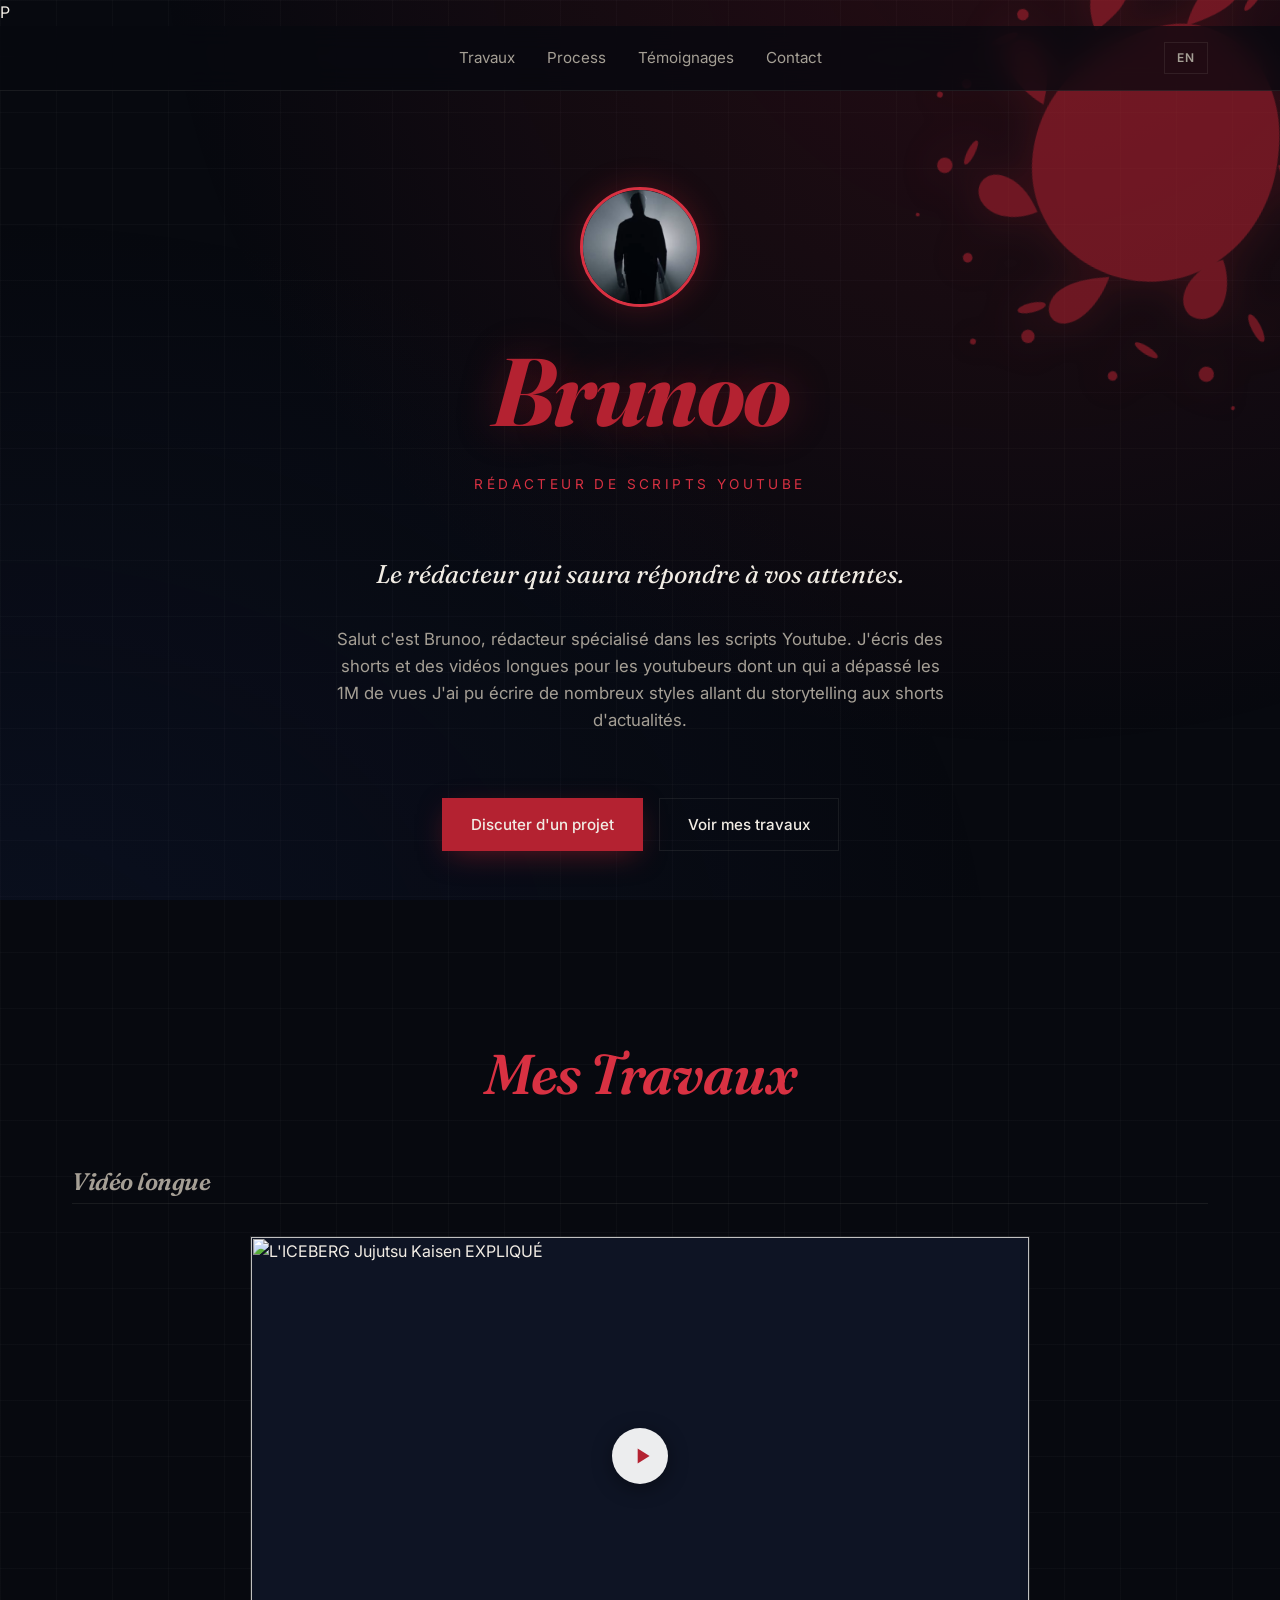
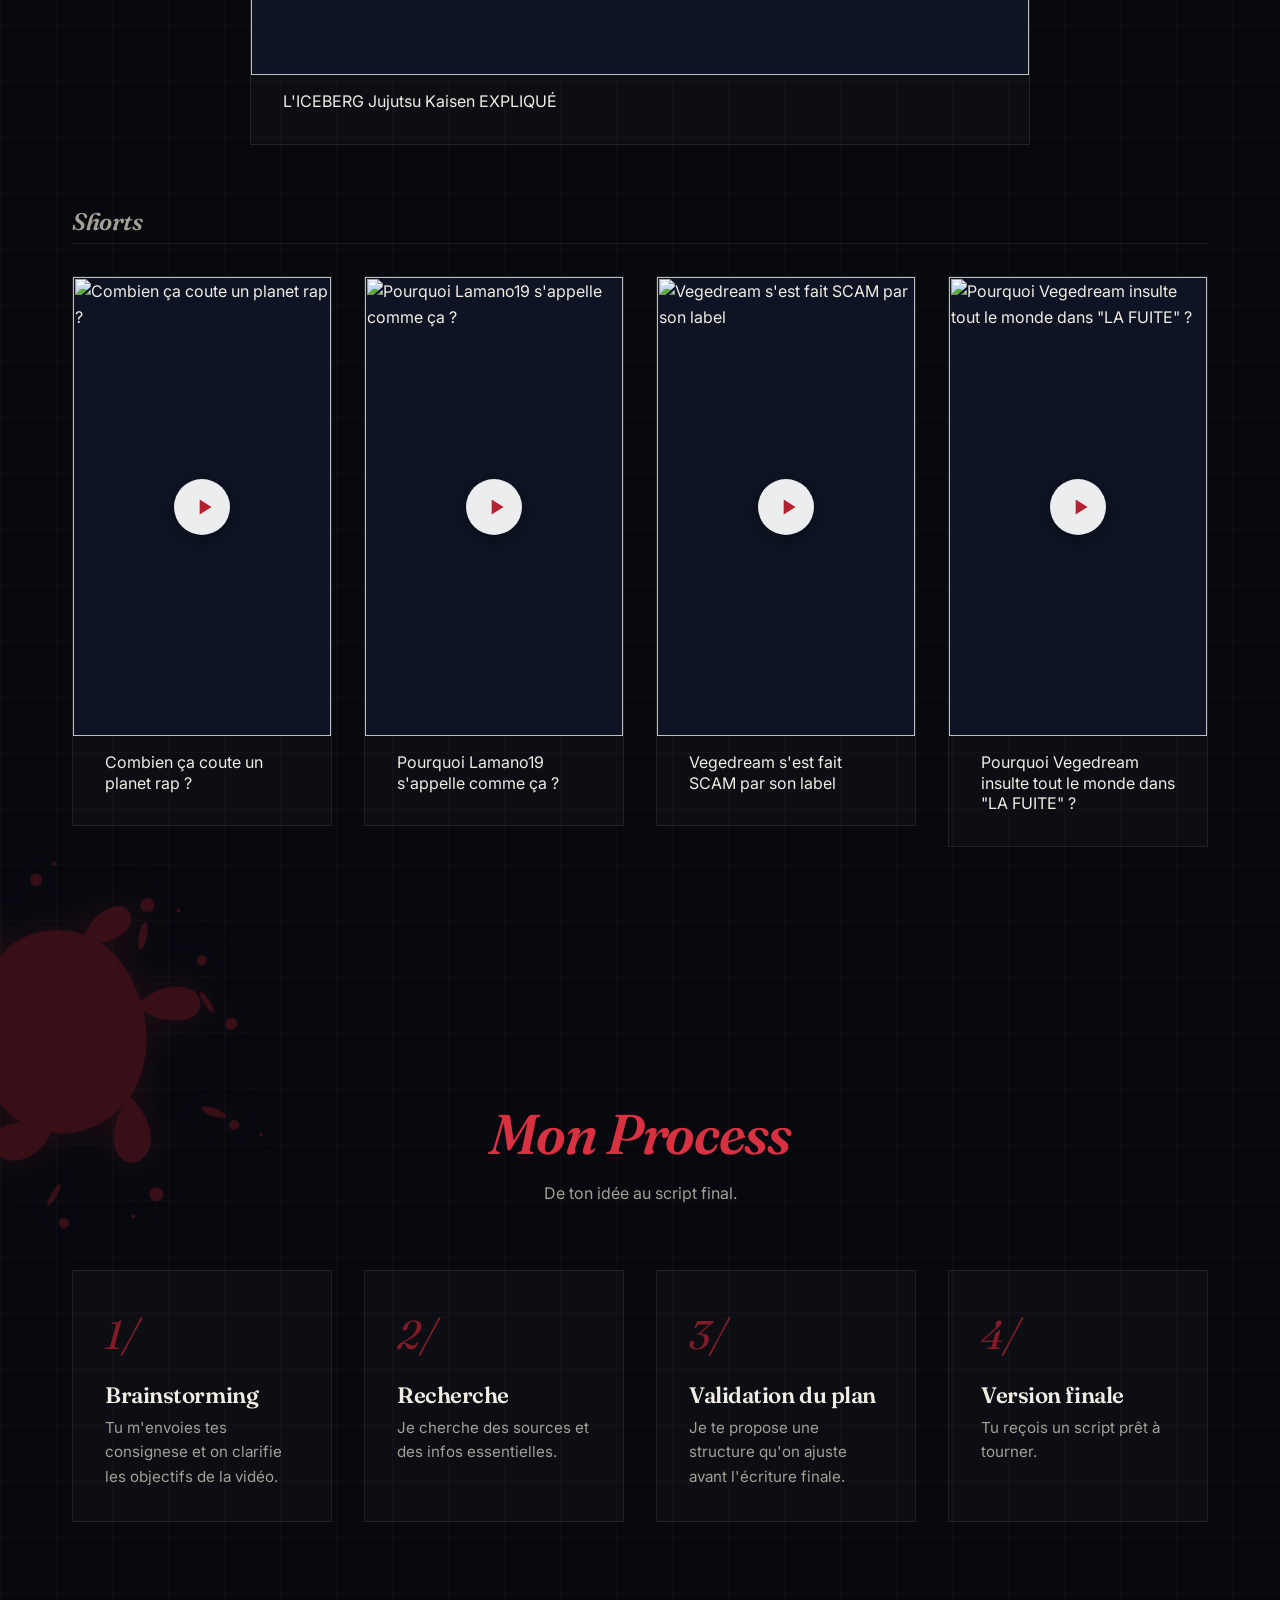
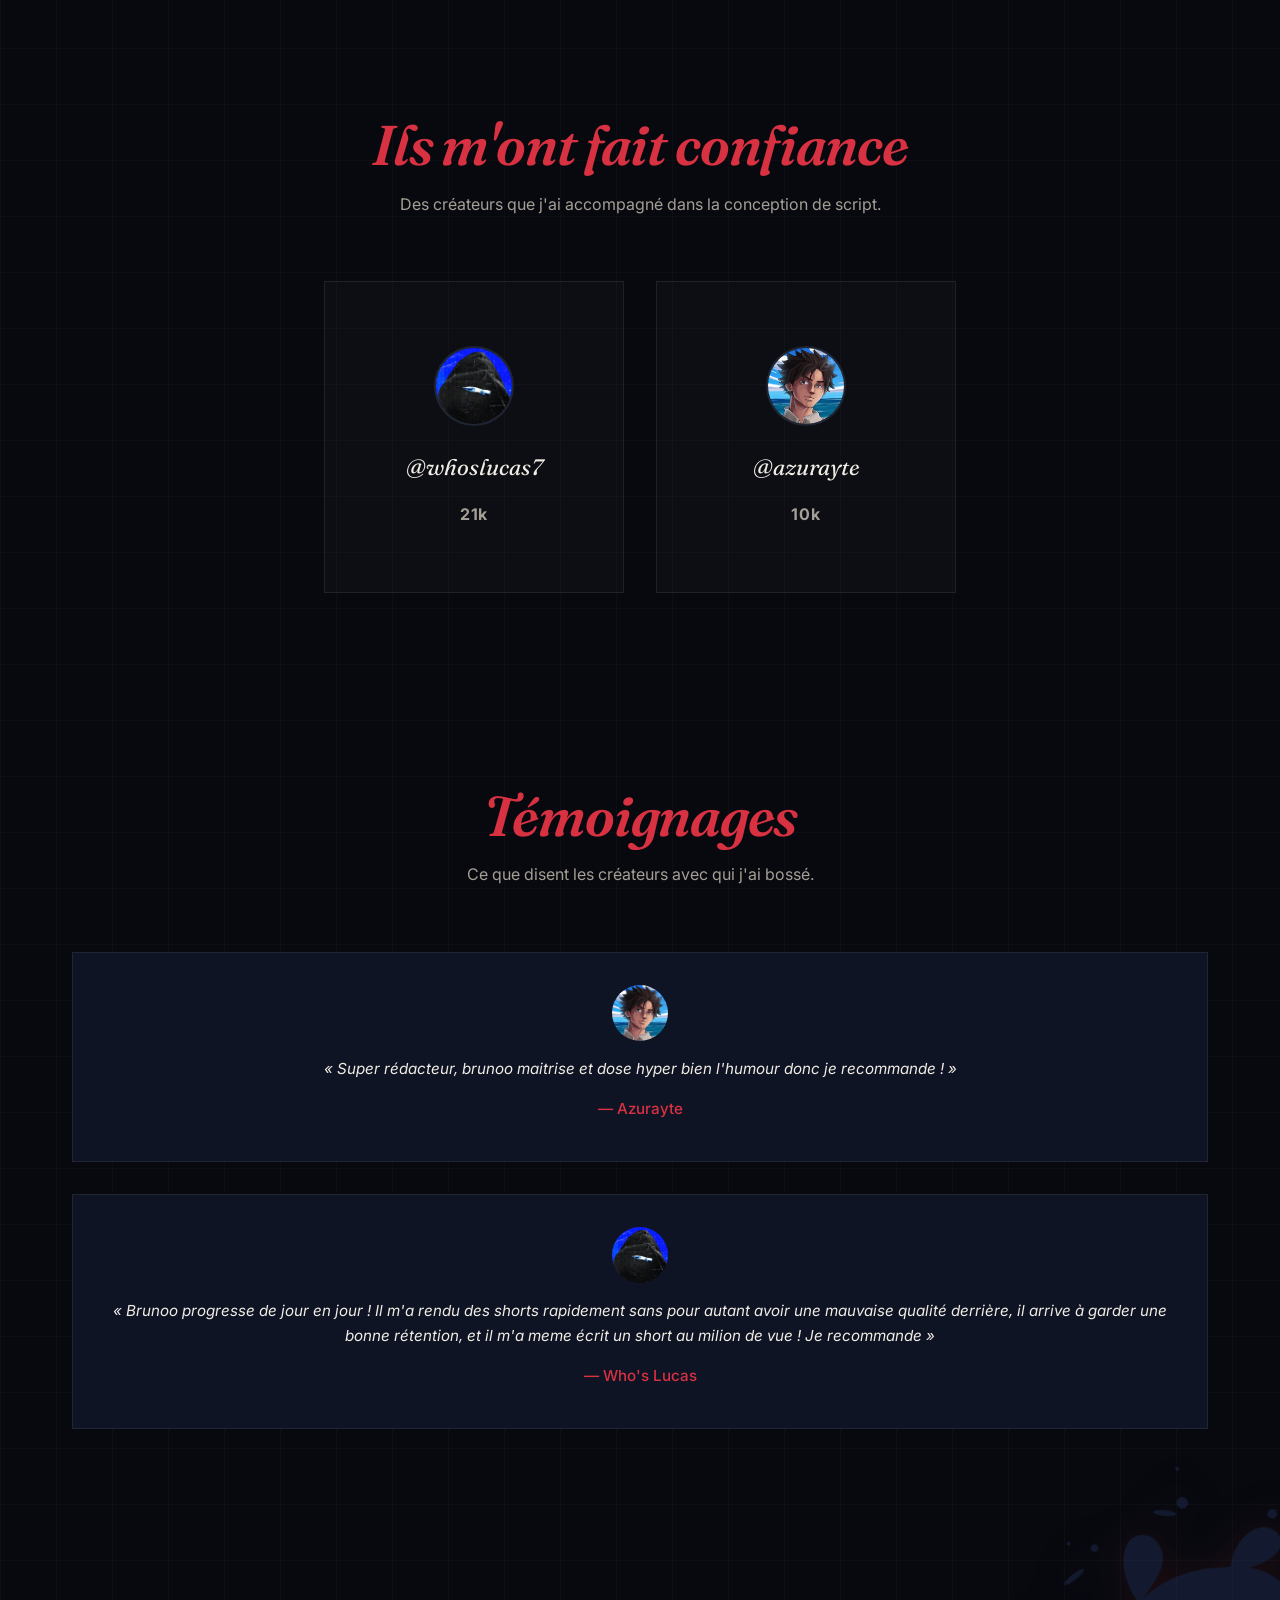
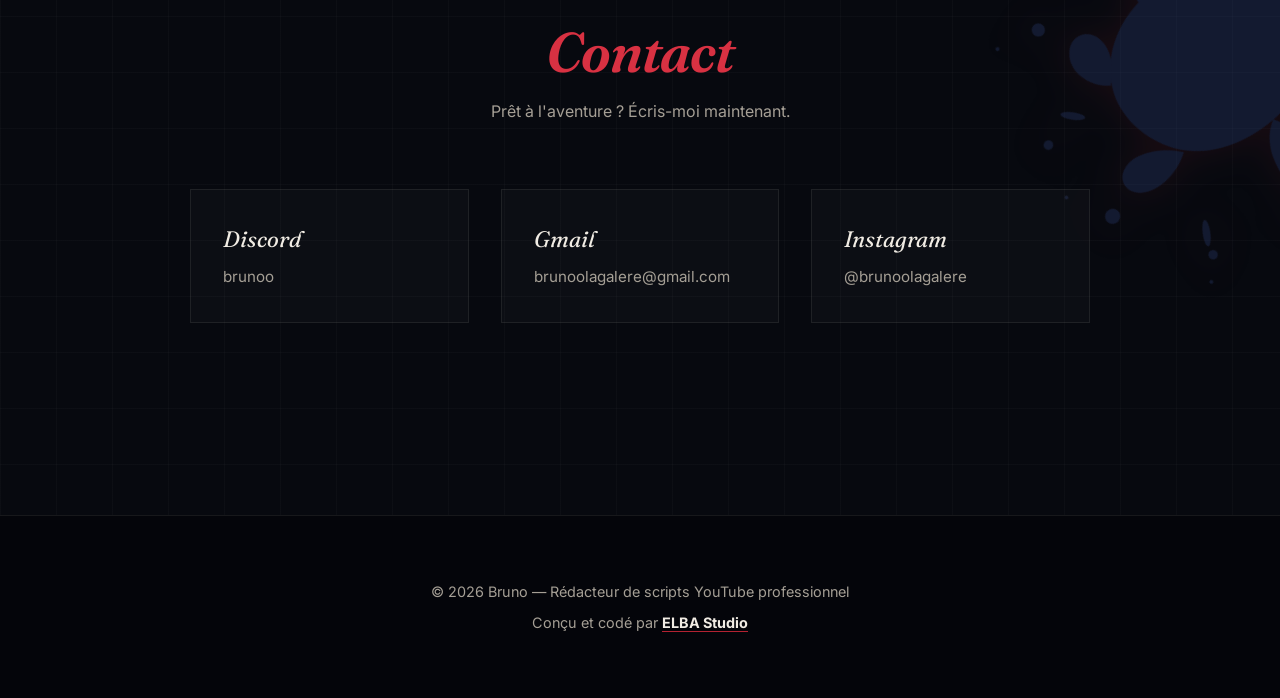
==== index.html @ e2142d3c "Add translation support for second testimonial" ====
P<!DOCTYPE html>
<html lang="fr">
<head>
    <meta charset="UTF-8">
    <meta name="viewport" content="width=device-width, initial-scale=1.0">
    <meta name="description" content="Bruno – Rédacteur de scripts YouTube professionnel. Des scripts qui captivent, des audiences qui restent.">
    <title>Brunoo — Rédacteur de scripts YouTube</title>
    <link rel="icon" href="PP_brunoo.webp">

    <!-- ====== POLICES (Google Fonts) ====== -->
    <link rel="preconnect" href="https://fonts.googleapis.com">
    <link rel="preconnect" href="https://fonts.gstatic.com" crossorigin>
    <link href="https://fonts.googleapis.com/css2?family=Fraunces:ital,wght@0,300..900;1,300..900&family=Inter:wght@300..700&display=swap" rel="stylesheet">

    <!-- ====== STYLES ====== -->
    <link rel="stylesheet" href="styles.css">
</head>
<body>

    <!-- ============================================================
         TACHES D'ENCRE DÉCORATIVES (SVG en arrière-plan)
         ============================================================ -->
    <div class="ink-decorations" aria-hidden="true">

        <!-- Tache 1 — haut droite, grande éclaboussure -->
        <svg class="ink-blot ink-blot--top-right" viewBox="0 0 480 480" xmlns="http://www.w3.org/2000/svg">
            <path d="M240,82 C265,74 298,78 326,98 C355,120 372,155 376,192 C382,232 372,275 348,305 C324,336 288,353 252,354 C215,355 178,340 155,313 C130,285 122,246 128,210 C135,172 156,138 186,115 C208,96 222,88 240,82 Z"/>
            <path d="M362,132 C375,112 398,100 418,108 C428,118 422,135 406,138 C388,141 368,138 362,132 Z"/>
            <path d="M378,198 C400,188 432,192 446,210 C453,222 443,238 426,234 C407,229 388,216 378,198 Z"/>
            <path d="M348,308 C362,328 366,358 350,370 C336,380 320,372 318,356 C316,338 330,318 348,308 Z"/>
            <path d="M238,356 C236,382 224,408 206,415 C192,420 182,408 186,394 C190,378 210,365 238,356 Z"/>
            <path d="M148,310 C128,326 102,328 88,314 C77,302 83,285 99,283 C116,281 134,292 148,310 Z"/>
            <path d="M125,200 C104,194 80,180 76,162 C72,147 85,135 100,142 C116,149 124,168 125,200 Z"/>
            <path d="M158,112 C142,92 138,64 152,52 C164,42 180,50 180,66 C180,82 168,98 158,112 Z"/>
            <path d="M248,82 C248,58 256,32 272,24 C285,17 296,28 290,42 C284,56 266,70 248,82 Z"/>
            <ellipse cx="428" cy="145" rx="5" ry="18" transform="rotate(40 428 145)"/>
            <ellipse cx="460" cy="242" rx="4" ry="15" transform="rotate(-5 460 242)"/>
            <ellipse cx="400" cy="368" rx="5" ry="16" transform="rotate(-42 400 368)"/>
            <ellipse cx="295" cy="420" rx="4" ry="14" transform="rotate(-72 295 420)"/>
            <ellipse cx="168" cy="408" rx="5" ry="15" transform="rotate(62 168 408)"/>
            <ellipse cx="65" cy="268" rx="4" ry="14" transform="rotate(12 65 268)"/>
            <ellipse cx="68" cy="145" rx="4" ry="15" transform="rotate(52 68 145)"/>
            <ellipse cx="165" cy="48" rx="4" ry="16" transform="rotate(-18 165 48)"/>
            <ellipse cx="308" cy="38" rx="4" ry="14" transform="rotate(22 308 38)"/>
            <circle cx="448" cy="118" r="9"/>
            <circle cx="472" cy="188" r="6"/>
            <circle cx="472" cy="262" r="8"/>
            <circle cx="435" cy="348" r="6"/>
            <circle cx="362" cy="428" r="8"/>
            <circle cx="268" cy="455" r="5"/>
            <circle cx="172" cy="438" r="7"/>
            <circle cx="90" cy="375" r="5"/>
            <circle cx="42" cy="288" r="8"/>
            <circle cx="42" cy="200" r="5"/>
            <circle cx="80" cy="115" r="6"/>
            <circle cx="148" cy="42" r="5"/>
            <circle cx="248" cy="18" r="8"/>
            <circle cx="352" cy="32" r="5"/>
            <circle cx="468" cy="145" r="3"/>
            <circle cx="485" cy="225" r="2"/>
            <circle cx="452" cy="325" r="3"/>
            <circle cx="398" cy="455" r="2"/>
            <circle cx="118" cy="458" r="3"/>
            <circle cx="28" cy="345" r="2"/>
            <circle cx="18" cy="218" r="3"/>
            <circle cx="55" cy="88" r="2"/>
            <circle cx="182" cy="15" r="2"/>
            <circle cx="368" cy="8" r="3"/>
        </svg>

        <!-- Tache 2 — milieu gauche, moyenne -->
        <svg class="ink-blot ink-blot--mid-left" viewBox="0 0 360 360" xmlns="http://www.w3.org/2000/svg">
            <path d="M178,62 C202,55 232,62 252,82 C274,103 280,136 275,168 C270,202 252,232 226,248 C198,264 164,264 140,248 C114,232 100,202 100,170 C100,138 118,108 142,88 C158,73 165,67 178,62 Z"/>
            <path d="M248,88 C260,72 282,64 298,72 C308,80 302,96 286,98 C272,100 255,95 248,88 Z"/>
            <path d="M272,168 C292,160 318,164 328,180 C334,192 324,205 310,202 C293,198 275,186 272,168 Z"/>
            <path d="M225,248 C234,268 232,295 218,306 C204,316 190,308 190,292 C190,276 205,258 225,248 Z"/>
            <path d="M138,248 C122,262 98,264 86,252 C75,240 82,224 96,222 C112,220 128,232 138,248 Z"/>
            <path d="M100,162 C80,158 58,145 54,128 C50,113 62,102 78,108 C94,114 100,132 100,162 Z"/>
            <path d="M142,84 C130,66 128,40 142,30 C154,20 168,28 166,44 C164,58 152,72 142,84 Z"/>
            <ellipse cx="305" cy="108" rx="4" ry="14" transform="rotate(35 305 108)"/>
            <ellipse cx="335" cy="195" rx="3" ry="12" transform="rotate(-8 335 195)"/>
            <ellipse cx="295" cy="298" rx="4" ry="13" transform="rotate(-45 295 298)"/>
            <ellipse cx="115" cy="305" rx="3" ry="12" transform="rotate(55 115 305)"/>
            <ellipse cx="42" cy="185" rx="3" ry="12" transform="rotate(15 42 185)"/>
            <ellipse cx="65" cy="78" rx="3" ry="11" transform="rotate(55 65 78)"/>
            <ellipse cx="172" cy="25" rx="3" ry="12" transform="rotate(-5 172 25)"/>
            <circle cx="322" cy="82" r="7"/>
            <circle cx="348" cy="155" r="5"/>
            <circle cx="348" cy="225" r="6"/>
            <circle cx="308" cy="318" r="5"/>
            <circle cx="208" cy="348" r="7"/>
            <circle cx="112" cy="335" r="5"/>
            <circle cx="38" cy="252" r="6"/>
            <circle cx="32" cy="158" r="4"/>
            <circle cx="62" cy="72" r="5"/>
            <circle cx="138" cy="20" r="4"/>
            <circle cx="232" cy="12" r="6"/>
            <circle cx="348" cy="100" r="2"/>
            <circle cx="365" cy="175" r="2"/>
            <circle cx="328" cy="338" r="2"/>
            <circle cx="178" cy="358" r="2"/>
            <circle cx="28" cy="295" r="2"/>
            <circle cx="18" cy="155" r="2"/>
            <circle cx="88" cy="35" r="2"/>
            <circle cx="255" cy="5" r="2"/>
        </svg>

        <!-- Tache 3 — bas droite, bleu nuit -->
        <svg class="ink-blot ink-blot--bottom-right" viewBox="0 0 400 400" xmlns="http://www.w3.org/2000/svg">
            <path d="M195,72 C220,65 252,70 275,92 C300,116 308,152 302,186 C296,222 278,255 248,272 C218,288 182,288 156,272 C128,254 114,222 114,190 C114,156 130,122 155,100 C172,83 180,77 195,72 Z"/>
            <path d="M272,95 C285,75 312,65 330,75 C342,85 336,102 318,105 C300,108 280,103 272,95 Z"/>
            <path d="M302,185 C325,175 355,180 368,198 C376,212 365,228 348,224 C328,219 308,206 302,185 Z"/>
            <path d="M252,272 C262,295 258,325 242,336 C228,345 214,336 215,318 C216,302 232,282 252,272 Z"/>
            <path d="M148,268 C132,284 105,285 93,270 C82,258 88,240 105,238 C122,236 138,250 148,268 Z"/>
            <path d="M115,182 C94,178 70,162 66,144 C62,128 76,116 93,122 C110,128 114,148 115,182 Z"/>
            <path d="M168,96 C152,76 150,48 165,36 C178,26 194,35 192,51 C190,67 178,82 168,96 Z"/>
            <ellipse cx="335" cy="115" rx="4" ry="15" transform="rotate(38 335 115)"/>
            <ellipse cx="372" cy="212" rx="4" ry="14" transform="rotate(-6 372 212)"/>
            <ellipse cx="325" cy="322" rx="4" ry="14" transform="rotate(-48 325 322)"/>
            <ellipse cx="138" cy="318" rx="4" ry="13" transform="rotate(58 138 318)"/>
            <ellipse cx="45" cy="205" rx="3" ry="13" transform="rotate(12 45 205)"/>
            <ellipse cx="75" cy="92" rx="3" ry="12" transform="rotate(55 75 92)"/>
            <ellipse cx="195" cy="28" rx="4" ry="14" transform="rotate(-12 195 28)"/>
            <circle cx="355" cy="88" r="8"/>
            <circle cx="382" cy="165" r="5"/>
            <circle cx="385" cy="245" r="7"/>
            <circle cx="345" cy="335" r="5"/>
            <circle cx="238" cy="372" r="8"/>
            <circle cx="138" cy="358" r="5"/>
            <circle cx="52" cy="272" r="7"/>
            <circle cx="42" cy="168" r="4"/>
            <circle cx="82" cy="72" r="6"/>
            <circle cx="162" cy="20" r="5"/>
            <circle cx="268" cy="10" r="7"/>
            <circle cx="378" cy="110" r="2"/>
            <circle cx="398" cy="195" r="2"/>
            <circle cx="362" cy="358" r="2"/>
            <circle cx="188" cy="388" r="2"/>
            <circle cx="32" cy="315" r="2"/>
            <circle cx="18" cy="182" r="2"/>
            <circle cx="55" cy="48" r="2"/>
            <circle cx="278" cy="5" r="2"/>
        </svg>

    </div>

    <!-- ============================================================
         HEADER / NAVIGATION
         ============================================================ -->
    <header class="site-header" data-section="header">
        <div class="header-inner">
            <div></div>
            <nav class="main-nav" aria-label="Navigation principale">
                <a href="#works" data-i18n="nav.works">Travaux</a>
                <a href="#process" data-i18n="nav.process">Process</a>
                <a href="#testimonials" data-i18n="nav.testimonials">Témoignages</a>
                <a href="#contact" data-i18n="nav.contact">Contact</a>
            </nav>
            <button class="lang-toggle" id="lang-toggle" aria-label="Switch language">EN</button>
        </div>
    </header>

    <!-- ============================================================
         SECTION 1 — HERO / INTRODUCTION
         ============================================================ -->
    <section id="hero" class="hero" data-section="hero">
        <div class="container hero-inner">
            <img src="PP_brunoo.webp" alt="Brunoo" class="hero-avatar">
            <h1 class="hero-title">Brunoo</h1>
            <p class="eyebrow" data-i18n="hero.eyebrow">Rédacteur de scripts YouTube</p>
            <p class="hero-tagline" data-i18n="hero.tagline">
                Le rédacteur qui saura répondre à vos attentes.
            </p>
            <p class="hero-description" data-i18n="hero.desc">
                Salut c'est Brunoo, rédacteur spécialisé dans les scripts Youtube.
                J'écris des shorts et des vidéos longues pour les youtubeurs dont un qui a dépassé les 1M de vues
                J'ai pu écrire de nombreux styles allant du storytelling aux shorts d'actualités.
            </p>
            <div class="hero-actions">
                <a href="#contact" class="btn btn--primary" data-i18n="hero.cta.primary">Discuter d'un projet</a>
                <a href="#works" class="btn btn--ghost" data-i18n="hero.cta.secondary">Voir mes travaux</a>
            </div>
        </div>
    </section>

    <!-- ============================================================
         SECTION 4 — TRAVAUX / RÉALISATIONS
         ============================================================ -->
    <section id="works" class="works" data-section="works">
        <div class="container">
            <header class="section-header">
                <h2 class="section-title" data-i18n="works.title">Mes Travaux</h2>
            </header>
            <!-- ——— Vidéo longue ——— -->
            <div class="works-section">
                <h3 class="works-subtitle" data-i18n="works.long">Vidéo longue</h3>
                <div class="works-single">
                    <article class="work-card">
                        <div class="work-thumb-yt" data-youtube-id="ZB6Sg9wH-cs">
                            <img src="https://img.youtube.com/vi/ZB6Sg9wH-cs/maxresdefault.jpg"
                                 alt="L'ICEBERG Jujutsu Kaisen EXPLIQUÉ"
                                 loading="lazy">
                            <button class="play-btn" aria-label="Lancer la vidéo">
                                <svg viewBox="0 0 24 24" fill="currentColor" aria-hidden="true"><path d="M8 5v14l11-7z"/></svg>
                            </button>
                        </div>
                        <div class="work-meta">
                            <a class="work-title-link" href="https://youtu.be/ZB6Sg9wH-cs" target="_blank" rel="noopener">
                                L'ICEBERG Jujutsu Kaisen EXPLIQUÉ
                            </a>
                        </div>
                    </article>
                </div>
            </div>

            <!-- ——— Shorts ——— -->
            <div class="works-section">
                <h3 class="works-subtitle" data-i18n="works.shorts">Shorts</h3>
                <div class="works-grid">

                    <a class="work-card" href="https://www.youtube.com/shorts/NvmJsJlWDwc" target="_blank" rel="noopener">
                        <div class="work-thumb-yt">
                            <img src="https://img.youtube.com/vi/NvmJsJlWDwc/maxresdefault.jpg"
                                 alt="Combien ça coute un planet rap ?"
                                 loading="lazy">
                            <div class="play-btn" aria-hidden="true">
                                <svg viewBox="0 0 24 24" fill="currentColor" aria-hidden="true"><path d="M8 5v14l11-7z"/></svg>
                            </div>
                        </div>
                        <div class="work-meta">
                            <span class="work-title-link">Combien ça coute un planet rap ?</span>
                        </div>
                    </a>

                    <a class="work-card" href="https://www.youtube.com/shorts/IIvNH6ShW2w" target="_blank" rel="noopener">
                        <div class="work-thumb-yt">
                            <img src="https://img.youtube.com/vi/IIvNH6ShW2w/maxresdefault.jpg"
                                 alt="Pourquoi Lamano19 s'appelle comme ça ?"
                                 loading="lazy">
                            <div class="play-btn" aria-hidden="true">
                                <svg viewBox="0 0 24 24" fill="currentColor" aria-hidden="true"><path d="M8 5v14l11-7z"/></svg>
                            </div>
                        </div>
                        <div class="work-meta">
                            <span class="work-title-link">Pourquoi Lamano19 s'appelle comme ça ?</span>
                        </div>
                    </a>

                    <a class="work-card" href="https://www.youtube.com/shorts/osy-9O9NejA" target="_blank" rel="noopener">
                        <div class="work-thumb-yt">
                            <img src="https://img.youtube.com/vi/osy-9O9NejA/maxresdefault.jpg"
                                 alt="Vegedream s'est fait SCAM par son label"
                                 loading="lazy">
                            <div class="play-btn" aria-hidden="true">
                                <svg viewBox="0 0 24 24" fill="currentColor" aria-hidden="true"><path d="M8 5v14l11-7z"/></svg>
                            </div>
                        </div>
                        <div class="work-meta">
                            <span class="work-title-link">Vegedream s'est fait SCAM par son label</span>
                        </div>
                    </a>

                    <a class="work-card" href="https://www.youtube.com/shorts/1hJWLbbUdv0" target="_blank" rel="noopener">
                        <div class="work-thumb-yt">
                            <img src="https://img.youtube.com/vi/1hJWLbbUdv0/maxresdefault.jpg"
                                 alt='Pourquoi Vegedream insulte tout le monde dans "LA FUITE" ?'
                                 loading="lazy">
                            <div class="play-btn" aria-hidden="true">
                                <svg viewBox="0 0 24 24" fill="currentColor" aria-hidden="true"><path d="M8 5v14l11-7z"/></svg>
                            </div>
                        </div>
                        <div class="work-meta">
                            <span class="work-title-link">Pourquoi Vegedream insulte tout le monde dans "LA FUITE" ?</span>
                        </div>
                    </a>

                </div>
            </div>
        </div>
    </section>

    <!-- ============================================================
         SECTION 3 — PROCESS
         ============================================================ -->
    <section id="process" class="process" data-section="process">
        <div class="container">
            <header class="section-header">
                <h2 class="section-title" data-i18n="process.title">Mon Process</h2>
                <p class="section-subtitle" data-i18n="process.subtitle">De ton idée au script final.</p>
            </header>

            <ol class="process-grid">
                <li class="process-step" data-step="1">
                    <span class="step-number">1/</span>
                    <h3 class="step-title" data-i18n="process.s1.title">Brainstorming</h3>
                    <p class="step-text" data-i18n="process.s1.text">
                        Tu m'envoies tes consignese et on clarifie les objectifs de la vidéo.
                        
                    </p>
                </li>
                <li class="process-step" data-step="2">
                    <span class="step-number">2/</span>
                    <h3 class="step-title" data-i18n="process.s2.title">Recherche</h3>
                    <p class="step-text" data-i18n="process.s2.text">
                        Je cherche des sources et des infos essentielles.
                    </p>
                </li>
                <li class="process-step" data-step="3">
                    <span class="step-number">3/</span>
                    <h3 class="step-title" data-i18n="process.s3.title">Validation du plan</h3>
                    <p class="step-text" data-i18n="process.s3.text">
                        Je te propose une structure qu'on ajuste avant l'écriture finale.
                    </p>
                </li>
                <li class="process-step" data-step="4">
                    <span class="step-number">4/</span>
                    <h3 class="step-title" data-i18n="process.s4.title">Version finale</h3>
                    <p class="step-text" data-i18n="process.s4.text">
                        Tu reçois un script prêt à tourner.
                    </p>
                </li>
            </ol>
        </div>
    </section>



    <!-- ============================================================
         SECTION 5 — CLIENTS / SOUTIENS
         ============================================================ -->
    <section id="clients" class="clients" data-section="clients">
        <div class="container">
            <header class="section-header">
                <h2 class="section-title" data-i18n="clients.title">Ils m'ont fait confiance</h2>
                <p class="section-subtitle" data-i18n="clients.subtitle">Des créateurs que j'ai accompagné dans la conception de script.</p>
            </header>

            <div class="clients-grid">
                <a class="client-card" href="https://www.youtube.com/@whoslucas7" target="_blank" rel="noopener">
                    <div class="client-avatar"><img src="PP_whoslucas.webp" alt="lucas"></div>
                    <span class="client-name">@whoslucas7</span>
                    <span class="client-sub">21k</span>
                </a>
                <a class="client-card" href="https://www.youtube.com/@azurayte" target="_blank" rel="noopener">
                    <div class="client-avatar"><img src="PP_azurayte.webp" alt="azurayte"></div>
                    <span class="client-name">@azurayte</span>
                    <span class="client-sub">10k</span>
                </a>
            </div>
        </div>
    </section>

    <!-- ============================================================
         SECTION 6 — TÉMOIGNAGES
         ============================================================ -->
    <section id="testimonials" class="testimonials" data-section="testimonials">
        <div class="container">
            <header class="section-header">
                <h2 class="section-title" data-i18n="testimonials.title">Témoignages</h2>
                <p class="section-subtitle" data-i18n="testimonials.subtitle">Ce que disent les créateurs avec qui j'ai bossé.</p>
            </header>

            <div class="testimonials-grid">
                <figure class="testimonial-card">
                    <div class="testimonial-avatar" aria-hidden="true"><img src="PP_azurayte.webp" alt="PP_azurayte"></div>
                    <blockquote data-i18n="testimonials.q1">
                        « Super rédacteur, brunoo maitrise et dose hyper bien l'humour donc je recommande ! »
                    </blockquote>
                    <figcaption>— Azurayte</figcaption>
                </figure>

                <figure class="testimonial-card">
                    <div class="testimonial-avatar" aria-hidden="true"><img src="PP_whoslucas.webp" alt="PP_whoslucas"></div>
                    <blockquote data-i18n="testimonials.q2">
                        « Brunoo progresse de jour en jour ! Il m'a rendu des shorts rapidement sans pour autant avoir une mauvaise qualité derrière, il arrive à garder une bonne rétention, et il m'a meme écrit un short au milion de vue ! Je recommande »
                    </blockquote>
                    <figcaption>— Who's Lucas</figcaption>
                </figure>
            </div>
        </div>
    </section>

    <!-- ============================================================
         SECTION 7 — CONTACT
         ============================================================ -->
    <section id="contact" class="contact" data-section="contact">
        <div class="container">
            <header class="section-header">
                <h2 class="section-title">Contact</h2>
                <p class="section-subtitle" data-i18n="contact.subtitle">
                    Prêt à l'aventure ? Écris-moi maintenant.
                </p>
            </header>

            <div class="contact-grid">
                <a class="contact-card" href="https://discord.com/users/1413097095887589480" target="_blank" rel="noopener" data-contact="discord">
                    <span class="contact-label">Discord</span>
                    <span class="contact-value">brunoo</span>
                </a>
                <a class="contact-card" href="mailto:brunoolagalere@gmail.com" data-contact="mail">
                    <span class="contact-label">Gmail</span>
                    <span class="contact-value">brunoolagalere@gmail.com</span>
                </a>
                <a class="contact-card" href="https://www.instagram.com/brunoolagalere" target="_blank" rel="noopener" data-contact="instagram">
                    <span class="contact-label">Instagram</span>
                    <span class="contact-value">@brunoolagalere</span>
                </a>
            </div>
        </div>
    </section>

    <!-- ============================================================
         FOOTER + CRÉDITS ELBA-STUDIO
         ============================================================ -->
    <footer class="site-footer" data-section="footer">
        <div class="container footer-inner">
            <p class="footer-copy" data-i18n="footer.copy">© 2026 Bruno — Rédacteur de scripts YouTube professionnel</p>
            <p class="footer-credit">
                Conçu et codé par
                <a href="https://elba-studio.com/" target="_blank" rel="noopener">
                    <strong>ELBA&nbsp;Studio</strong>
                </a>
            </p>
        </div>
    </footer>

    <!-- ====== BOUTON RETOUR EN HAUT ====== -->
    <a href="#hero" class="back-to-top" aria-label="Retour en haut">↑</a>

    <!-- ====== JAVASCRIPT ====== -->
    <script src="script.js"></script>
</body>
</html>
---- styles.css ----
/* ================================================================
   BRUNO — SITE VITRINE
   Feuille de style unique
   --------------------------------------------------------------
   Sommaire :
     1. VARIABLES (couleurs, typo, espacements)
     2. RESET & BASE
     3. UTILITAIRES (.container, .btn, etc.)
     4. DÉCORATIONS — TACHES D'ENCRE
     5. HEADER / NAVIGATION
     6. SECTION : HERO
     7. SECTION : STATS
     8. SECTION : PROCESS
     9. SECTION : TRAVAUX
    10. SECTION : CLIENTS
    11. SECTION : TÉMOIGNAGES
    12. SECTION : CONTACT
    13. FOOTER
    14. RETOUR EN HAUT
    15. RESPONSIVE (mobile / tablette)
    16. ANIMATIONS
   ================================================================ */


/* ================================================================
   1. VARIABLES
   ----------------------------------------------------------------
   Modifie ici pour changer toute la palette / la typo du site.
   ================================================================ */
:root {
    /* ---- Couleurs : palette encre / nuit / sang ---- */
    --color-bg:           #07090f;   /* fond principal — noir bleuté */
    --color-bg-deep:      #04050a;   /* fond plus sombre (footer)   */
    --color-night:        #0e1424;   /* bleu nuit                    */
    --color-night-soft:   #131a2e;   /* bleu nuit légèrement éclairci */
    --color-accent:       #b3202b;   /* rouge encre — accent principal */
    --color-accent-soft:  #d83a47;   /* rouge plus clair              */
    --color-accent-deep:  #7a1219;   /* rouge sombre                 */
    --color-text:         #f1ece4;   /* blanc papier                 */
    --color-text-muted:   #a59f95;   /* texte secondaire             */
    --color-border:       rgba(241, 236, 228, 0.08);
    --color-card:         rgba(255, 255, 255, 0.025);
    --color-card-hover:   rgba(255, 255, 255, 0.05);

    /* ---- Typographies ---- */
    --font-display: "Fraunces", "Cormorant Garamond", Georgia, serif;
    --font-body:    "Inter", system-ui, -apple-system, sans-serif;

    /* ---- Espacements ---- */
    --space-xs: 0.5rem;
    --space-sm: 1rem;
    --space-md: 2rem;
    --space-lg: 4rem;
    --space-xl: 6rem;

    /* ---- Tailles ---- */
    --container-max: 1200px;
    --radius-sm: 8px;
    --radius-md: 14px;
    --radius-lg: 20px;

    /* ---- Transitions ---- */
    --t-fast: 0.2s ease;
    --t-med:  0.4s cubic-bezier(0.2, 0.8, 0.2, 1);
}


/* ================================================================
   2. RESET & BASE
   ================================================================ */
*, *::before, *::after { box-sizing: border-box; }

html {
    scroll-behavior: smooth;
    -webkit-text-size-adjust: 100%;
}

body {
    margin: 0;
    font-family: var(--font-body);
    font-size: 16px;
    line-height: 1.6;
    color: var(--color-text);
    background-color: var(--color-bg);
    /* Grille subtile en arrière-plan, comme le site Azurayte */
    background-image:
        linear-gradient(rgba(241, 236, 228, 0.025) 1px, transparent 1px),
        linear-gradient(90deg, rgba(241, 236, 228, 0.025) 1px, transparent 1px);
    background-size: 56px 56px;
    overflow-x: hidden;
    position: relative;
}

/* Voile rouge léger en haut de page pour atmosphère encre */
body::before {
    content: "";
    position: fixed;
    inset: 0;
    background: radial-gradient(ellipse at 80% -10%, rgba(179, 32, 43, 0.18), transparent 60%),
                radial-gradient(ellipse at 0% 110%, rgba(20, 35, 80, 0.25), transparent 55%);
    pointer-events: none;
    z-index: 0;
}

img, svg { max-width: 100%; display: block; }

a {
    color: inherit;
    text-decoration: none;
    transition: color var(--t-fast);
}

button { font: inherit; cursor: pointer; }

h1, h2, h3, h4 {
    font-family: var(--font-display);
    font-weight: 600;
    line-height: 1.1;
    letter-spacing: -0.02em;
    margin: 0;
}


/* ================================================================
   3. UTILITAIRES
   ================================================================ */
.container {
    max-width: var(--container-max);
    margin: 0 auto;
    padding: 0 var(--space-md);
    position: relative;
    z-index: 1;
}

/* En-tête de section : titre + sous-titre */
.section-header {
    text-align: center;
    margin-bottom: var(--space-lg);
}

.section-title {
    font-size: clamp(2.2rem, 5vw, 3.5rem);
    color: var(--color-accent-soft);
    font-style: italic;
    margin-bottom: var(--space-sm);
}

.section-subtitle {
    color: var(--color-text-muted);
    font-size: 1rem;
    margin: 0;
}

/* Boutons */
.btn {
    display: inline-flex;
    align-items: center;
    justify-content: center;
    padding: 0.85rem 1.75rem;
    border-radius: 0;
    font-weight: 500;
    font-size: 0.95rem;
    text-decoration: none;
    border: 1px solid transparent;
    transition: transform var(--t-fast), background var(--t-fast), border-color var(--t-fast);
    cursor: pointer;
}
.btn--primary {
    background: var(--color-accent);
    color: var(--color-text);
    box-shadow: 0 8px 30px -8px rgba(179, 32, 43, 0.55);
}
.btn--primary:hover {
    background: var(--color-accent-soft);
    transform: translateY(-2px);
}
.btn--ghost {
    background: transparent;
    color: var(--color-text);
    border-color: var(--color-border);
}
.btn--ghost:hover {
    border-color: var(--color-accent);
    color: var(--color-accent-soft);
}

.lang-toggle {
    background: transparent;
    color: var(--color-text-muted);
    border: 1px solid var(--color-border);
    padding: 0.35rem 0.75rem;
    font-size: 0.75rem;
    font-weight: 600;
    letter-spacing: 0.08em;
    border-radius: 0;
    font-family: var(--font-body);
    transition: border-color var(--t-fast), color var(--t-fast);
    flex-shrink: 0;
}
.lang-toggle:hover {
    border-color: var(--color-accent);
    color: var(--color-accent-soft);
}


/* ================================================================
   4. DÉCORATIONS — TACHES D'ENCRE
   ----------------------------------------------------------------
   Remplacent le cerisier d'inspiration. Positions absolues,
   pointer-events: none — purement décoratif.
   ================================================================ */
.ink-decorations {
    position: absolute;
    inset: 0;
    width: 100%;
    height: 100%;
    pointer-events: none;
    z-index: 0;
    overflow: hidden;
}

.ink-blot {
    position: absolute;
    fill: var(--color-accent);
    opacity: 0.55;
    filter: blur(0.5px) drop-shadow(0 0 18px rgba(179, 32, 43, 0.35));
    mix-blend-mode: screen;
}

.ink-blot--top-right {
    top: -60px;
    right: -90px;
    width: 460px;
    height: 460px;
    transform: rotate(15deg);
}
.ink-blot--mid-left {
    top: 45%;
    left: -120px;
    width: 360px;
    height: 360px;
    fill: var(--color-accent-deep);
    opacity: 0.45;
    transform: rotate(-25deg);
}
.ink-blot--bottom-right {
    bottom: 8%;
    right: -100px;
    width: 380px;
    height: 380px;
    fill: #2a3a6e;       /* tache d'encre bleu nuit */
    opacity: 0.35;
    transform: rotate(40deg);
}


/* ================================================================
   5. HEADER / NAVIGATION
   ================================================================ */
.site-header {
    position: sticky;
    top: 0;
    z-index: 50;
    backdrop-filter: blur(14px);
    background: rgba(7, 9, 15, 0.75);
    border-bottom: 1px solid var(--color-border);
}
.header-inner {
    max-width: var(--container-max);
    margin: 0 auto;
    display: grid;
    grid-template-columns: 1fr auto 1fr;
    align-items: center;
    padding: 1rem var(--space-md);
}
.lang-toggle {
    justify-self: end;
}
.brand {
    display: flex;
    align-items: center;
    gap: 0.5rem;
    font-family: var(--font-display);
    font-style: italic;
    font-size: 1.4rem;
}
.brand-mark {
    width: 36px;
    height: 36px;
    border-radius: 50%;
    object-fit: cover;
    border: 2px solid var(--color-accent-soft);
    flex-shrink: 0;
}
.brand-name {
    color: var(--color-text);
    font-weight: 500;
}
.main-nav {
    display: flex;
    gap: var(--space-md);
}
.main-nav a {
    color: var(--color-text-muted);
    font-size: 0.95rem;
    position: relative;
}
.main-nav a:hover {
    color: var(--color-text);
}
.main-nav a::after {
    content: "";
    position: absolute;
    left: 0; bottom: -6px;
    width: 0; height: 1px;
    background: var(--color-accent-soft);
    transition: width var(--t-med);
}
.main-nav a:hover::after { width: 100%; }


/* ================================================================
   6. SECTION : HERO
   ================================================================ */
.hero {
    position: relative;
    padding: var(--space-xl) 0;
    text-align: center;
    overflow: hidden;
}
.hero-inner {
    max-width: 760px;
    text-align: center;
}
.eyebrow {
    display: inline-block;
    color: var(--color-accent-soft);
    font-size: 0.85rem;
    letter-spacing: 0.25em;
    text-transform: uppercase;
    margin-bottom: var(--space-md);
}
.hero-avatar {
    width: 120px;
    height: 120px;
    border-radius: 50%;
    object-fit: cover;
    border: 3px solid var(--color-accent-soft);
    display: block;
    margin: 0 auto var(--space-md);
    box-shadow: 0 0 30px rgba(179, 32, 43, 0.3);
}
.hero-title {
    font-size: clamp(3rem, 10vw, 6rem);
    color: var(--color-accent);
    font-style: italic;
    font-weight: 700;
    text-shadow: 0 0 40px rgba(179, 32, 43, 0.35);
    margin-bottom: var(--space-sm);
}
.hero-tagline {
    font-family: var(--font-display);
    font-style: italic;
    font-size: clamp(1.2rem, 2.5vw, 1.6rem);
    color: var(--color-text);
    margin-bottom: var(--space-md);
}
.hero-description {
    color: var(--color-text-muted);
    font-size: 1.05rem;
    max-width: 620px;
    margin: 0 auto var(--space-lg);
}
.hero-actions {
    display: flex;
    gap: var(--space-sm);
    justify-content: center;
    flex-wrap: wrap;
}


/* ================================================================
   7. SECTION : STATS
   ================================================================ */
.stats {
    padding: var(--space-lg) 0;
    border-top: 1px solid var(--color-border);
    border-bottom: 1px solid var(--color-border);
}
.stats-grid {
    list-style: none;
    margin: 0; padding: 0;
    display: grid;
    grid-template-columns: repeat(4, 1fr);
    gap: var(--space-md);
    text-align: center;
}
.stat-item {
    display: flex;
    flex-direction: column;
    align-items: center;
    gap: var(--space-xs);
}
.stat-number {
    font-family: var(--font-display);
    font-size: clamp(2.2rem, 4vw, 3rem);
    font-style: italic;
    color: var(--color-accent-soft);
    font-weight: 700;
}
.stat-label {
    font-size: 0.9rem;
    color: var(--color-text-muted);
    text-transform: uppercase;
    letter-spacing: 0.1em;
}


/* ================================================================
   8. SECTION : PROCESS
   ================================================================ */
.process { padding: var(--space-xl) 0; }
.process-grid {
    list-style: none;
    margin: 0; padding: 0;
    display: grid;
    grid-template-columns: repeat(4, 1fr);
    gap: var(--space-md);
    counter-reset: process-counter;
}
.process-step {
    background: var(--color-card);
    border: 1px solid var(--color-border);
    border-radius: 0;
    padding: var(--space-md);
    position: relative;
    transition: border-color var(--t-med), transform var(--t-med), background var(--t-med);
}
.process-step:hover {
    border-color: var(--color-accent);
    background: var(--color-card-hover);
    transform: translateY(-4px);
}
.step-number {
    font-family: var(--font-display);
    font-style: italic;
    font-size: 2.5rem;
    color: var(--color-accent);
    opacity: 0.7;
    display: block;
    margin-bottom: var(--space-sm);
}
.step-title {
    font-size: 1.4rem;
    color: var(--color-text);
    margin-bottom: var(--space-xs);
}
.step-text {
    color: var(--color-text-muted);
    font-size: 0.95rem;
    margin: 0;
}


/* ================================================================
   9. SECTION : TRAVAUX
   ----------------------------------------------------------------
   Grille bento (mosaïque irrégulière) façon Azurayte.
   ================================================================ */
.works { padding: var(--space-xl) 0; }

.filters {
    display: flex;
    justify-content: center;
    flex-wrap: wrap;
    gap: var(--space-sm);
    margin-bottom: var(--space-lg);
}
.filter-btn {
    background: transparent;
    color: var(--color-text-muted);
    border: 1px solid var(--color-border);
    border-radius: 0;
    padding: 0.5rem 1.2rem;
    font-size: 0.9rem;
    transition: all var(--t-fast);
}
.filter-btn:hover { color: var(--color-text); border-color: var(--color-text-muted); }
.filter-btn.is-active {
    background: var(--color-accent);
    color: var(--color-text);
    border-color: var(--color-accent);
}

.works-section {
    margin-bottom: var(--space-lg);
}
.works-subtitle {
    font-family: var(--font-display);
    font-style: italic;
    font-size: 1.5rem;
    color: var(--color-text-muted);
    margin-bottom: var(--space-md);
    padding-bottom: var(--space-xs);
    border-bottom: 1px solid var(--color-border);
}
.works-single {
    max-width: 780px;
    margin: 0 auto;
}
.works-single .work-thumb-yt { aspect-ratio: 16 / 9; }

.works-grid {
    display: grid;
    grid-template-columns: repeat(4, 1fr);
    gap: var(--space-md);
    align-items: start;
}
.works-grid .work-thumb-yt { aspect-ratio: 9 / 16; }
.work-card {
    background: var(--color-card);
    border: 1px solid var(--color-border);
    border-radius: 0;
    overflow: hidden;
    transition: transform var(--t-med), border-color var(--t-med);
}
.work-card:hover {
    transform: translateY(-6px);
    border-color: var(--color-accent);
}
.work-card.is-hidden { display: none; }

/* Conteneur vignette cliquable */
.work-thumb-yt {
    position: relative;
    overflow: hidden;
    cursor: pointer;
    background: var(--color-night);
}

.work-thumb-yt img {
    width: 100%;
    height: 100%;
    object-fit: cover;
    display: block;
    transition: transform var(--t-med);
}
.work-thumb-yt:hover img { transform: scale(1.04); }

.work-thumb-yt iframe {
    position: absolute;
    inset: 0;
    width: 100%;
    height: 100%;
    border: none;
}

/* Bouton play */
.play-btn {
    position: absolute;
    top: 50%;
    left: 50%;
    transform: translate(-50%, -50%);
    width: 56px;
    height: 56px;
    border-radius: 50%;
    background: rgba(255, 255, 255, 0.92);
    border: none;
    display: flex;
    align-items: center;
    justify-content: center;
    color: var(--color-accent);
    cursor: pointer;
    transition: transform var(--t-fast), background var(--t-fast), box-shadow var(--t-fast);
    box-shadow: 0 4px 20px rgba(0,0,0,0.4);
    pointer-events: none;
}
.play-btn svg {
    width: 26px;
    height: 26px;
    margin-left: 3px;
}
.work-thumb-yt:hover .play-btn {
    transform: translate(-50%, -50%) scale(1.12);
    background: #fff;
    box-shadow: 0 6px 28px rgba(0,0,0,0.5);
}

/* Titre cliquable sous la vignette */
.work-meta {
    padding: var(--space-sm) var(--space-md) var(--space-md);
}
.work-title-link {
    display: block;
    font-family: var(--font-body);
    font-size: 1rem;
    color: var(--color-text);
    line-height: 1.3;
    transition: color var(--t-fast);
}
.work-title-link:hover { color: var(--color-accent-soft); }


/* ================================================================
  10. SECTION : CLIENTS
   ================================================================ */
.clients { padding: var(--space-xl) 0; }
.clients-grid {
    display: grid;
    grid-template-columns: repeat(2, minmax(0, 300px));
    gap: var(--space-md);
    justify-content: center;
}
.client-card {
    background: var(--color-card);
    border: 1px solid var(--color-border);
    border-radius: 0;
    padding: var(--space-lg) var(--space-md);
    display: flex;
    flex-direction: column;
    align-items: center;
    gap: var(--space-sm);
    text-decoration: none;
    color: var(--color-text);
    transition: border-color var(--t-med), background var(--t-med), transform var(--t-med);
}
.client-card:hover {
    border-color: var(--color-accent);
    background: var(--color-card-hover);
    transform: translateY(-4px);
}
.client-avatar {
    width: 80px;
    height: 80px;
    border-radius: 50%;
    background: var(--color-night);
    border: 2px solid var(--color-border);
    display: flex;
    align-items: center;
    justify-content: center;
    font-family: var(--font-display);
    font-style: italic;
    font-size: 2rem;
    color: var(--color-accent-soft);
    margin-bottom: var(--space-xs);
}
.client-avatar img {
    width: 100%;
    height: 100%;
    object-fit: cover;
    border-radius: 50%;
}
.client-name {
    display: block;
    font-family: var(--font-display);
    font-style: italic;
    font-size: 1.4rem;
    color: var(--color-text);
}
.client-sub {
    font-weight: bold;
    font-size: 1rem;
    color: var(--color-text-muted);
    letter-spacing: 0.06em;
}


/* ================================================================
  11. SECTION : TÉMOIGNAGES
   ================================================================ */
.testimonials { padding: var(--space-xl) 0; }
.testimonials-grid {
    display: grid;
    grid-template-columns: repeat(auto, 1fr);
    gap: var(--space-md);
}
.testimonial-card {
    background: var(--color-night);
    border: 1px solid var(--color-border);
    padding: var(--space-md) var(--space-md) calc(var(--space-md) + 0.5rem);
    margin: 0;
    text-align: center;
    position: relative;
    transition: border-color var(--t-med);
}
.testimonial-card:hover { border-color: var(--color-accent); }
.testimonial-avatar img {
    width: 56px; height: 56px;
    border-radius: 50%;
    background: linear-gradient(135deg, var(--color-accent) 0%, var(--color-accent-deep) 100%);
    color: var(--color-text);
    display: flex;
    align-items: center;
    justify-content: center;
    font-family: var(--font-display);
    font-style: italic;
    font-weight: 700;
    font-size: 1.4rem;
    margin: 0 auto var(--space-sm);
}
.testimonial-card blockquote {
    font-style: italic;
    color: var(--color-text);
    font-size: 0.95rem;
    margin: 0 0 var(--space-sm);
    line-height: 1.6;
}
.testimonial-card figcaption {
    color: var(--color-accent-soft);
    font-weight: 500;
    font-size: 0.95rem;
}


/* ================================================================
  12. SECTION : CONTACT
   ================================================================ */
.contact { padding: var(--space-xl) 0; }
.contact-grid {
    display: grid;
    grid-template-columns: repeat(3, 1fr);
    gap: var(--space-md);
    max-width: 900px;
    margin: 0 auto;
}
.contact-card {
    background: var(--color-card);
    border: 1px solid var(--color-border);
    padding: var(--space-md);
    display: flex;
    flex-direction: column;
    gap: var(--space-xs);
    transition: all var(--t-med);
}
.contact-card:hover {
    border-color: var(--color-accent);
    background: var(--color-card-hover);
    transform: translateY(-3px);
}
.contact-label {
    font-family: var(--font-display);
    font-style: italic;
    font-size: 1.4rem;
    color: var(--color-text);
}
.contact-value {
    color: var(--color-text-muted);
    font-size: 0.95rem;
    word-break: break-all;
}


/* ================================================================
  13. FOOTER + CRÉDITS ELBA-STUDIO
   ================================================================ */
.site-footer {
    background: var(--color-bg-deep);
    border-top: 1px solid var(--color-border);
    padding: var(--space-lg) 0;
    margin-top: var(--space-xl);
    position: relative;
    z-index: 1;
}
.footer-inner {
    text-align: center;
    display: flex;
    flex-direction: column;
    gap: var(--space-xs);
}
.footer-copy {
    color: var(--color-text-muted);
    font-size: 0.9rem;
    margin: 0;
}
.footer-credit {
    color: var(--color-text-muted);
    font-size: 0.9rem;
    margin: 0;
}
.footer-credit a {
    color: var(--color-text);
    border-bottom: 1px solid var(--color-accent);
    transition: color var(--t-fast);
}
.footer-credit a:hover {
    color: var(--color-accent-soft);
}


/* ================================================================
  14. RETOUR EN HAUT
   ================================================================ */
.back-to-top {
    position: fixed;
    bottom: var(--space-md);
    right: var(--space-md);
    width: 48px; height: 48px;
    border-radius: 50%;
    background: var(--color-accent);
    color: var(--color-text);
    display: flex;
    align-items: center;
    justify-content: center;
    font-size: 1.2rem;
    font-weight: 700;
    box-shadow: 0 8px 30px -10px rgba(179, 32, 43, 0.7);
    z-index: 40;
    transition: transform var(--t-fast), background var(--t-fast);
}
.back-to-top:hover {
    background: var(--color-accent-soft);
    transform: translateY(-3px);
}


/* ================================================================
  15. RESPONSIVE — Mobile / Tablette
   ================================================================ */
@media (max-width: 900px) {
    .stats-grid { grid-template-columns: repeat(2, 1fr); }
    .process-grid { grid-template-columns: repeat(2, 1fr); }
    .works-grid { grid-template-columns: repeat(2, 1fr); }
    .testimonials-grid { grid-template-columns: 1fr; }
    .contact-grid { grid-template-columns: 1fr; }
    .main-nav { display: none; }   /* à remplacer par un menu burger si besoin */
}

@media (max-width: 560px) {
    .stats-grid { grid-template-columns: 1fr 1fr; }
    .process-grid { grid-template-columns: 1fr; }
    .works-grid { grid-template-columns: 1fr; }
    .clients-grid { grid-template-columns: 1fr; }
    .client-card { padding: var(--space-md); }
    .filters { gap: 0.4rem; }
    .filter-btn { padding: 0.4rem 0.9rem; font-size: 0.85rem; }
    .header-inner { padding: 0.85rem var(--space-sm); }
    .container { padding: 0 var(--space-sm); }
}


/* ================================================================
  16. ANIMATIONS — apparition au scroll
   ================================================================ */
.reveal {
    opacity: 0;
    transform: translateY(20px);
    transition: opacity 0.8s ease, transform 0.8s ease;
}
.reveal.is-visible {
    opacity: 1;
    transform: translateY(0);
}
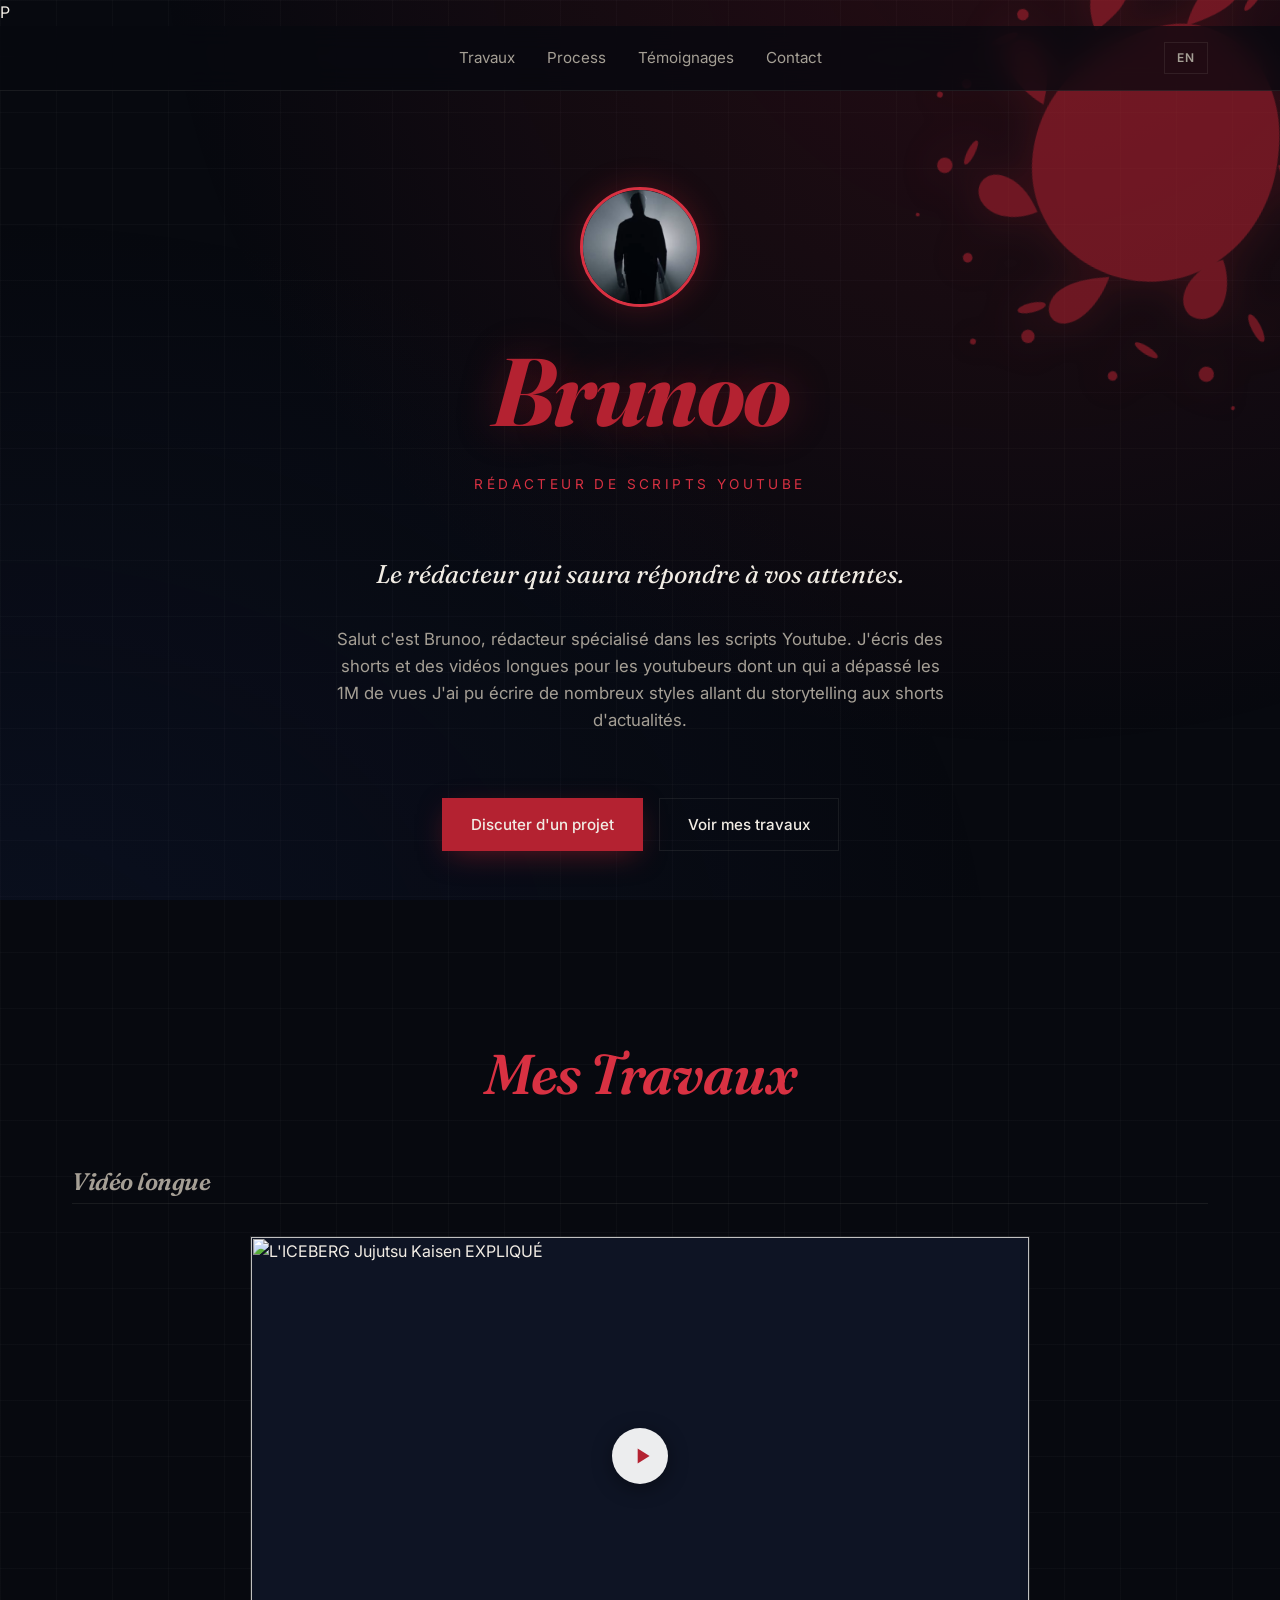
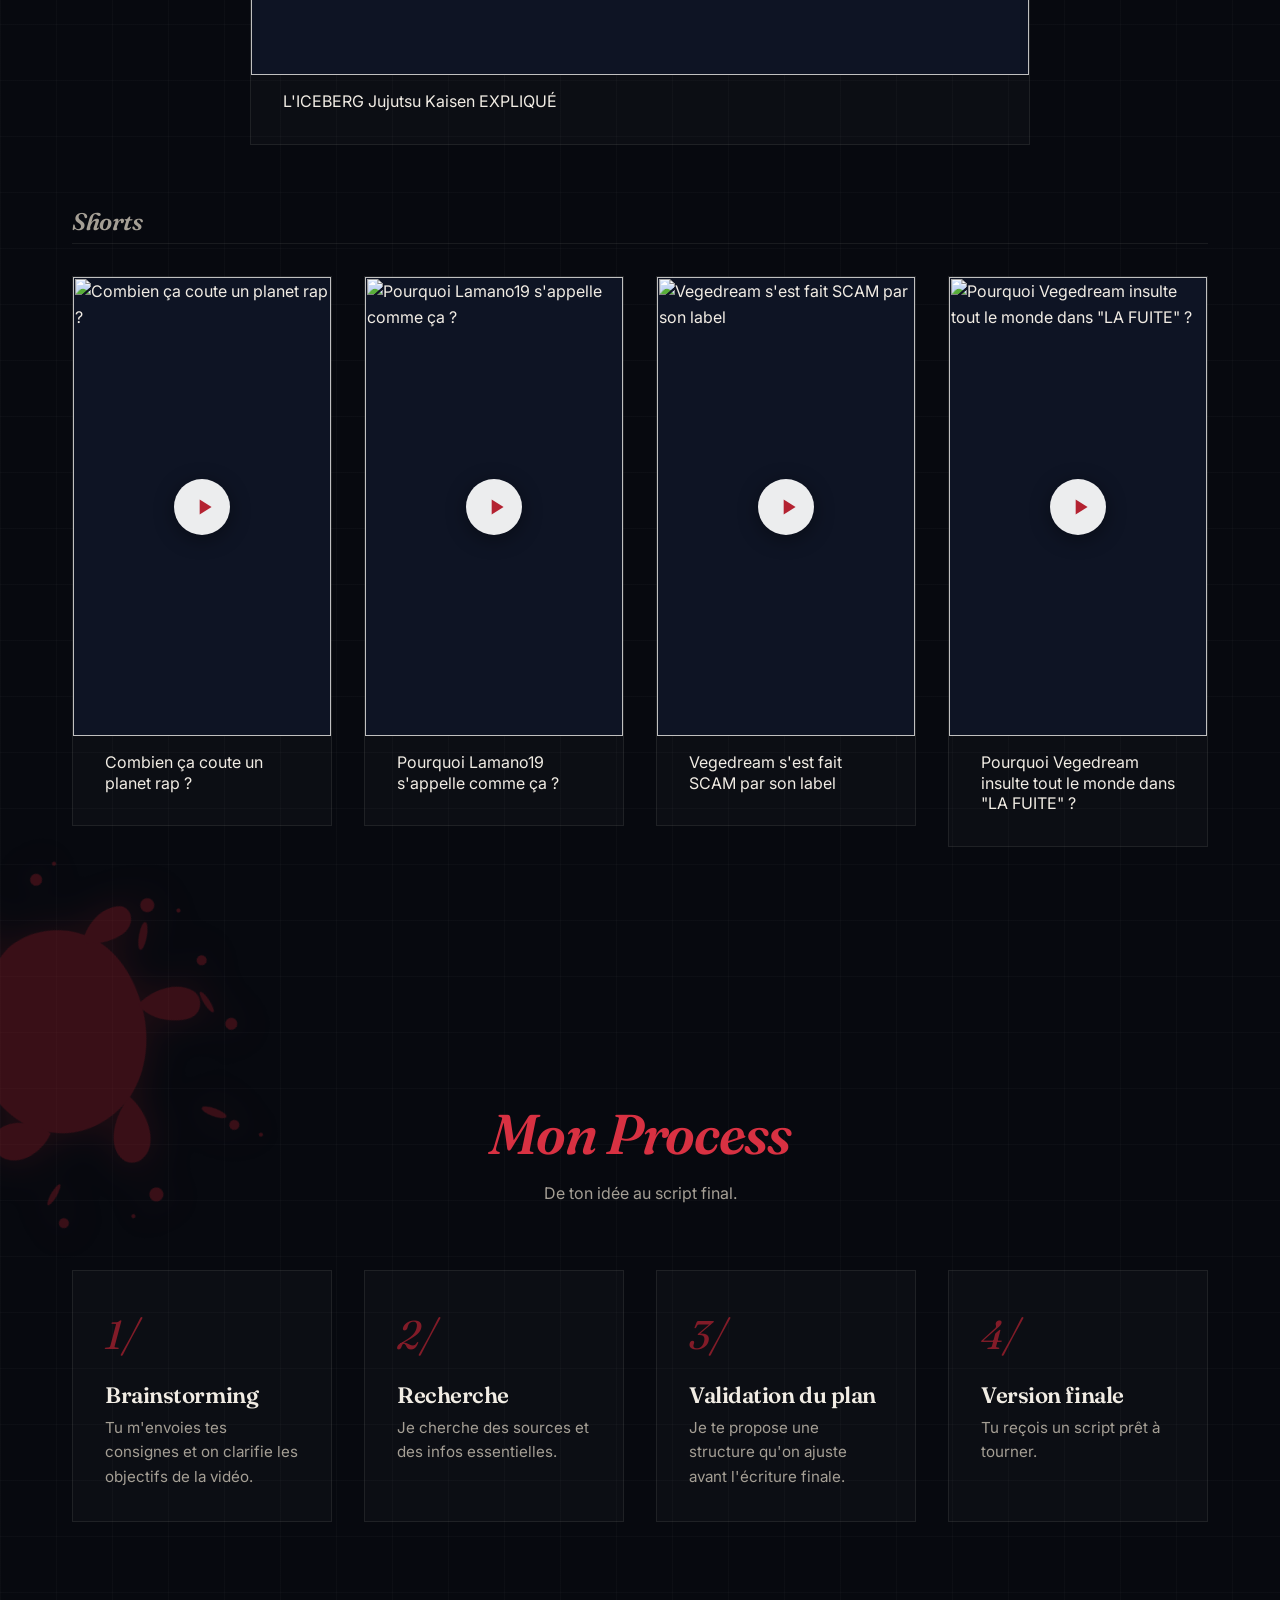
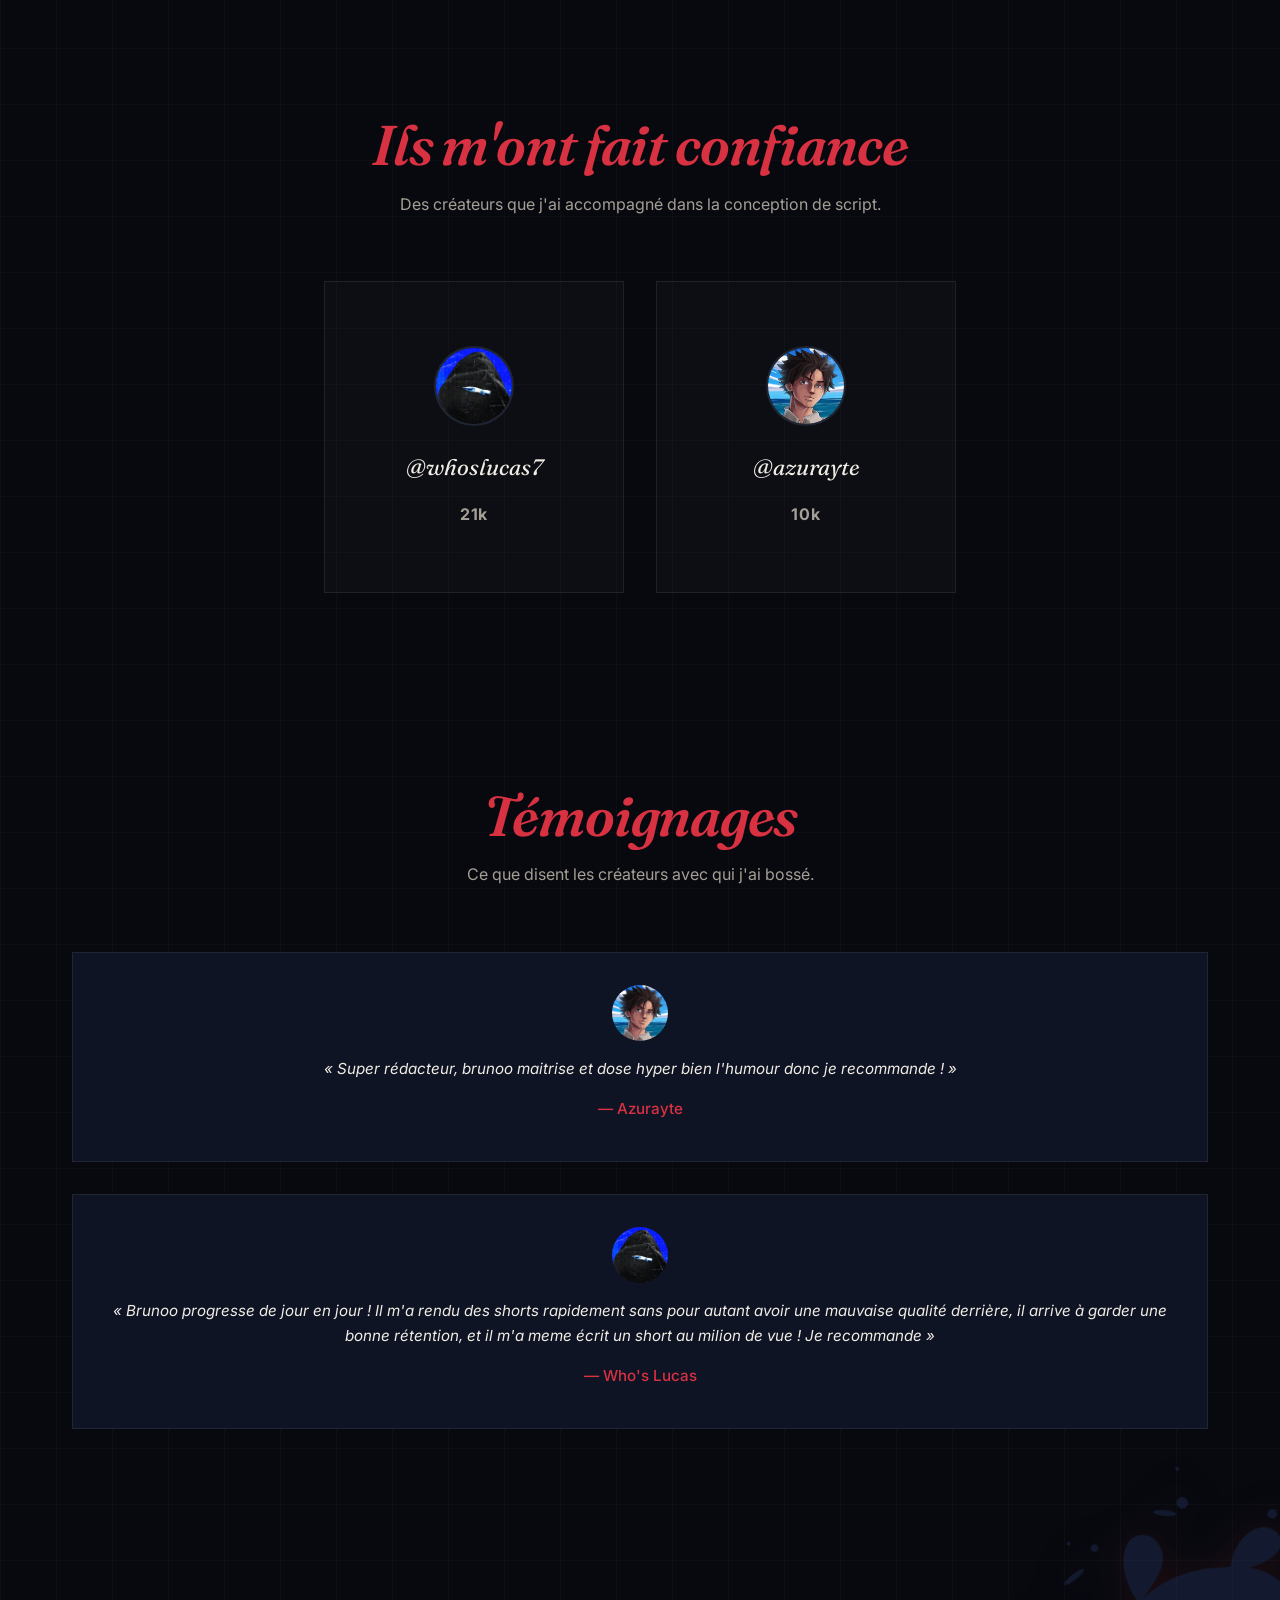
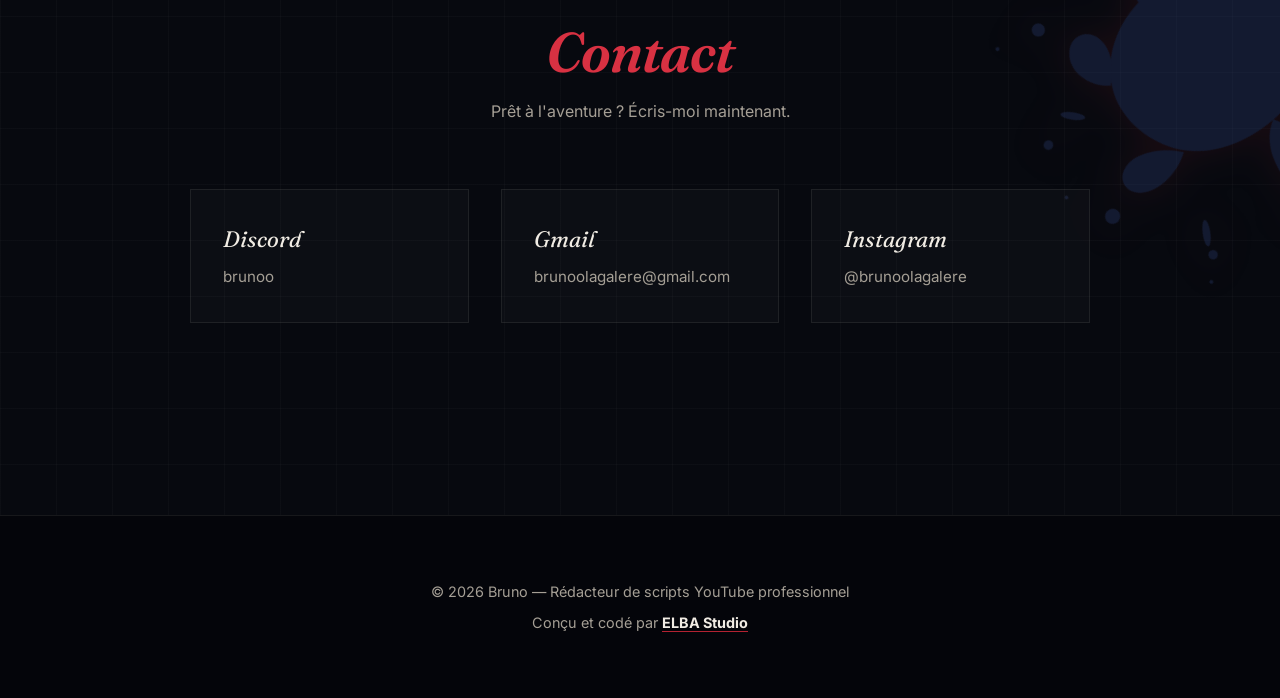
==== commit 14882c73: "Fix typo in process section" ====
--- a/index.html
+++ b/index.html
@@ -294,7 +294,7 @@
                     <span class="step-number">1/</span>
                     <h3 class="step-title" data-i18n="process.s1.title">Brainstorming</h3>
                     <p class="step-text" data-i18n="process.s1.text">
-                        Tu m'envoies tes consignese et on clarifie les objectifs de la vidéo.
+                        Tu m'envoies tes consignes et on clarifie les objectifs de la vidéo.
                         
                     </p>
                 </li>
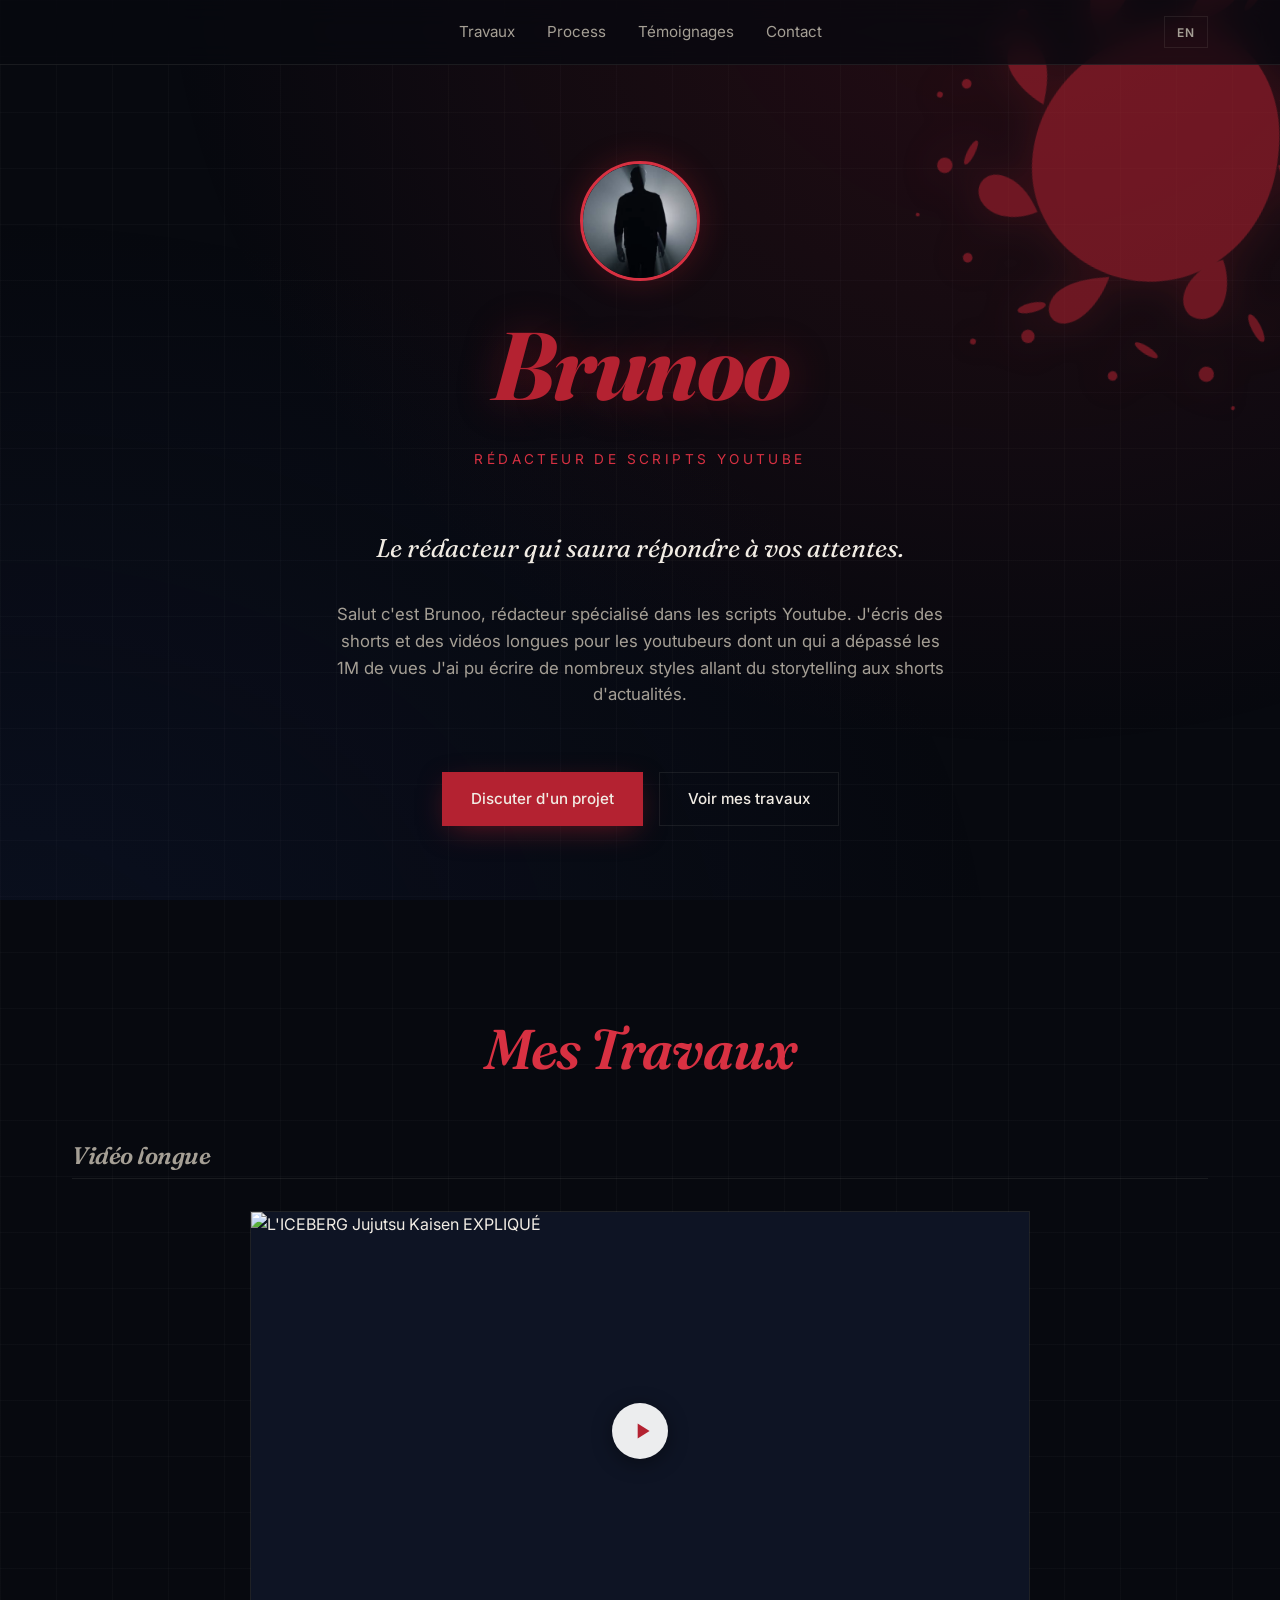
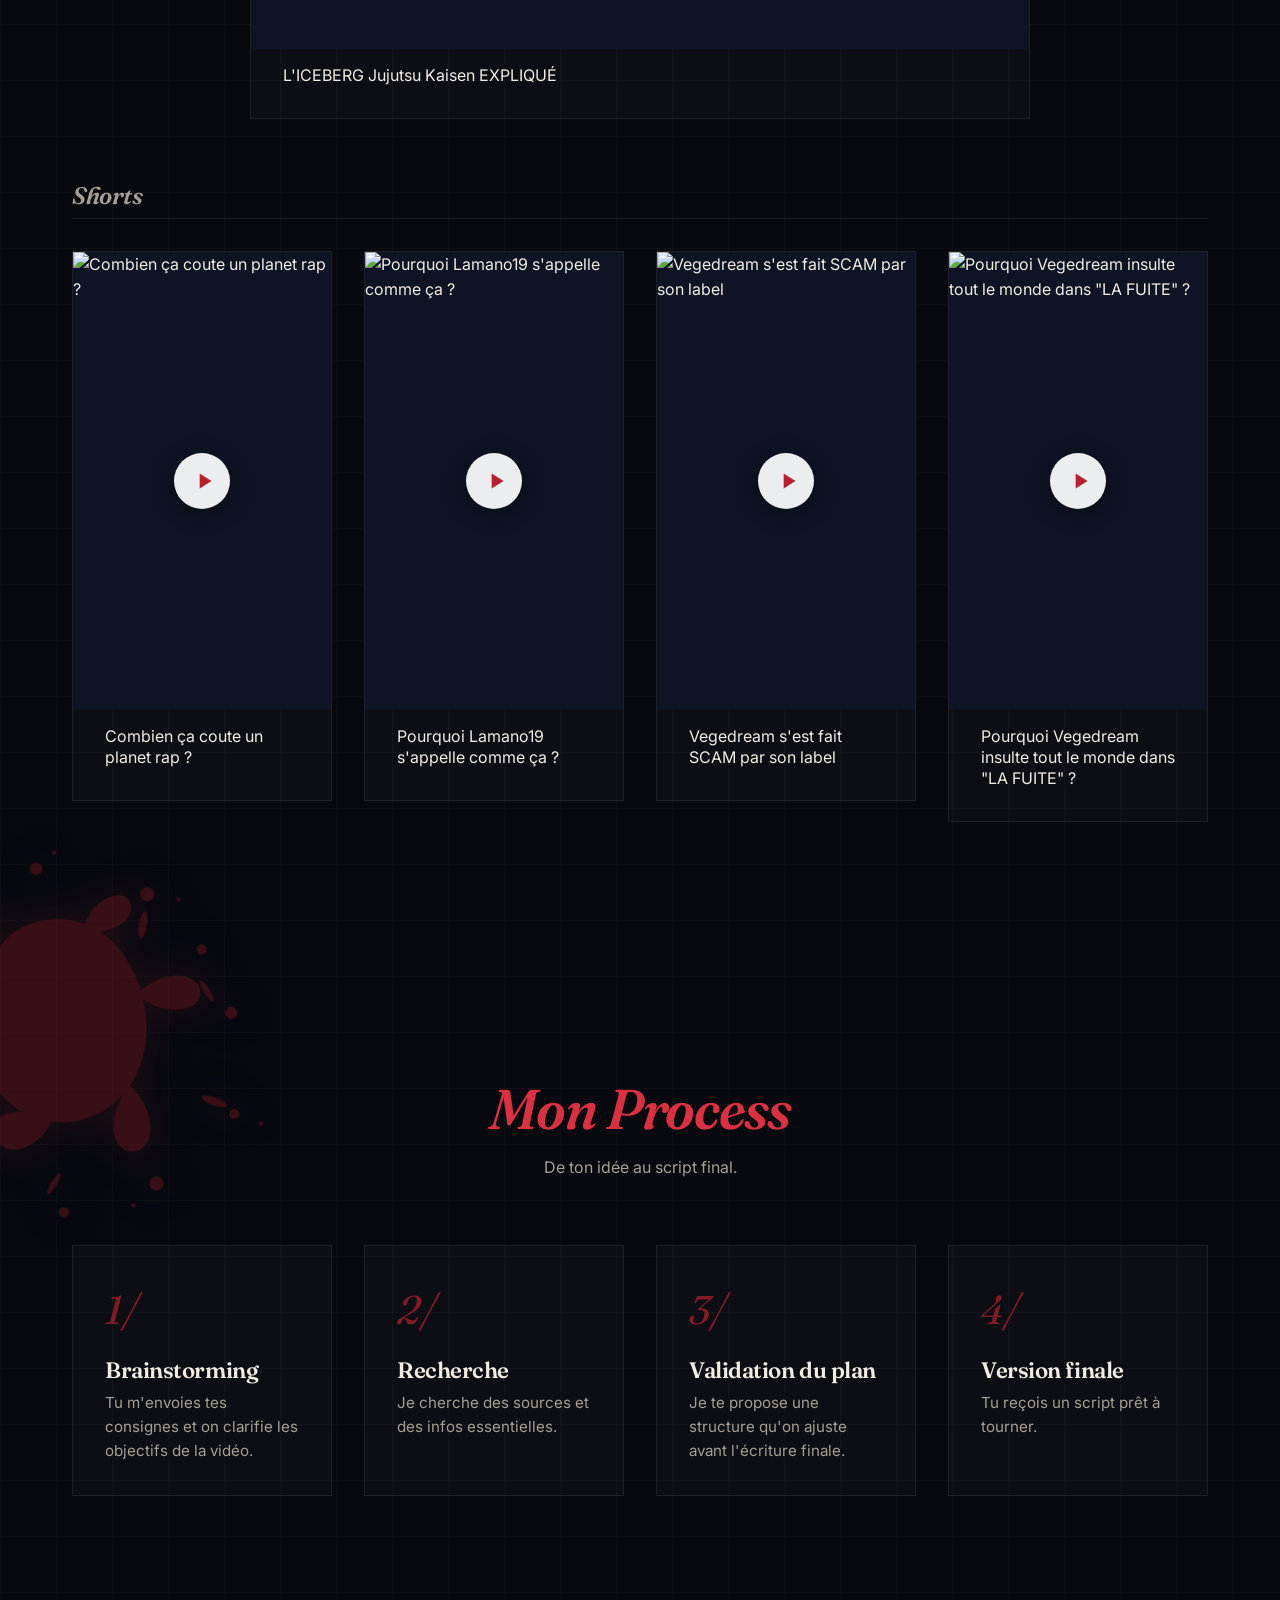
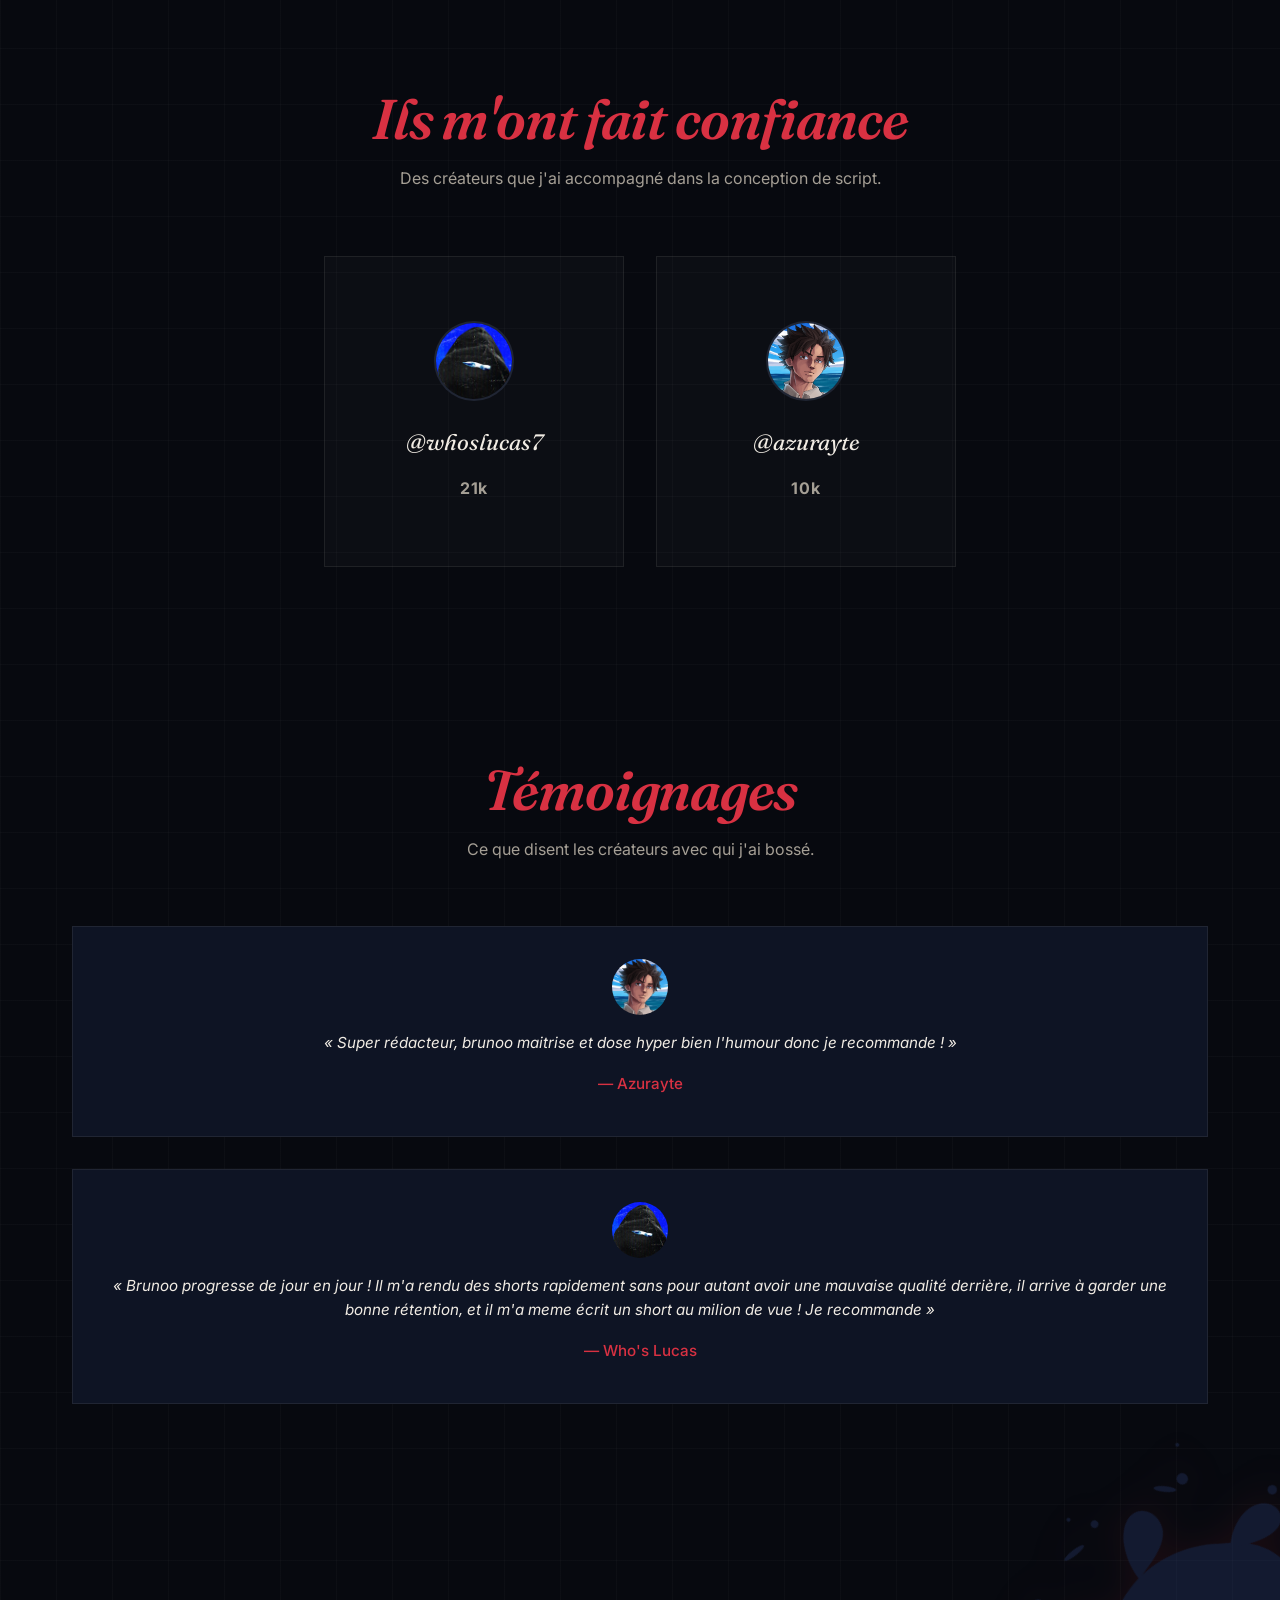
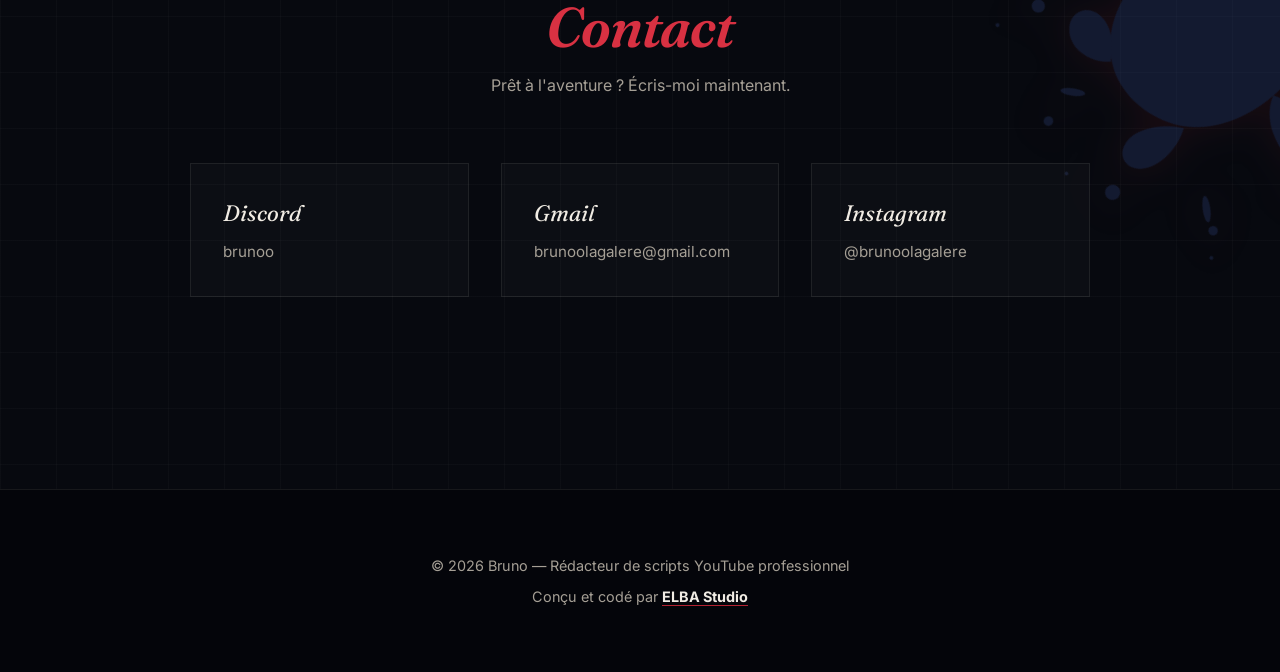
==== commit aebac839: "Remove stray P before DOCTYPE and fix header position" ====
--- a/index.html
+++ b/index.html
@@ -1,4 +1,4 @@
-P<!DOCTYPE html>
+<!DOCTYPE html>
 <html lang="fr">
 <head>
     <meta charset="UTF-8">
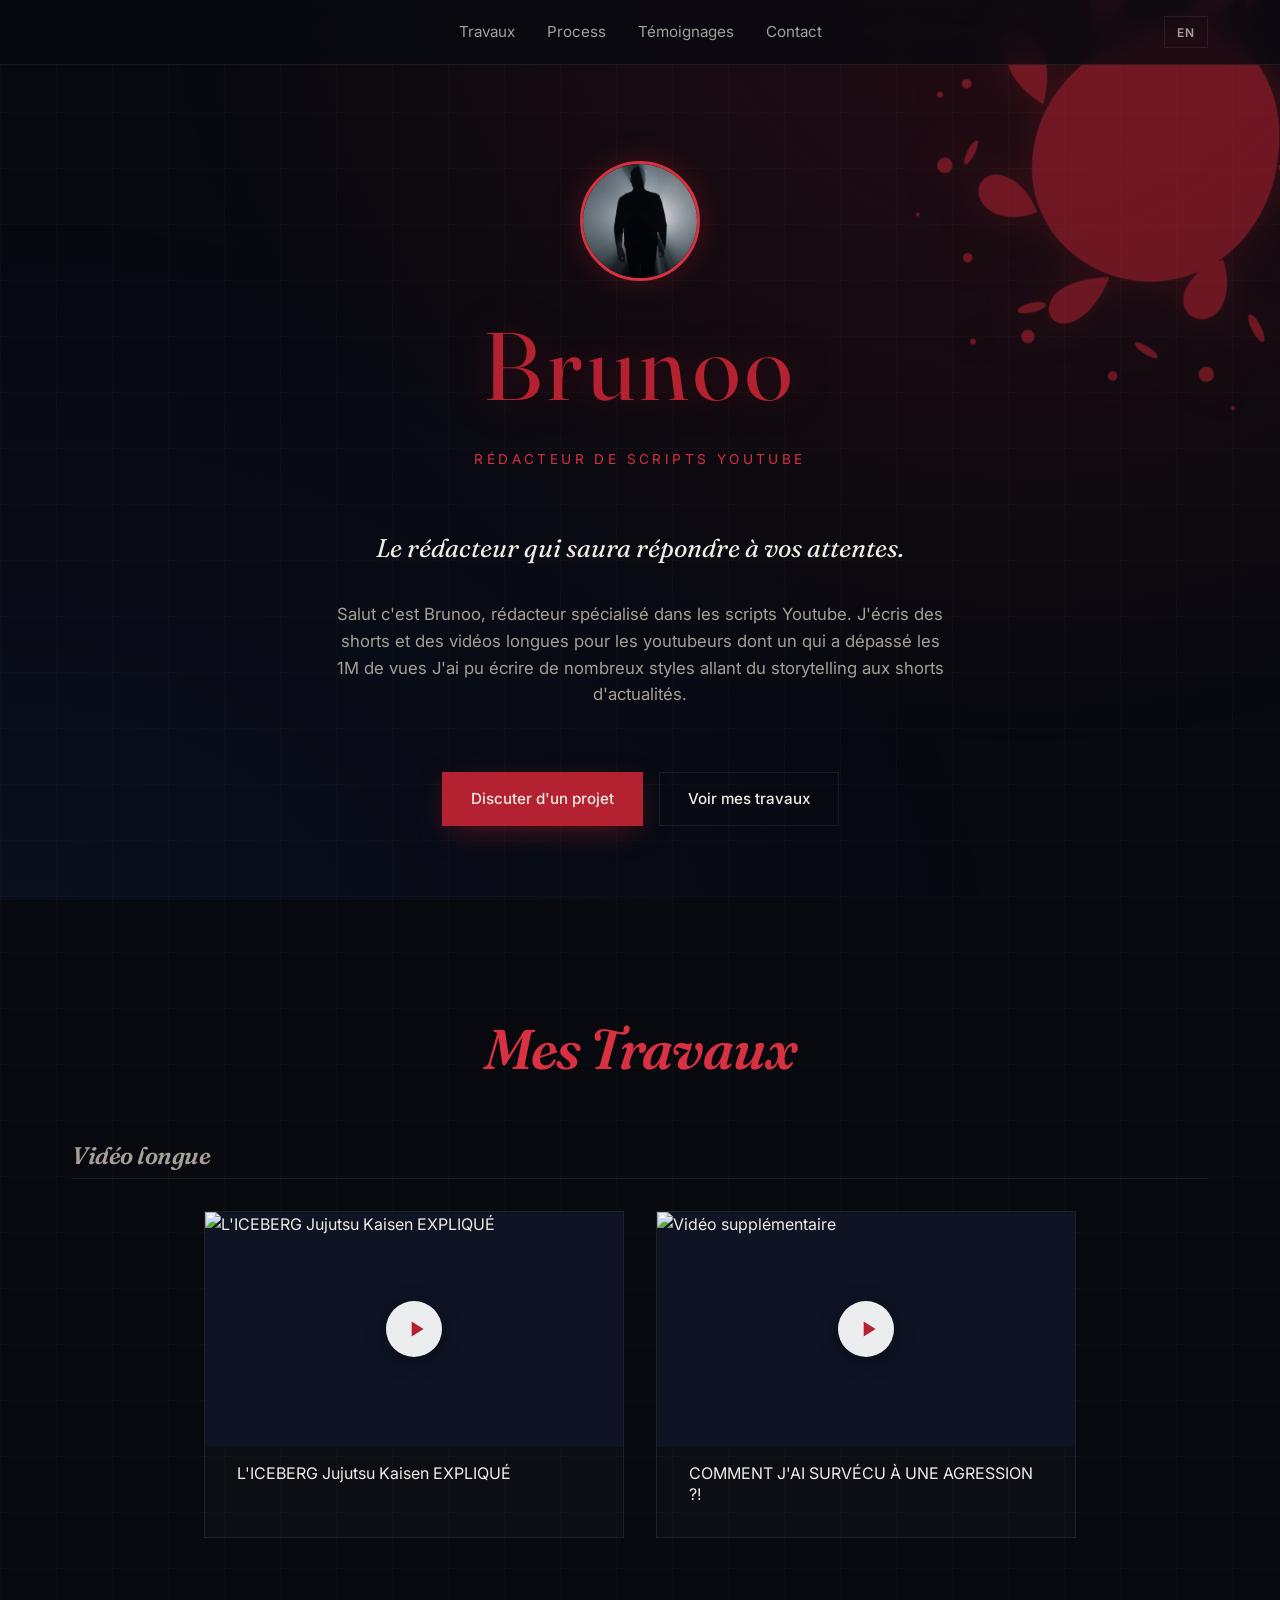
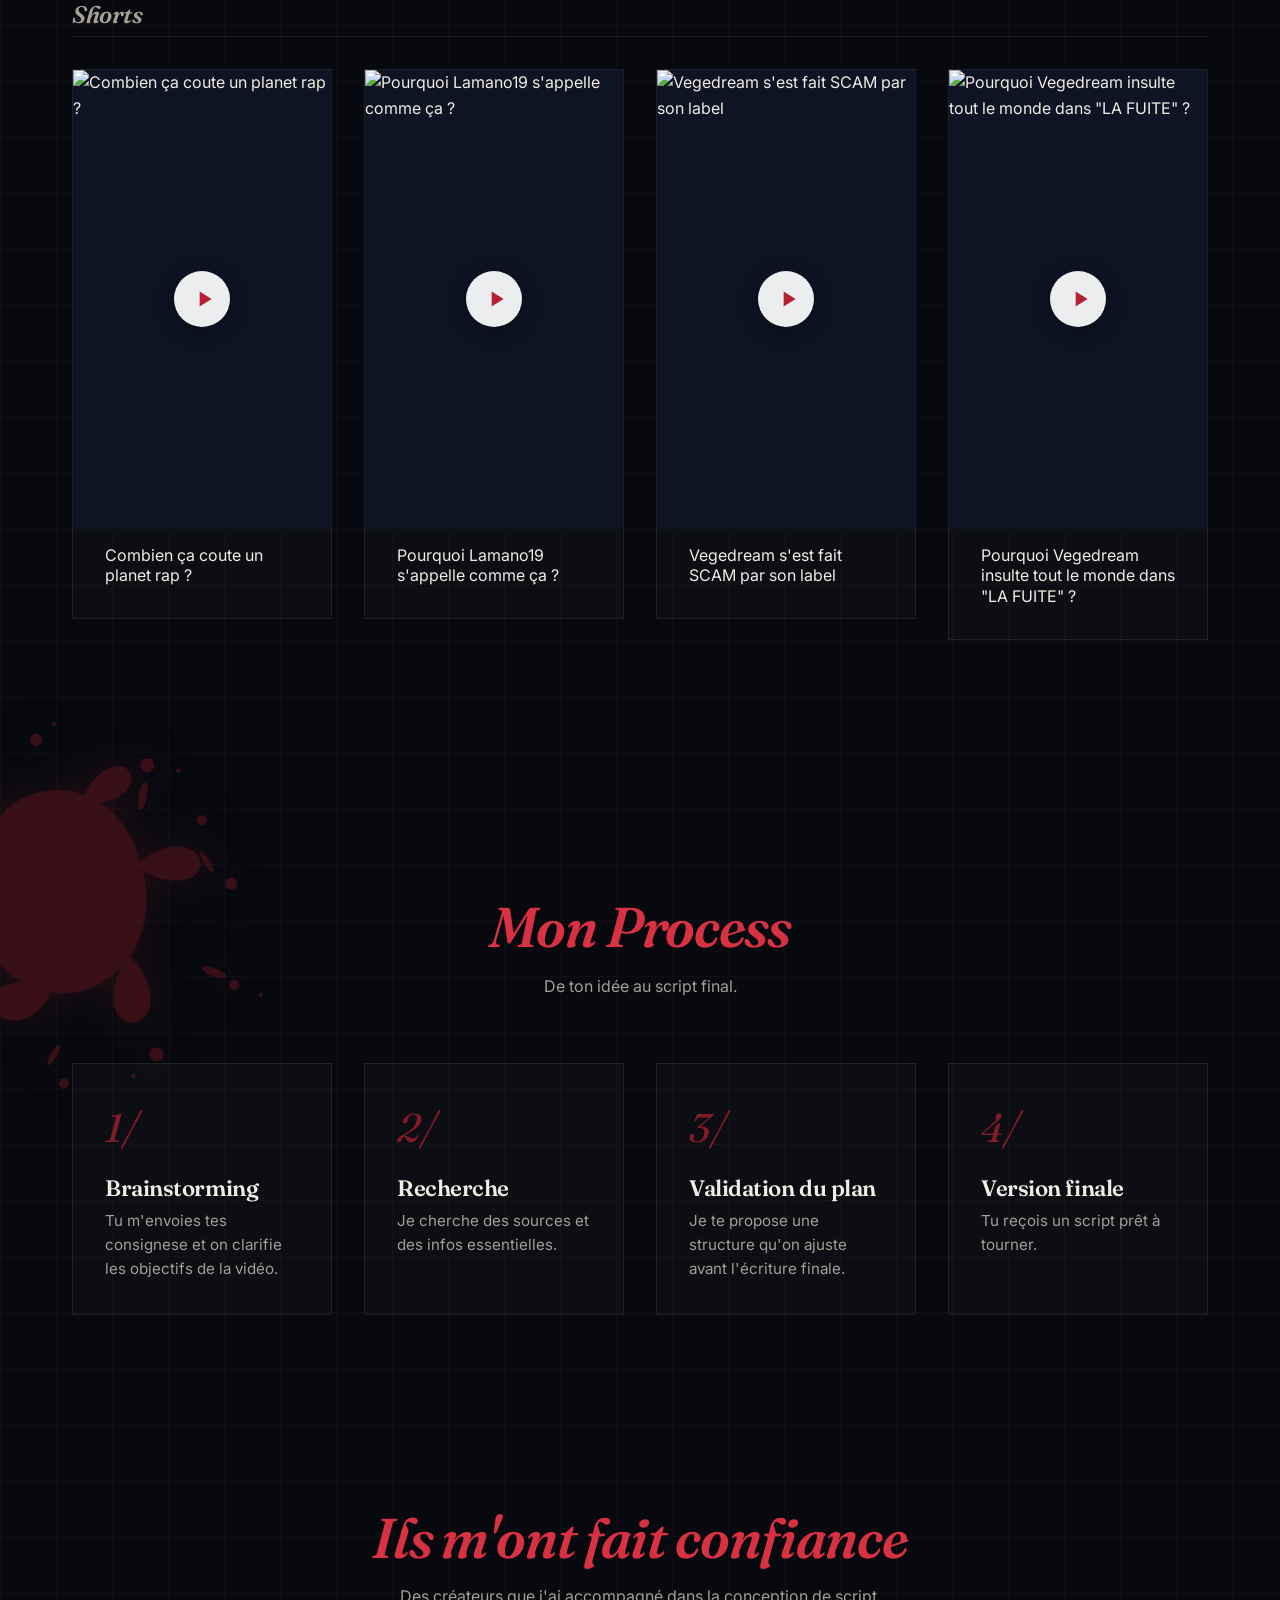
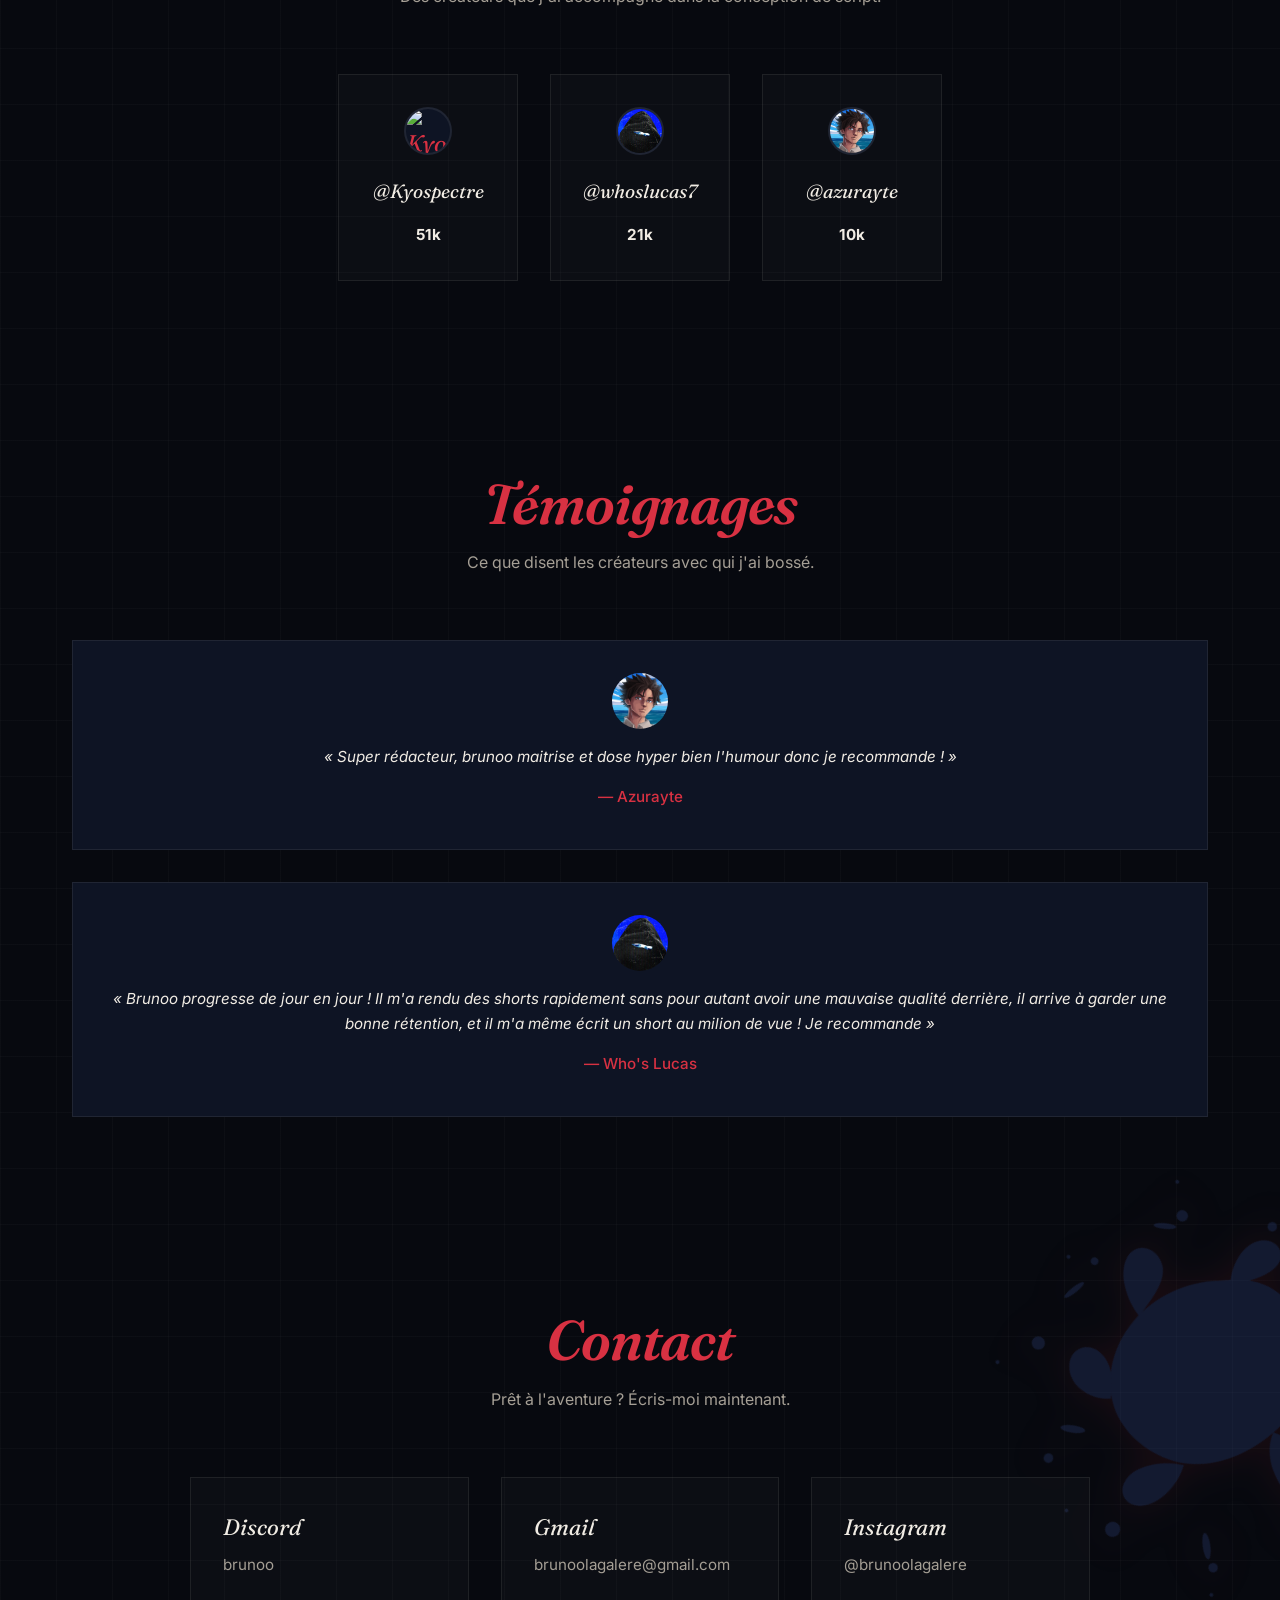
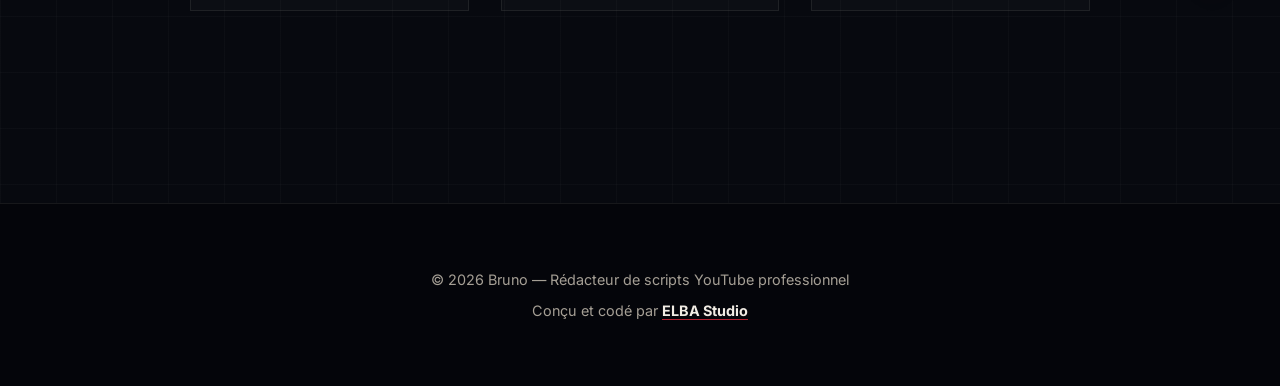
==== commit 9cc72d8b: "Publish updated root site from new files" ====
--- a/index.html
+++ b/index.html
@@ -10,7 +10,7 @@
     <!-- ====== POLICES (Google Fonts) ====== -->
     <link rel="preconnect" href="https://fonts.googleapis.com">
     <link rel="preconnect" href="https://fonts.gstatic.com" crossorigin>
-    <link href="https://fonts.googleapis.com/css2?family=Fraunces:ital,wght@0,300..900;1,300..900&family=Inter:wght@300..700&display=swap" rel="stylesheet">
+    <link href="https://fonts.googleapis.com/css2?family=Fraunces:ital,wght@0,300..900;1,300..900&family=Inter:wght@300..700&family=Spell+of+Asia&display=swap" rel="stylesheet">
 
     <!-- ====== STYLES ====== -->
     <link rel="stylesheet" href="styles.css">
@@ -194,7 +194,7 @@
             <!-- ——— Vidéo longue ——— -->
             <div class="works-section">
                 <h3 class="works-subtitle" data-i18n="works.long">Vidéo longue</h3>
-                <div class="works-single">
+                <div class="works-single works-row">
                     <article class="work-card">
                         <div class="work-thumb-yt" data-youtube-id="ZB6Sg9wH-cs">
                             <img src="https://img.youtube.com/vi/ZB6Sg9wH-cs/maxresdefault.jpg"
@@ -207,6 +207,21 @@
                         <div class="work-meta">
                             <a class="work-title-link" href="https://youtu.be/ZB6Sg9wH-cs" target="_blank" rel="noopener">
                                 L'ICEBERG Jujutsu Kaisen EXPLIQUÉ
+                            </a>
+                        </div>
+                    </article>
+                    <article class="work-card">
+                        <div class="work-thumb-yt" data-youtube-id="B6M1nXHVYpo">
+                            <img src="https://img.youtube.com/vi/B6M1nXHVYpo/maxresdefault.jpg"
+                                 alt="Vidéo supplémentaire"
+                                 loading="lazy">
+                            <button class="play-btn" aria-label="Lancer la vidéo">
+                                <svg viewBox="0 0 24 24" fill="currentColor" aria-hidden="true"><path d="M8 5v14l11-7z"/></svg>
+                            </button>
+                        </div>
+                        <div class="work-meta">
+                            <a class="work-title-link" href="https://youtu.be/B6M1nXHVYpo" target="_blank" rel="noopener">
+                                COMMENT J'AI SURVÉCU À UNE AGRESSION ?!
                             </a>
                         </div>
                     </article>
@@ -294,7 +309,7 @@
                     <span class="step-number">1/</span>
                     <h3 class="step-title" data-i18n="process.s1.title">Brainstorming</h3>
                     <p class="step-text" data-i18n="process.s1.text">
-                        Tu m'envoies tes consignes et on clarifie les objectifs de la vidéo.
+                        Tu m'envoies tes consignese et on clarifie les objectifs de la vidéo.
                         
                     </p>
                 </li>
@@ -328,7 +343,7 @@
     <!-- ============================================================
          SECTION 5 — CLIENTS / SOUTIENS
          ============================================================ -->
-    <section id="clients" class="clients" data-section="clients">
+    <section id="clients" class="clients is-visible" data-section="clients">
         <div class="container">
             <header class="section-header">
                 <h2 class="section-title" data-i18n="clients.title">Ils m'ont fait confiance</h2>
@@ -336,6 +351,11 @@
             </header>
 
             <div class="clients-grid">
+                <a class="client-card" href="https://www.youtube.com/@Kyospectre" target="_blank" rel="noopener">
+                    <div class="client-avatar"><img src="PP KYO.jpg" alt="Kyo"></div>
+                    <span class="client-name">@Kyospectre</span>
+                    <span class="client-sub">51k</span>
+                </a>
                 <a class="client-card" href="https://www.youtube.com/@whoslucas7" target="_blank" rel="noopener">
                     <div class="client-avatar"><img src="PP_whoslucas.webp" alt="lucas"></div>
                     <span class="client-name">@whoslucas7</span>
@@ -371,11 +391,13 @@
 
                 <figure class="testimonial-card">
                     <div class="testimonial-avatar" aria-hidden="true"><img src="PP_whoslucas.webp" alt="PP_whoslucas"></div>
-                    <blockquote data-i18n="testimonials.q2">
-                        « Brunoo progresse de jour en jour ! Il m'a rendu des shorts rapidement sans pour autant avoir une mauvaise qualité derrière, il arrive à garder une bonne rétention, et il m'a meme écrit un short au milion de vue ! Je recommande »
+                    <blockquote>
+                        « Brunoo progresse de jour en jour ! Il m'a rendu des shorts rapidement sans pour autant avoir une mauvaise qualité derrière, il arrive à garder une bonne rétention, et il m'a même écrit un short au milion de vue ! Je recommande »
                     </blockquote>
                     <figcaption>— Who's Lucas</figcaption>
                 </figure>
+
+                
             </div>
         </div>
     </section>
--- a/styles.css
+++ b/styles.css
@@ -132,6 +132,50 @@
     z-index: 1;
 }
 
+/* ================================================================
+   5. HEADER / NAVIGATION
+   ================================================================ */
+.site-header {
+    position: sticky;
+    top: 0;
+    z-index: 50;
+    backdrop-filter: blur(14px);
+    background: rgba(7, 9, 15, 0.75);
+    border-bottom: 1px solid var(--color-border);
+}
+.header-inner {
+    max-width: var(--container-max);
+    margin: 0 auto;
+    display: grid;
+    grid-template-columns: 1fr auto 1fr;
+    align-items: center;
+    padding: 1rem var(--space-md);
+}
+.lang-toggle { justify-self: end; }
+.brand {
+    display: flex;
+    align-items: center;
+    gap: 0.5rem;
+    font-family: var(--font-display);
+    font-style: italic;
+    font-size: 1.4rem;
+}
+.brand-mark {
+    width: 36px;
+    height: 36px;
+    border-radius: 50%;
+    object-fit: cover;
+    border: 2px solid var(--color-accent-soft);
+    flex-shrink: 0;
+}
+.brand-name { color: var(--color-text); font-weight: 500; }
+.main-nav { display: flex; gap: var(--space-md); justify-self:center; }
+.main-nav a { color: var(--color-text-muted); font-size: 0.95rem; position: relative; }
+.main-nav a:hover { color: var(--color-text); }
+.main-nav a::after { content: ""; position: absolute; left: 0; bottom: -6px; width: 0; height: 1px; background: var(--color-accent-soft); transition: width var(--t-med); }
+.main-nav a:hover::after { width: 100%; }
+
+
 /* En-tête de section : titre + sous-titre */
 .section-header {
     text-align: center;
@@ -255,55 +299,55 @@
 
 
 /* ================================================================
-   5. HEADER / NAVIGATION
-   ================================================================ */
-.site-header {
-    position: sticky;
-    top: 0;
-    z-index: 50;
-    backdrop-filter: blur(14px);
-    background: rgba(7, 9, 15, 0.75);
-    border-bottom: 1px solid var(--color-border);
-}
-.header-inner {
-    max-width: var(--container-max);
-    margin: 0 auto;
+  10. SECTION : CLIENTS
+   ================================================================ */
+.clients { padding: var(--space-xl) 0; }
+.clients-grid {
     display: grid;
-    grid-template-columns: 1fr auto 1fr;
-    align-items: center;
-    padding: 1rem var(--space-md);
-}
-.lang-toggle {
-    justify-self: end;
-}
-.brand {
-    display: flex;
-    align-items: center;
-    gap: 0.5rem;
-    font-family: var(--font-display);
-    font-style: italic;
-    font-size: 1.4rem;
-}
-.brand-mark {
-    width: 36px;
-    height: 36px;
+    grid-template-columns: repeat(3, 1fr);
+    gap: var(--space-md);
+    justify-content: center;
+    align-items: center;
+    justify-items: center;
+}
+.client-card {
+    width: 100%;
+    max-width: 800px;
+    aspect-ratio: 1 / 1;
+    background: var(--color-card);
+    border: 1px solid var(--color-border);
+    padding: var(--space-md);
+    display: flex;
+    flex-direction: column;
+    justify-content: center;
+    align-items: center;
+    gap: var(--space-sm);
+    text-decoration: none;
+    color: var(--color-text);
+    transition: border-color var(--t-med), background var(--t-med), transform var(--t-med);
+}
+.client-card:hover {
+    border-color: var(--color-accent);
+    background: var(--color-card-hover);
+    transform: translateY(-4px);
+}
+.client-avatar {
+    width: 800px;
+    height: 800px;
     border-radius: 50%;
-    object-fit: cover;
-    border: 2px solid var(--color-accent-soft);
-    flex-shrink: 0;
-}
-.brand-name {
-    color: var(--color-text);
-    font-weight: 500;
-}
-.main-nav {
-    display: flex;
-    gap: var(--space-md);
-}
-.main-nav a {
-    color: var(--color-text-muted);
-    font-size: 0.95rem;
-    position: relative;
+    border: 2px solid var(--color-border);
+    display: flex;
+    align-items: center;
+    justify-content: center;
+    font-size: 2rem;
+    margin-bottom: var(--space-xs);
+}
+.client-avatar img { width:100%; height:100%; object-fit:cover; border-radius:50%; }
+.client-name { font-size: 1.4rem; text-align:center; width:100%; display:block; }
+.client-sub { font-weight:800; font-size:1.6rem; text-align:center; width:100%; display:block; margin-top:0.25rem; }
+@media (max-width:560px){
+    .clients-grid { grid-template-columns: 1fr; }
+    .client-card { max-width: none; width: 100%; aspect-ratio: auto; }
 }
 .main-nav a:hover {
     color: var(--color-text);
@@ -351,12 +395,14 @@
     box-shadow: 0 0 30px rgba(179, 32, 43, 0.3);
 }
 .hero-title {
+    font-family: "Spell of Asia", var(--font-display);
     font-size: clamp(3rem, 10vw, 6rem);
     color: var(--color-accent);
-    font-style: italic;
-    font-weight: 700;
+    font-style: normal;
+    font-weight: 400;
     text-shadow: 0 0 40px rgba(179, 32, 43, 0.35);
     margin-bottom: var(--space-sm);
+    letter-spacing: 0.05em;
 }
 .hero-tagline {
     font-family: var(--font-display);
@@ -505,8 +551,18 @@
     border-bottom: 1px solid var(--color-border);
 }
 .works-single {
-    max-width: 780px;
+    max-width: 920px;
     margin: 0 auto;
+}
+.works-row {
+    display: flex;
+    flex-wrap: wrap;
+    gap: var(--space-md);
+    justify-content: center;
+}
+.works-row .work-card {
+    flex: 1 1 min(420px, 100%);
+    max-width: 420px;
 }
 .works-single .work-thumb-yt { aspect-ratio: 16 / 9; }
 
@@ -606,62 +662,62 @@
    ================================================================ */
 .clients { padding: var(--space-xl) 0; }
 .clients-grid {
-    display: grid;
-    grid-template-columns: repeat(2, minmax(0, 300px));
+    display: flex;
+    justify-content: center;
     gap: var(--space-md);
-    justify-content: center;
+    flex-wrap: wrap;
 }
 .client-card {
     background: var(--color-card);
     border: 1px solid var(--color-border);
     border-radius: 0;
-    padding: var(--space-lg) var(--space-md);
+    padding: var(--space-md) var(--space-sm);
     display: flex;
     flex-direction: column;
     align-items: center;
-    gap: var(--space-sm);
+    gap: calc(var(--space-sm) - 0.2rem);
     text-decoration: none;
     color: var(--color-text);
     transition: border-color var(--t-med), background var(--t-med), transform var(--t-med);
-}
-.client-card:hover {
-    border-color: var(--color-accent);
-    background: var(--color-card-hover);
-    transform: translateY(-4px);
-}
-.client-avatar {
-    width: 80px;
-    height: 80px;
-    border-radius: 50%;
-    background: var(--color-night);
-    border: 2px solid var(--color-border);
-    display: flex;
-    align-items: center;
-    justify-content: center;
-    font-family: var(--font-display);
-    font-style: italic;
-    font-size: 2rem;
-    color: var(--color-accent-soft);
-    margin-bottom: var(--space-xs);
-}
-.client-avatar img {
-    width: 100%;
-    height: 100%;
-    object-fit: cover;
-    border-radius: 50%;
-}
-.client-name {
-    display: block;
-    font-family: var(--font-display);
-    font-style: italic;
-    font-size: 1.4rem;
-    color: var(--color-text);
-}
-.client-sub {
-    font-weight: bold;
-    font-size: 1rem;
-    color: var(--color-text-muted);
-    letter-spacing: 0.06em;
+    flex: 0 0 180px;
+    max-width: 180px;
+}
+    .client-card:hover {
+        border-color: var(--color-accent);
+        background: var(--color-card-hover);
+        transform: translateY(-4px);
+    }
+    .client-avatar {
+        width: 48px;
+        height: 48px;
+        border-radius: 50%;
+        background: var(--color-night);
+        border: 2px solid var(--color-border);
+        display: flex;
+        align-items: center;
+        justify-content: center;
+        font-family: var(--font-display);
+        font-style: italic;
+        font-size: 1.5rem;
+        color: var(--color-accent-soft);
+        margin-bottom: var(--space-xs);
+    }
+    .client-avatar img {
+        width: 100%;
+        height: 100%;
+        object-fit: cover;
+        border-radius: 50%;
+    }
+    .client-name {
+        display: block;
+        font-family: var(--font-display);
+        font-style: italic;
+        font-size: 1.2rem;
+        color: var(--color-text);
+    }
+    .client-sub {
+        font-weight: bold;
+        font-size: 0.95rem;
 }
 
 
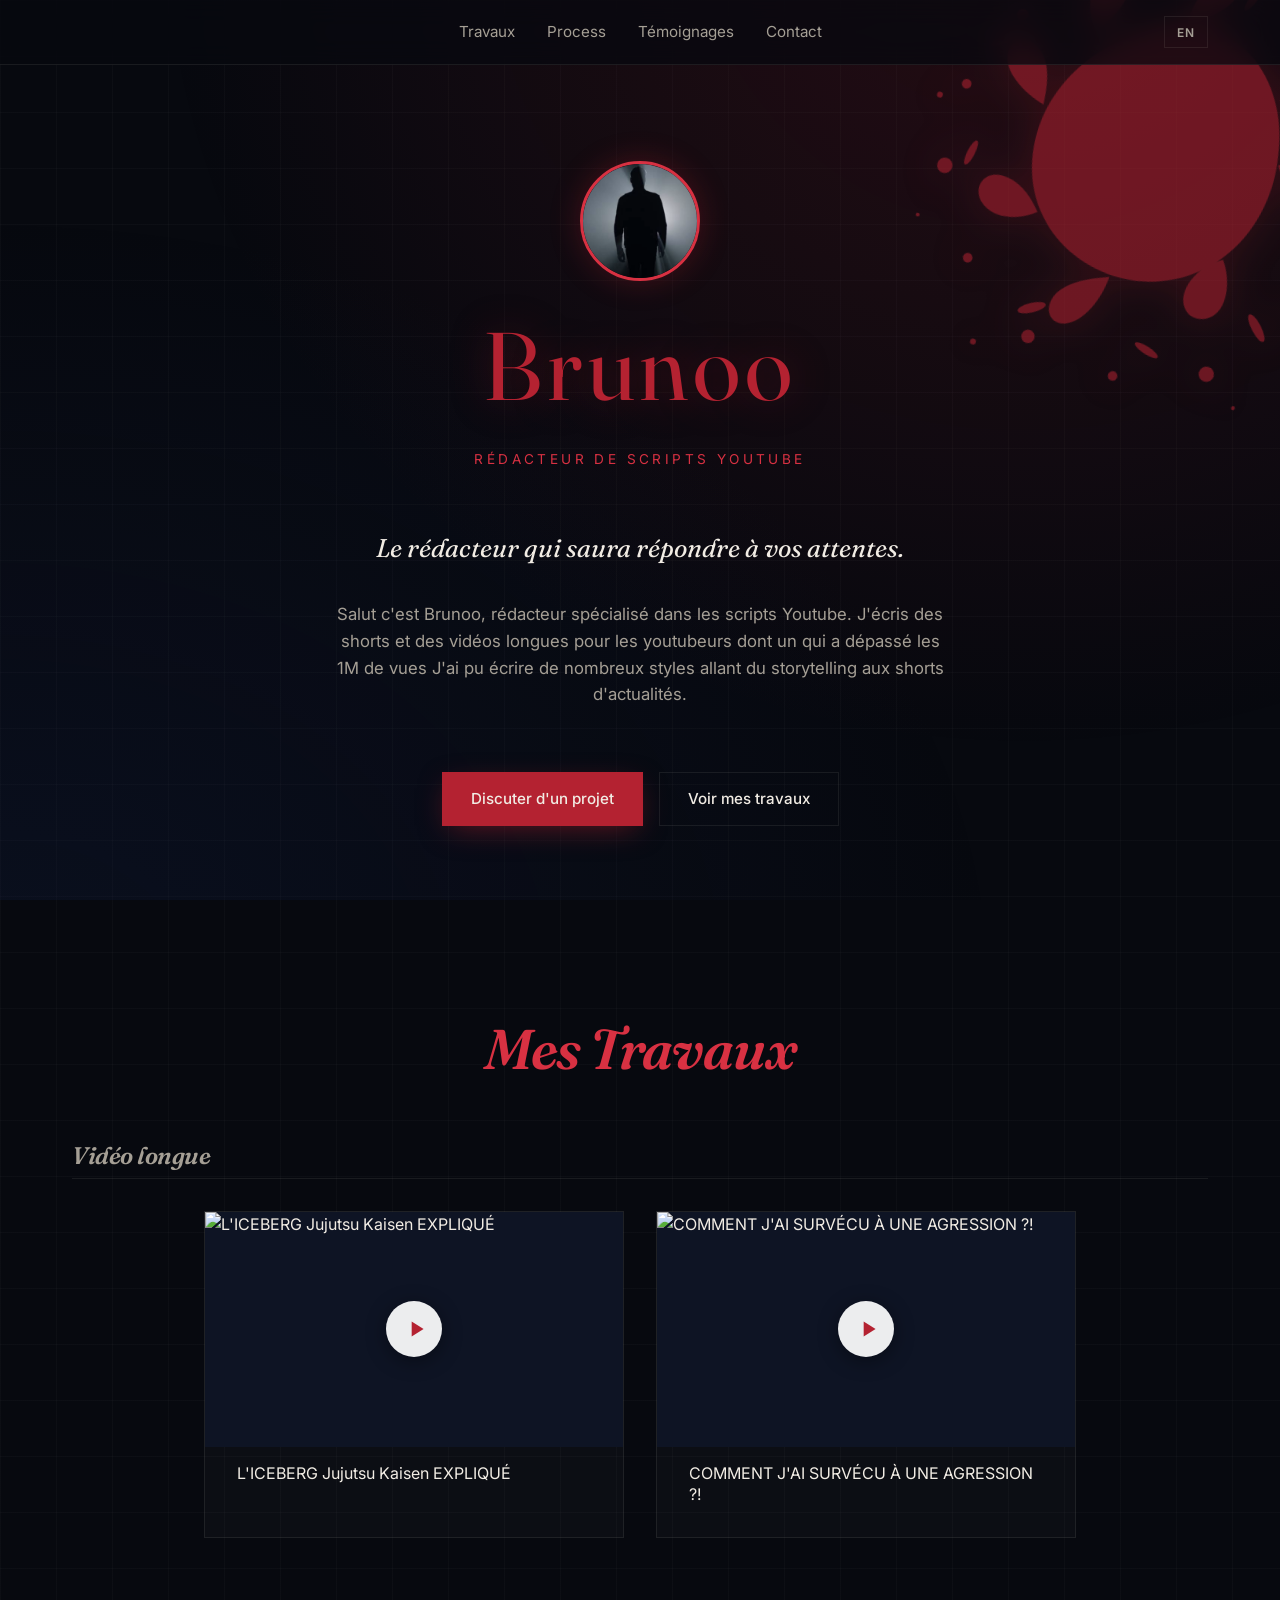
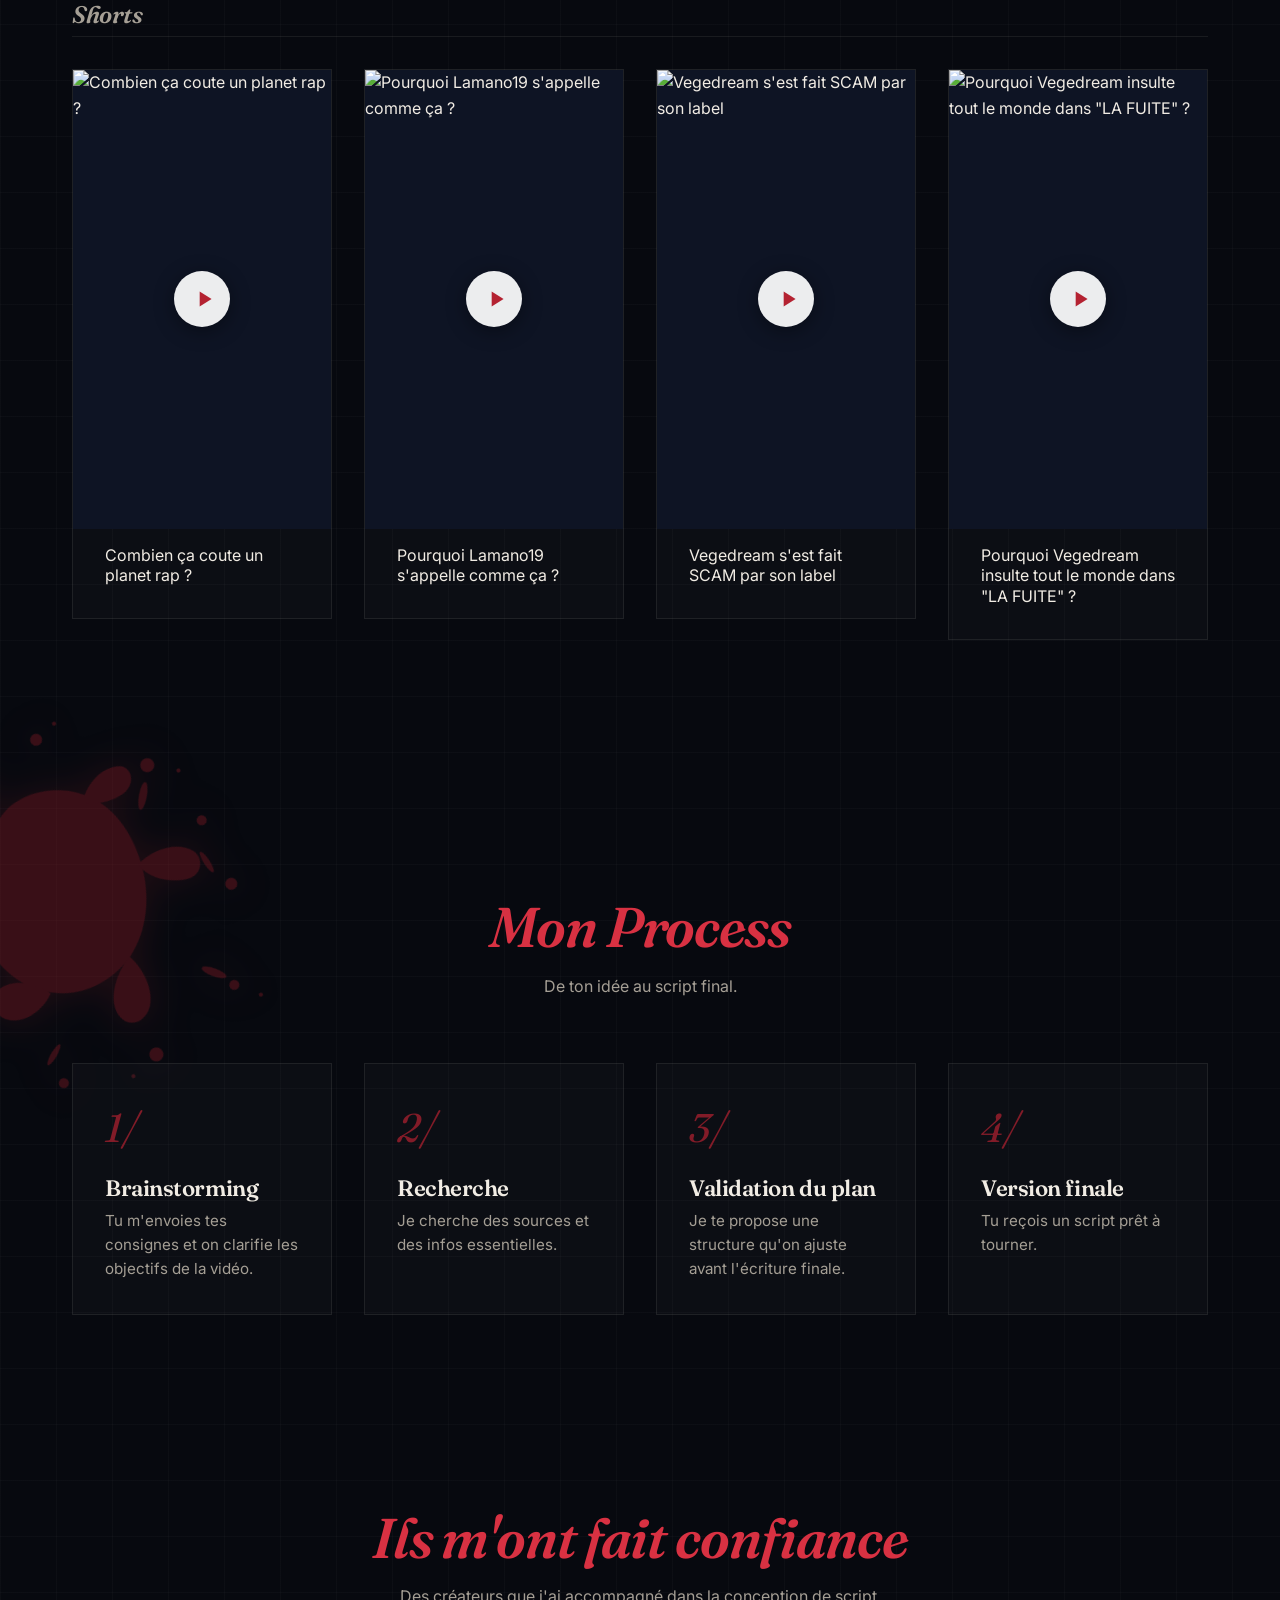
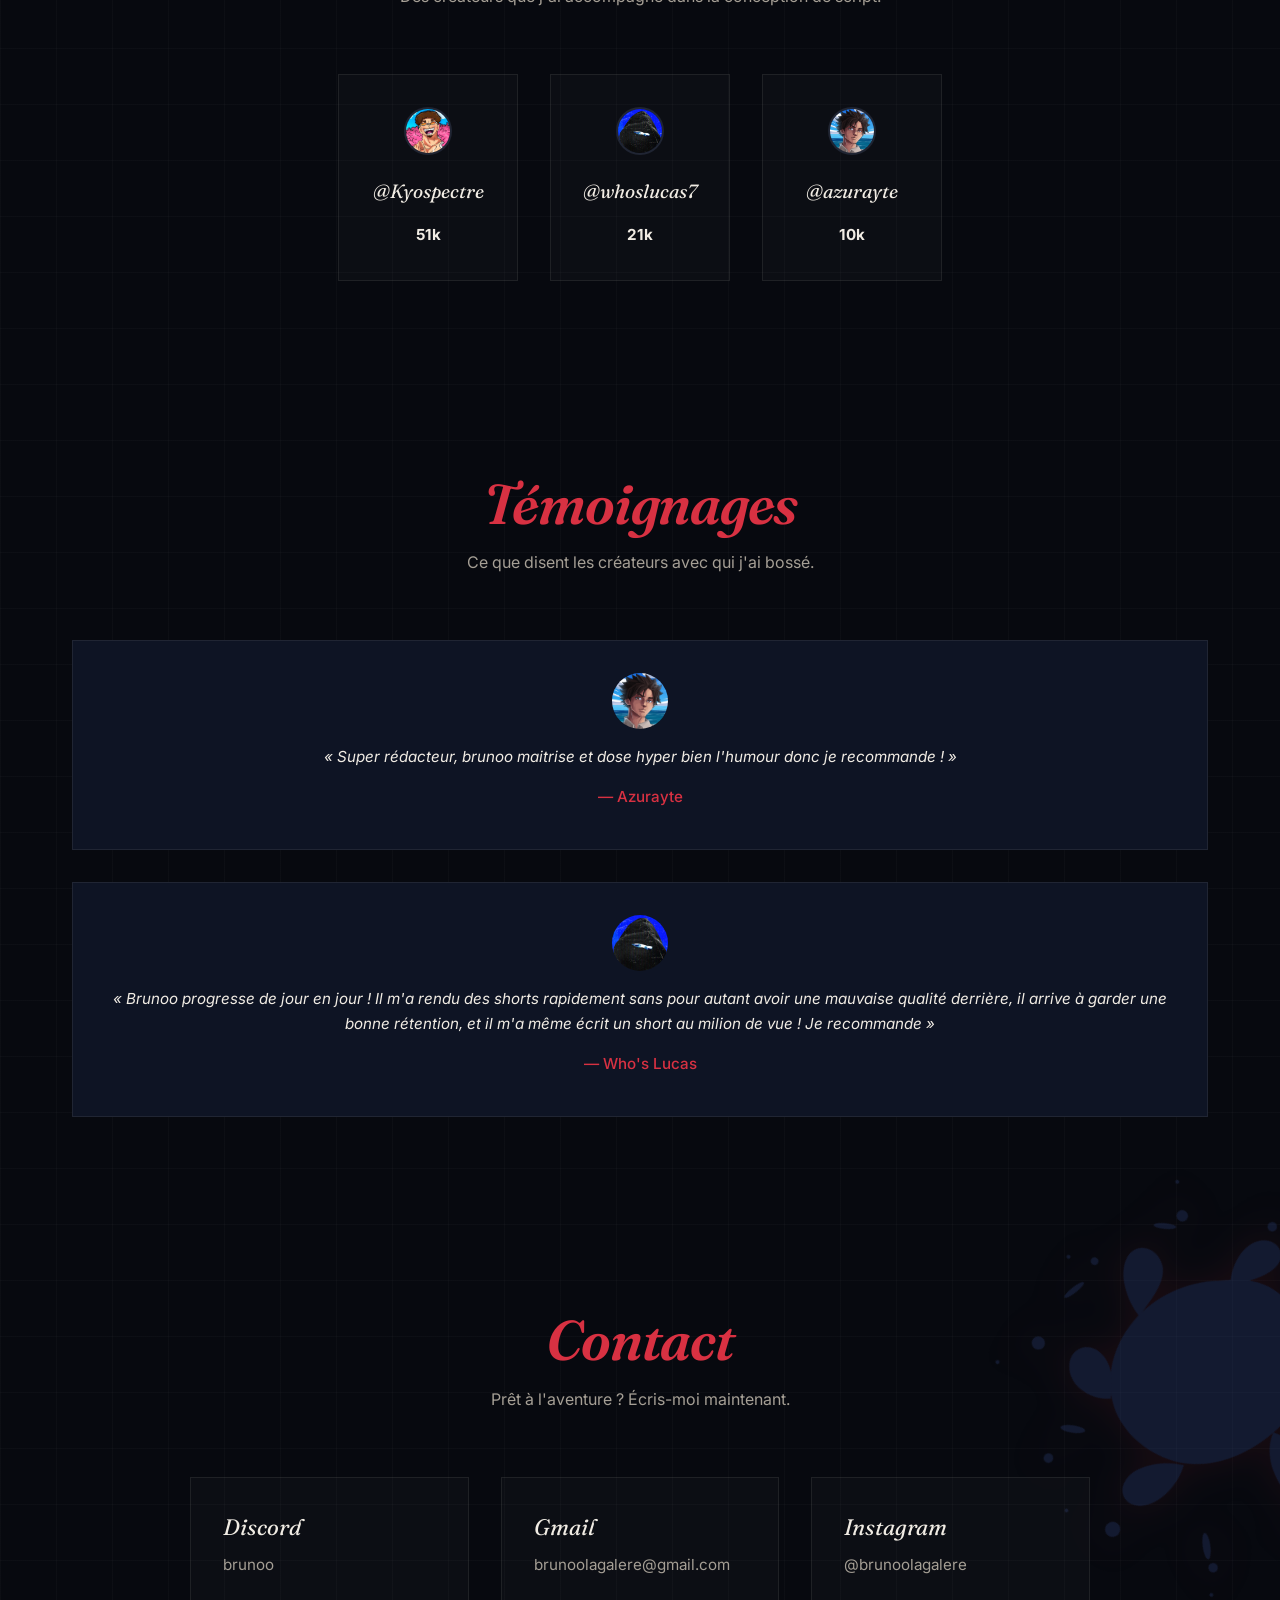
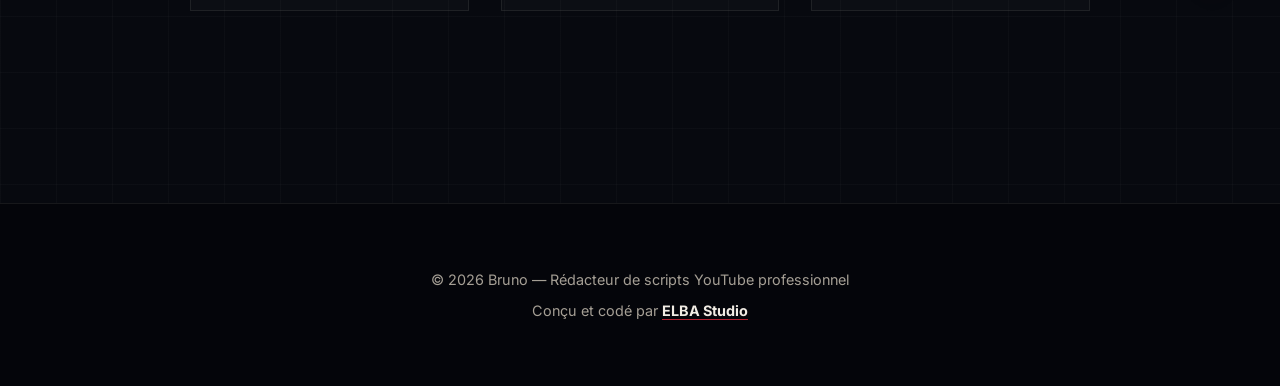
==== commit 72f290a7: "Fix embedded YouTube playback for root site and sync video behavior" ====
--- a/index.html
+++ b/index.html
@@ -6,23 +6,14 @@
     <meta name="description" content="Bruno – Rédacteur de scripts YouTube professionnel. Des scripts qui captivent, des audiences qui restent.">
     <title>Brunoo — Rédacteur de scripts YouTube</title>
     <link rel="icon" href="PP_brunoo.webp">
-
-    <!-- ====== POLICES (Google Fonts) ====== -->
     <link rel="preconnect" href="https://fonts.googleapis.com">
     <link rel="preconnect" href="https://fonts.gstatic.com" crossorigin>
     <link href="https://fonts.googleapis.com/css2?family=Fraunces:ital,wght@0,300..900;1,300..900&family=Inter:wght@300..700&family=Spell+of+Asia&display=swap" rel="stylesheet">
-
-    <!-- ====== STYLES ====== -->
     <link rel="stylesheet" href="styles.css">
 </head>
 <body>
 
-    <!-- ============================================================
-         TACHES D'ENCRE DÉCORATIVES (SVG en arrière-plan)
-         ============================================================ -->
     <div class="ink-decorations" aria-hidden="true">
-
-        <!-- Tache 1 — haut droite, grande éclaboussure -->
         <svg class="ink-blot ink-blot--top-right" viewBox="0 0 480 480" xmlns="http://www.w3.org/2000/svg">
             <path d="M240,82 C265,74 298,78 326,98 C355,120 372,155 376,192 C382,232 372,275 348,305 C324,336 288,353 252,354 C215,355 178,340 155,313 C130,285 122,246 128,210 C135,172 156,138 186,115 C208,96 222,88 240,82 Z"/>
             <path d="M362,132 C375,112 398,100 418,108 C428,118 422,135 406,138 C388,141 368,138 362,132 Z"/>
@@ -42,33 +33,15 @@
             <ellipse cx="68" cy="145" rx="4" ry="15" transform="rotate(52 68 145)"/>
             <ellipse cx="165" cy="48" rx="4" ry="16" transform="rotate(-18 165 48)"/>
             <ellipse cx="308" cy="38" rx="4" ry="14" transform="rotate(22 308 38)"/>
-            <circle cx="448" cy="118" r="9"/>
-            <circle cx="472" cy="188" r="6"/>
-            <circle cx="472" cy="262" r="8"/>
-            <circle cx="435" cy="348" r="6"/>
-            <circle cx="362" cy="428" r="8"/>
-            <circle cx="268" cy="455" r="5"/>
-            <circle cx="172" cy="438" r="7"/>
-            <circle cx="90" cy="375" r="5"/>
-            <circle cx="42" cy="288" r="8"/>
-            <circle cx="42" cy="200" r="5"/>
-            <circle cx="80" cy="115" r="6"/>
-            <circle cx="148" cy="42" r="5"/>
-            <circle cx="248" cy="18" r="8"/>
-            <circle cx="352" cy="32" r="5"/>
-            <circle cx="468" cy="145" r="3"/>
-            <circle cx="485" cy="225" r="2"/>
-            <circle cx="452" cy="325" r="3"/>
-            <circle cx="398" cy="455" r="2"/>
-            <circle cx="118" cy="458" r="3"/>
-            <circle cx="28" cy="345" r="2"/>
-            <circle cx="18" cy="218" r="3"/>
-            <circle cx="55" cy="88" r="2"/>
-            <circle cx="182" cy="15" r="2"/>
-            <circle cx="368" cy="8" r="3"/>
+            <circle cx="448" cy="118" r="9"/><circle cx="472" cy="188" r="6"/><circle cx="472" cy="262" r="8"/>
+            <circle cx="435" cy="348" r="6"/><circle cx="362" cy="428" r="8"/><circle cx="268" cy="455" r="5"/>
+            <circle cx="172" cy="438" r="7"/><circle cx="90" cy="375" r="5"/><circle cx="42" cy="288" r="8"/>
+            <circle cx="42" cy="200" r="5"/><circle cx="80" cy="115" r="6"/><circle cx="148" cy="42" r="5"/>
+            <circle cx="248" cy="18" r="8"/><circle cx="352" cy="32" r="5"/><circle cx="468" cy="145" r="3"/>
+            <circle cx="485" cy="225" r="2"/><circle cx="452" cy="325" r="3"/><circle cx="398" cy="455" r="2"/>
+            <circle cx="118" cy="458" r="3"/><circle cx="28" cy="345" r="2"/><circle cx="18" cy="218" r="3"/>
+            <circle cx="55" cy="88" r="2"/><circle cx="182" cy="15" r="2"/><circle cx="368" cy="8" r="3"/>
         </svg>
-
-        <!-- Tache 2 — milieu gauche, moyenne -->
         <svg class="ink-blot ink-blot--mid-left" viewBox="0 0 360 360" xmlns="http://www.w3.org/2000/svg">
             <path d="M178,62 C202,55 232,62 252,82 C274,103 280,136 275,168 C270,202 252,232 226,248 C198,264 164,264 140,248 C114,232 100,202 100,170 C100,138 118,108 142,88 C158,73 165,67 178,62 Z"/>
             <path d="M248,88 C260,72 282,64 298,72 C308,80 302,96 286,98 C272,100 255,95 248,88 Z"/>
@@ -84,28 +57,14 @@
             <ellipse cx="42" cy="185" rx="3" ry="12" transform="rotate(15 42 185)"/>
             <ellipse cx="65" cy="78" rx="3" ry="11" transform="rotate(55 65 78)"/>
             <ellipse cx="172" cy="25" rx="3" ry="12" transform="rotate(-5 172 25)"/>
-            <circle cx="322" cy="82" r="7"/>
-            <circle cx="348" cy="155" r="5"/>
-            <circle cx="348" cy="225" r="6"/>
-            <circle cx="308" cy="318" r="5"/>
-            <circle cx="208" cy="348" r="7"/>
-            <circle cx="112" cy="335" r="5"/>
-            <circle cx="38" cy="252" r="6"/>
-            <circle cx="32" cy="158" r="4"/>
-            <circle cx="62" cy="72" r="5"/>
-            <circle cx="138" cy="20" r="4"/>
-            <circle cx="232" cy="12" r="6"/>
-            <circle cx="348" cy="100" r="2"/>
-            <circle cx="365" cy="175" r="2"/>
-            <circle cx="328" cy="338" r="2"/>
-            <circle cx="178" cy="358" r="2"/>
-            <circle cx="28" cy="295" r="2"/>
-            <circle cx="18" cy="155" r="2"/>
-            <circle cx="88" cy="35" r="2"/>
+            <circle cx="322" cy="82" r="7"/><circle cx="348" cy="155" r="5"/><circle cx="348" cy="225" r="6"/>
+            <circle cx="308" cy="318" r="5"/><circle cx="208" cy="348" r="7"/><circle cx="112" cy="335" r="5"/>
+            <circle cx="38" cy="252" r="6"/><circle cx="32" cy="158" r="4"/><circle cx="62" cy="72" r="5"/>
+            <circle cx="138" cy="20" r="4"/><circle cx="232" cy="12" r="6"/><circle cx="348" cy="100" r="2"/>
+            <circle cx="365" cy="175" r="2"/><circle cx="328" cy="338" r="2"/><circle cx="178" cy="358" r="2"/>
+            <circle cx="28" cy="295" r="2"/><circle cx="18" cy="155" r="2"/><circle cx="88" cy="35" r="2"/>
             <circle cx="255" cy="5" r="2"/>
         </svg>
-
-        <!-- Tache 3 — bas droite, bleu nuit -->
         <svg class="ink-blot ink-blot--bottom-right" viewBox="0 0 400 400" xmlns="http://www.w3.org/2000/svg">
             <path d="M195,72 C220,65 252,70 275,92 C300,116 308,152 302,186 C296,222 278,255 248,272 C218,288 182,288 156,272 C128,254 114,222 114,190 C114,156 130,122 155,100 C172,83 180,77 195,72 Z"/>
             <path d="M272,95 C285,75 312,65 330,75 C342,85 336,102 318,105 C300,108 280,103 272,95 Z"/>
@@ -121,32 +80,16 @@
             <ellipse cx="45" cy="205" rx="3" ry="13" transform="rotate(12 45 205)"/>
             <ellipse cx="75" cy="92" rx="3" ry="12" transform="rotate(55 75 92)"/>
             <ellipse cx="195" cy="28" rx="4" ry="14" transform="rotate(-12 195 28)"/>
-            <circle cx="355" cy="88" r="8"/>
-            <circle cx="382" cy="165" r="5"/>
-            <circle cx="385" cy="245" r="7"/>
-            <circle cx="345" cy="335" r="5"/>
-            <circle cx="238" cy="372" r="8"/>
-            <circle cx="138" cy="358" r="5"/>
-            <circle cx="52" cy="272" r="7"/>
-            <circle cx="42" cy="168" r="4"/>
-            <circle cx="82" cy="72" r="6"/>
-            <circle cx="162" cy="20" r="5"/>
-            <circle cx="268" cy="10" r="7"/>
-            <circle cx="378" cy="110" r="2"/>
-            <circle cx="398" cy="195" r="2"/>
-            <circle cx="362" cy="358" r="2"/>
-            <circle cx="188" cy="388" r="2"/>
-            <circle cx="32" cy="315" r="2"/>
-            <circle cx="18" cy="182" r="2"/>
-            <circle cx="55" cy="48" r="2"/>
+            <circle cx="355" cy="88" r="8"/><circle cx="382" cy="165" r="5"/><circle cx="385" cy="245" r="7"/>
+            <circle cx="345" cy="335" r="5"/><circle cx="238" cy="372" r="8"/><circle cx="138" cy="358" r="5"/>
+            <circle cx="52" cy="272" r="7"/><circle cx="42" cy="168" r="4"/><circle cx="82" cy="72" r="6"/>
+            <circle cx="162" cy="20" r="5"/><circle cx="268" cy="10" r="7"/><circle cx="378" cy="110" r="2"/>
+            <circle cx="398" cy="195" r="2"/><circle cx="362" cy="358" r="2"/><circle cx="188" cy="388" r="2"/>
+            <circle cx="32" cy="315" r="2"/><circle cx="18" cy="182" r="2"/><circle cx="55" cy="48" r="2"/>
             <circle cx="278" cy="5" r="2"/>
         </svg>
-
     </div>
 
-    <!-- ============================================================
-         HEADER / NAVIGATION
-         ============================================================ -->
     <header class="site-header" data-section="header">
         <div class="header-inner">
             <div></div>
@@ -160,9 +103,6 @@
         </div>
     </header>
 
-    <!-- ============================================================
-         SECTION 1 — HERO / INTRODUCTION
-         ============================================================ -->
     <section id="hero" class="hero" data-section="hero">
         <div class="container hero-inner">
             <img src="PP_brunoo.webp" alt="Brunoo" class="hero-avatar">
@@ -183,23 +123,19 @@
         </div>
     </section>
 
-    <!-- ============================================================
-         SECTION 4 — TRAVAUX / RÉALISATIONS
-         ============================================================ -->
     <section id="works" class="works" data-section="works">
         <div class="container">
             <header class="section-header">
                 <h2 class="section-title" data-i18n="works.title">Mes Travaux</h2>
             </header>
-            <!-- ——— Vidéo longue ——— -->
+            <!-- Vidéo longue -->
             <div class="works-section">
                 <h3 class="works-subtitle" data-i18n="works.long">Vidéo longue</h3>
                 <div class="works-single works-row">
                     <article class="work-card">
                         <div class="work-thumb-yt" data-youtube-id="ZB6Sg9wH-cs">
                             <img src="https://img.youtube.com/vi/ZB6Sg9wH-cs/maxresdefault.jpg"
-                                 alt="L'ICEBERG Jujutsu Kaisen EXPLIQUÉ"
-                                 loading="lazy">
+                                 alt="L'ICEBERG Jujutsu Kaisen EXPLIQUÉ" loading="lazy">
                             <button class="play-btn" aria-label="Lancer la vidéo">
                                 <svg viewBox="0 0 24 24" fill="currentColor" aria-hidden="true"><path d="M8 5v14l11-7z"/></svg>
                             </button>
@@ -213,8 +149,7 @@
                     <article class="work-card">
                         <div class="work-thumb-yt" data-youtube-id="B6M1nXHVYpo">
                             <img src="https://img.youtube.com/vi/B6M1nXHVYpo/maxresdefault.jpg"
-                                 alt="Vidéo supplémentaire"
-                                 loading="lazy">
+                                 alt="COMMENT J'AI SURVÉCU À UNE AGRESSION ?!" loading="lazy">
                             <button class="play-btn" aria-label="Lancer la vidéo">
                                 <svg viewBox="0 0 24 24" fill="currentColor" aria-hidden="true"><path d="M8 5v14l11-7z"/></svg>
                             </button>
@@ -228,128 +163,88 @@
                 </div>
             </div>
 
-            <!-- ——— Shorts ——— -->
+            <!-- Shorts -->
             <div class="works-section">
                 <h3 class="works-subtitle" data-i18n="works.shorts">Shorts</h3>
                 <div class="works-grid">
-
                     <a class="work-card" href="https://www.youtube.com/shorts/NvmJsJlWDwc" target="_blank" rel="noopener">
                         <div class="work-thumb-yt">
-                            <img src="https://img.youtube.com/vi/NvmJsJlWDwc/maxresdefault.jpg"
-                                 alt="Combien ça coute un planet rap ?"
-                                 loading="lazy">
+                            <img src="https://img.youtube.com/vi/NvmJsJlWDwc/maxresdefault.jpg" alt="Combien ça coute un planet rap ?" loading="lazy">
                             <div class="play-btn" aria-hidden="true">
                                 <svg viewBox="0 0 24 24" fill="currentColor" aria-hidden="true"><path d="M8 5v14l11-7z"/></svg>
                             </div>
                         </div>
-                        <div class="work-meta">
-                            <span class="work-title-link">Combien ça coute un planet rap ?</span>
-                        </div>
+                        <div class="work-meta"><span class="work-title-link">Combien ça coute un planet rap ?</span></div>
                     </a>
-
                     <a class="work-card" href="https://www.youtube.com/shorts/IIvNH6ShW2w" target="_blank" rel="noopener">
                         <div class="work-thumb-yt">
-                            <img src="https://img.youtube.com/vi/IIvNH6ShW2w/maxresdefault.jpg"
-                                 alt="Pourquoi Lamano19 s'appelle comme ça ?"
-                                 loading="lazy">
+                            <img src="https://img.youtube.com/vi/IIvNH6ShW2w/maxresdefault.jpg" alt="Pourquoi Lamano19 s'appelle comme ça ?" loading="lazy">
                             <div class="play-btn" aria-hidden="true">
                                 <svg viewBox="0 0 24 24" fill="currentColor" aria-hidden="true"><path d="M8 5v14l11-7z"/></svg>
                             </div>
                         </div>
-                        <div class="work-meta">
-                            <span class="work-title-link">Pourquoi Lamano19 s'appelle comme ça ?</span>
-                        </div>
+                        <div class="work-meta"><span class="work-title-link">Pourquoi Lamano19 s'appelle comme ça ?</span></div>
                     </a>
-
                     <a class="work-card" href="https://www.youtube.com/shorts/osy-9O9NejA" target="_blank" rel="noopener">
                         <div class="work-thumb-yt">
-                            <img src="https://img.youtube.com/vi/osy-9O9NejA/maxresdefault.jpg"
-                                 alt="Vegedream s'est fait SCAM par son label"
-                                 loading="lazy">
+                            <img src="https://img.youtube.com/vi/osy-9O9NejA/maxresdefault.jpg" alt="Vegedream s'est fait SCAM par son label" loading="lazy">
                             <div class="play-btn" aria-hidden="true">
                                 <svg viewBox="0 0 24 24" fill="currentColor" aria-hidden="true"><path d="M8 5v14l11-7z"/></svg>
                             </div>
                         </div>
-                        <div class="work-meta">
-                            <span class="work-title-link">Vegedream s'est fait SCAM par son label</span>
-                        </div>
+                        <div class="work-meta"><span class="work-title-link">Vegedream s'est fait SCAM par son label</span></div>
                     </a>
-
                     <a class="work-card" href="https://www.youtube.com/shorts/1hJWLbbUdv0" target="_blank" rel="noopener">
                         <div class="work-thumb-yt">
-                            <img src="https://img.youtube.com/vi/1hJWLbbUdv0/maxresdefault.jpg"
-                                 alt='Pourquoi Vegedream insulte tout le monde dans "LA FUITE" ?'
-                                 loading="lazy">
+                            <img src="https://img.youtube.com/vi/1hJWLbbUdv0/maxresdefault.jpg" alt='Pourquoi Vegedream insulte tout le monde dans "LA FUITE" ?' loading="lazy">
                             <div class="play-btn" aria-hidden="true">
                                 <svg viewBox="0 0 24 24" fill="currentColor" aria-hidden="true"><path d="M8 5v14l11-7z"/></svg>
                             </div>
                         </div>
-                        <div class="work-meta">
-                            <span class="work-title-link">Pourquoi Vegedream insulte tout le monde dans "LA FUITE" ?</span>
-                        </div>
+                        <div class="work-meta"><span class="work-title-link">Pourquoi Vegedream insulte tout le monde dans "LA FUITE" ?</span></div>
                     </a>
-
                 </div>
             </div>
         </div>
     </section>
 
-    <!-- ============================================================
-         SECTION 3 — PROCESS
-         ============================================================ -->
     <section id="process" class="process" data-section="process">
         <div class="container">
             <header class="section-header">
                 <h2 class="section-title" data-i18n="process.title">Mon Process</h2>
                 <p class="section-subtitle" data-i18n="process.subtitle">De ton idée au script final.</p>
             </header>
-
             <ol class="process-grid">
                 <li class="process-step" data-step="1">
                     <span class="step-number">1/</span>
                     <h3 class="step-title" data-i18n="process.s1.title">Brainstorming</h3>
-                    <p class="step-text" data-i18n="process.s1.text">
-                        Tu m'envoies tes consignese et on clarifie les objectifs de la vidéo.
-                        
-                    </p>
+                    <p class="step-text" data-i18n="process.s1.text">Tu m'envoies tes consignes et on clarifie les objectifs de la vidéo.</p>
                 </li>
                 <li class="process-step" data-step="2">
                     <span class="step-number">2/</span>
                     <h3 class="step-title" data-i18n="process.s2.title">Recherche</h3>
-                    <p class="step-text" data-i18n="process.s2.text">
-                        Je cherche des sources et des infos essentielles.
-                    </p>
+                    <p class="step-text" data-i18n="process.s2.text">Je cherche des sources et des infos essentielles.</p>
                 </li>
                 <li class="process-step" data-step="3">
                     <span class="step-number">3/</span>
                     <h3 class="step-title" data-i18n="process.s3.title">Validation du plan</h3>
-                    <p class="step-text" data-i18n="process.s3.text">
-                        Je te propose une structure qu'on ajuste avant l'écriture finale.
-                    </p>
+                    <p class="step-text" data-i18n="process.s3.text">Je te propose une structure qu'on ajuste avant l'écriture finale.</p>
                 </li>
                 <li class="process-step" data-step="4">
                     <span class="step-number">4/</span>
                     <h3 class="step-title" data-i18n="process.s4.title">Version finale</h3>
-                    <p class="step-text" data-i18n="process.s4.text">
-                        Tu reçois un script prêt à tourner.
-                    </p>
+                    <p class="step-text" data-i18n="process.s4.text">Tu reçois un script prêt à tourner.</p>
                 </li>
             </ol>
         </div>
     </section>
 
-
-
-    <!-- ============================================================
-         SECTION 5 — CLIENTS / SOUTIENS
-         ============================================================ -->
     <section id="clients" class="clients is-visible" data-section="clients">
         <div class="container">
             <header class="section-header">
                 <h2 class="section-title" data-i18n="clients.title">Ils m'ont fait confiance</h2>
                 <p class="section-subtitle" data-i18n="clients.subtitle">Des créateurs que j'ai accompagné dans la conception de script.</p>
             </header>
-
             <div class="clients-grid">
                 <a class="client-card" href="https://www.youtube.com/@Kyospectre" target="_blank" rel="noopener">
                     <div class="client-avatar"><img src="PP KYO.jpg" alt="Kyo"></div>
@@ -370,16 +265,12 @@
         </div>
     </section>
 
-    <!-- ============================================================
-         SECTION 6 — TÉMOIGNAGES
-         ============================================================ -->
     <section id="testimonials" class="testimonials" data-section="testimonials">
         <div class="container">
             <header class="section-header">
                 <h2 class="section-title" data-i18n="testimonials.title">Témoignages</h2>
                 <p class="section-subtitle" data-i18n="testimonials.subtitle">Ce que disent les créateurs avec qui j'ai bossé.</p>
             </header>
-
             <div class="testimonials-grid">
                 <figure class="testimonial-card">
                     <div class="testimonial-avatar" aria-hidden="true"><img src="PP_azurayte.webp" alt="PP_azurayte"></div>
@@ -388,7 +279,6 @@
                     </blockquote>
                     <figcaption>— Azurayte</figcaption>
                 </figure>
-
                 <figure class="testimonial-card">
                     <div class="testimonial-avatar" aria-hidden="true"><img src="PP_whoslucas.webp" alt="PP_whoslucas"></div>
                     <blockquote>
@@ -396,24 +286,16 @@
                     </blockquote>
                     <figcaption>— Who's Lucas</figcaption>
                 </figure>
-
-                
-            </div>
-        </div>
-    </section>
-
-    <!-- ============================================================
-         SECTION 7 — CONTACT
-         ============================================================ -->
+            </div>
+        </div>
+    </section>
+
     <section id="contact" class="contact" data-section="contact">
         <div class="container">
             <header class="section-header">
                 <h2 class="section-title">Contact</h2>
-                <p class="section-subtitle" data-i18n="contact.subtitle">
-                    Prêt à l'aventure ? Écris-moi maintenant.
-                </p>
-            </header>
-
+                <p class="section-subtitle" data-i18n="contact.subtitle">Prêt à l'aventure ? Écris-moi maintenant.</p>
+            </header>
             <div class="contact-grid">
                 <a class="contact-card" href="https://discord.com/users/1413097095887589480" target="_blank" rel="noopener" data-contact="discord">
                     <span class="contact-label">Discord</span>
@@ -431,25 +313,17 @@
         </div>
     </section>
 
-    <!-- ============================================================
-         FOOTER + CRÉDITS ELBA-STUDIO
-         ============================================================ -->
     <footer class="site-footer" data-section="footer">
         <div class="container footer-inner">
             <p class="footer-copy" data-i18n="footer.copy">© 2026 Bruno — Rédacteur de scripts YouTube professionnel</p>
             <p class="footer-credit">
                 Conçu et codé par
-                <a href="https://elba-studio.com/" target="_blank" rel="noopener">
-                    <strong>ELBA&nbsp;Studio</strong>
-                </a>
+                <a href="https://elba-studio.com/" target="_blank" rel="noopener"><strong>ELBA&nbsp;Studio</strong></a>
             </p>
         </div>
     </footer>
 
-    <!-- ====== BOUTON RETOUR EN HAUT ====== -->
     <a href="#hero" class="back-to-top" aria-label="Retour en haut">↑</a>
-
-    <!-- ====== JAVASCRIPT ====== -->
     <script src="script.js"></script>
 </body>
 </html>
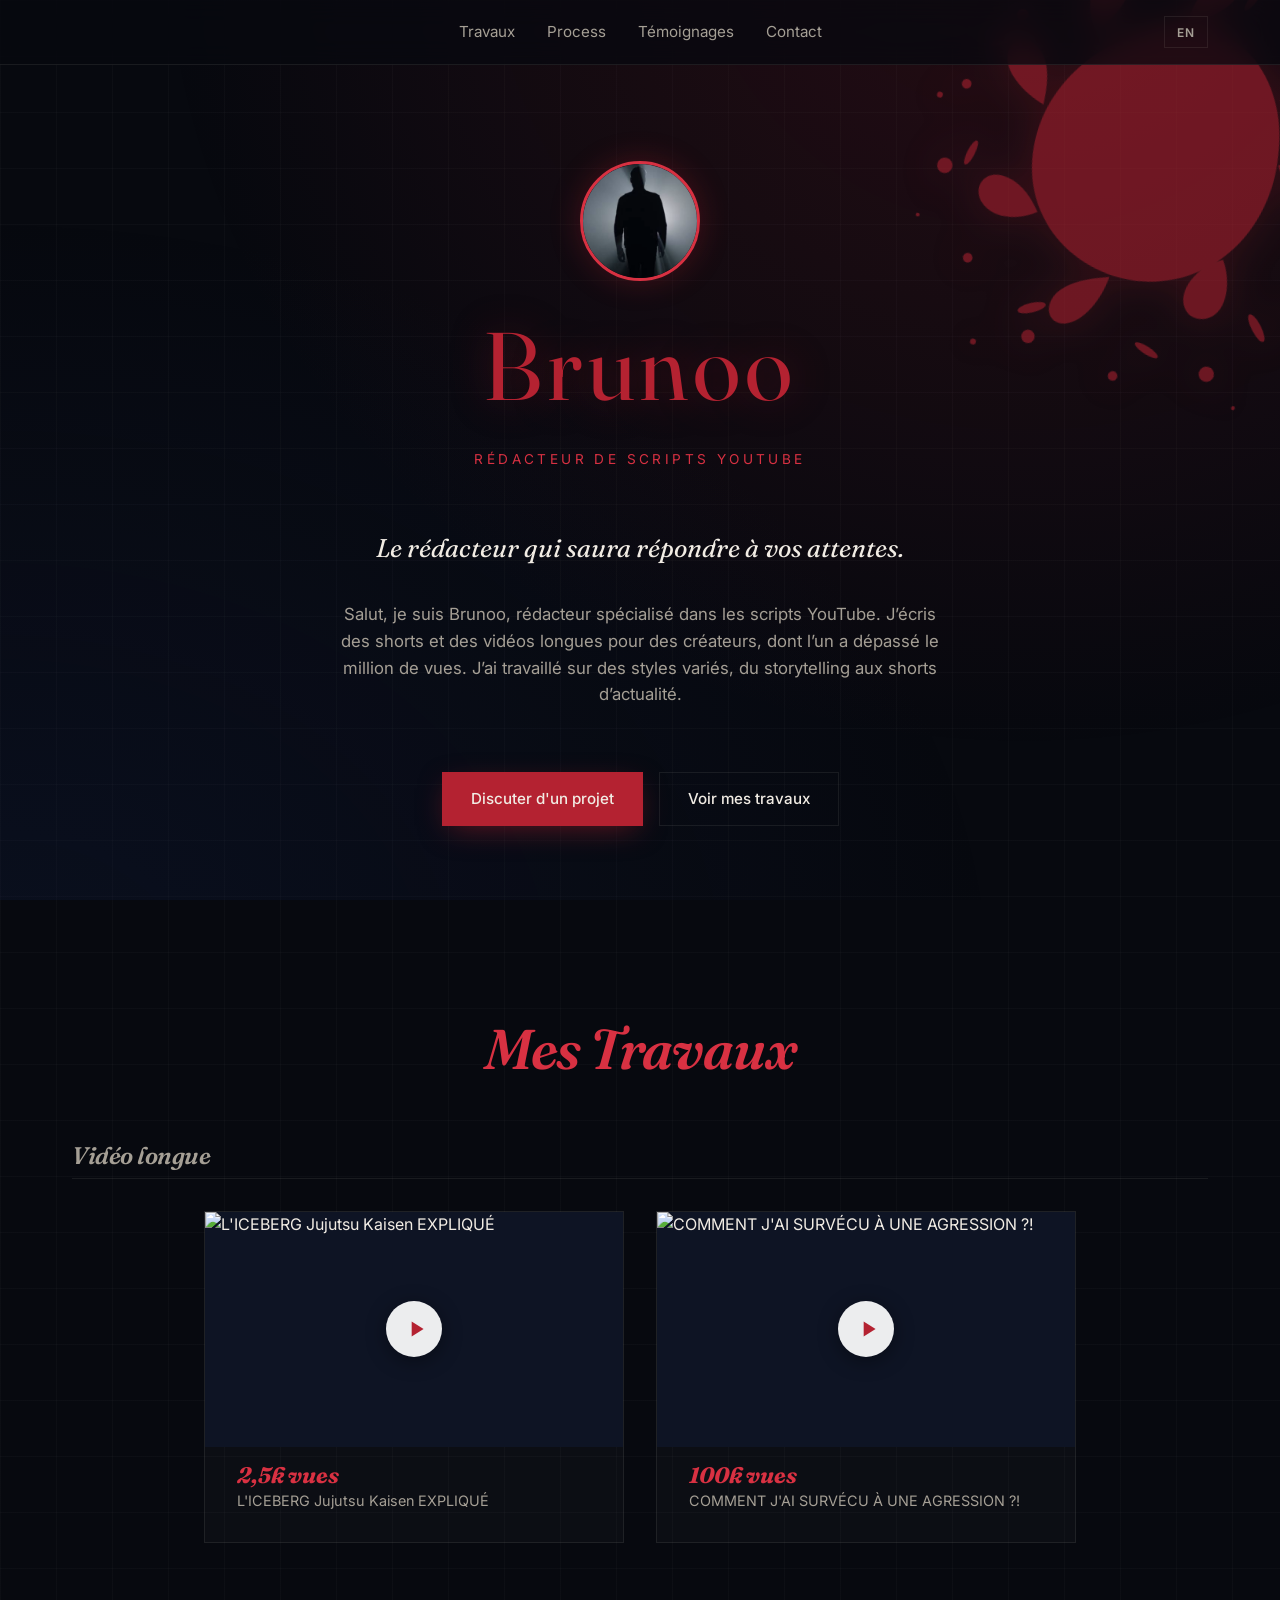
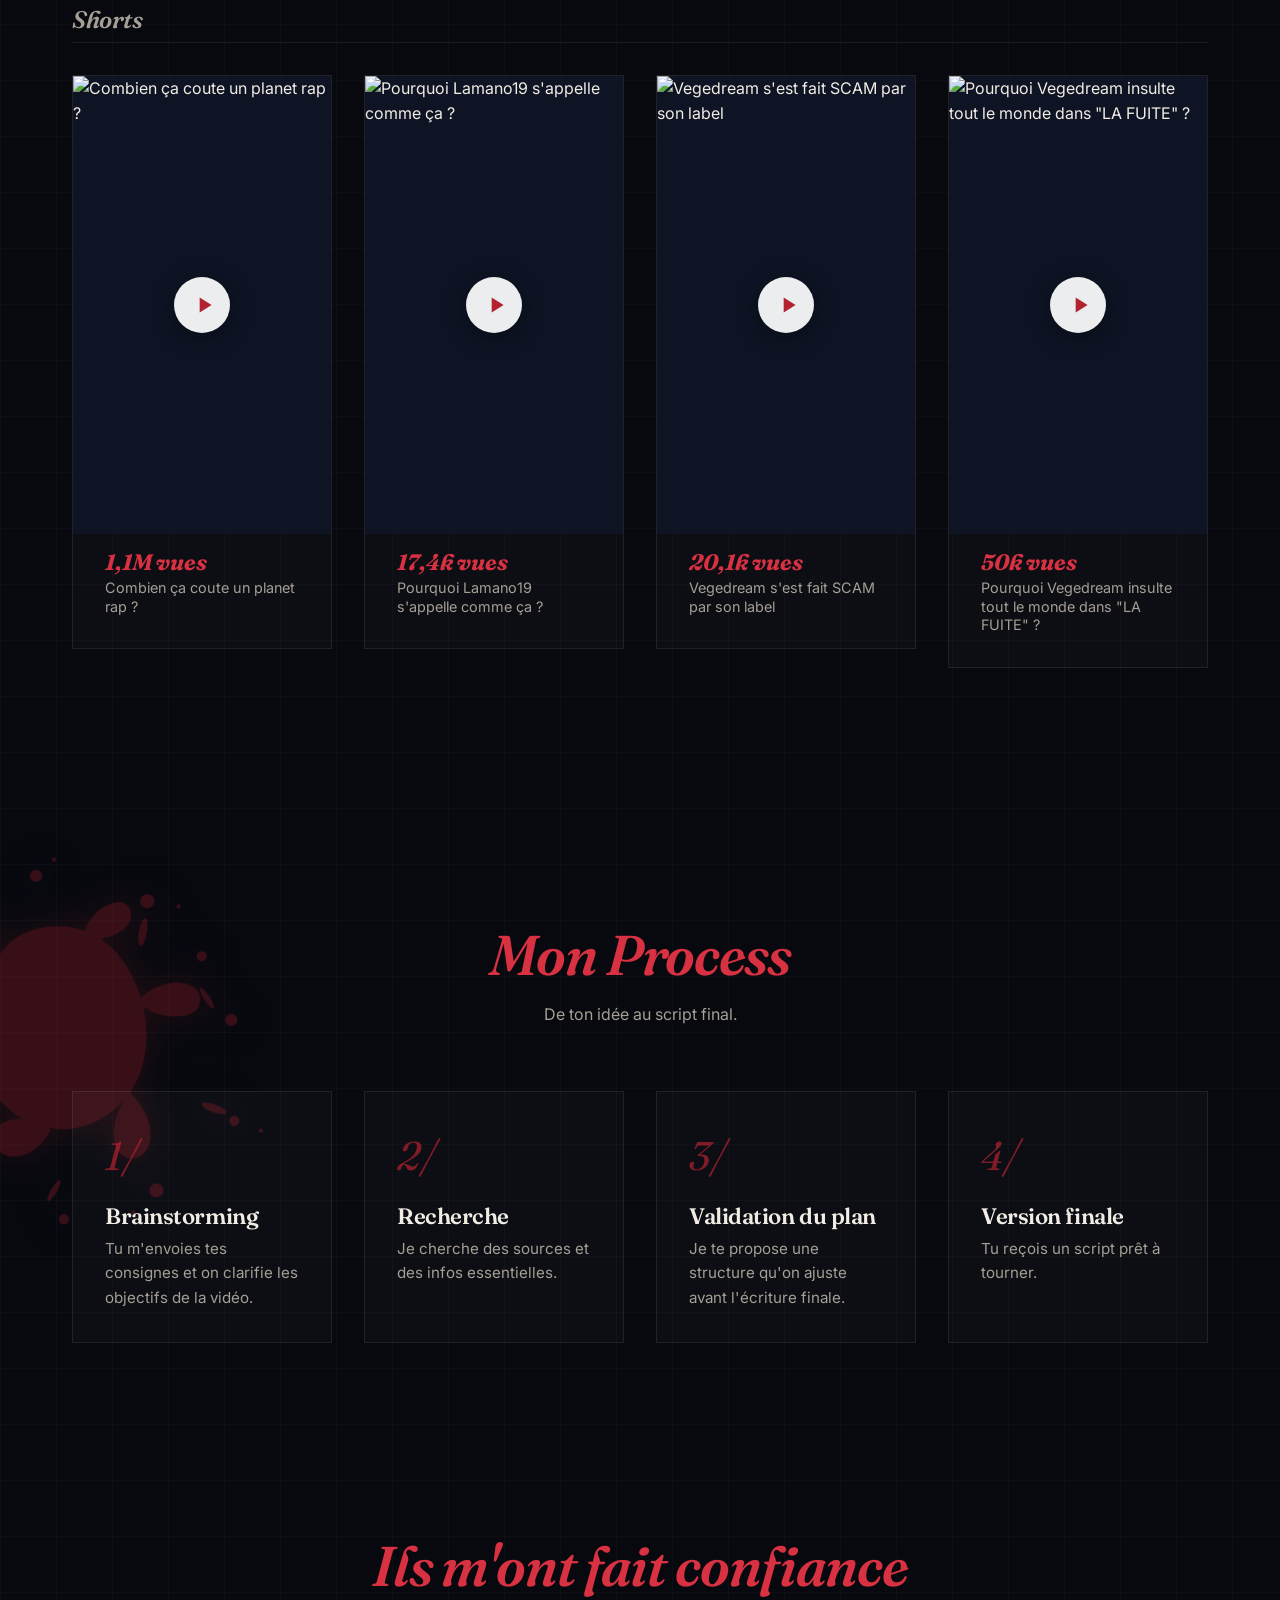
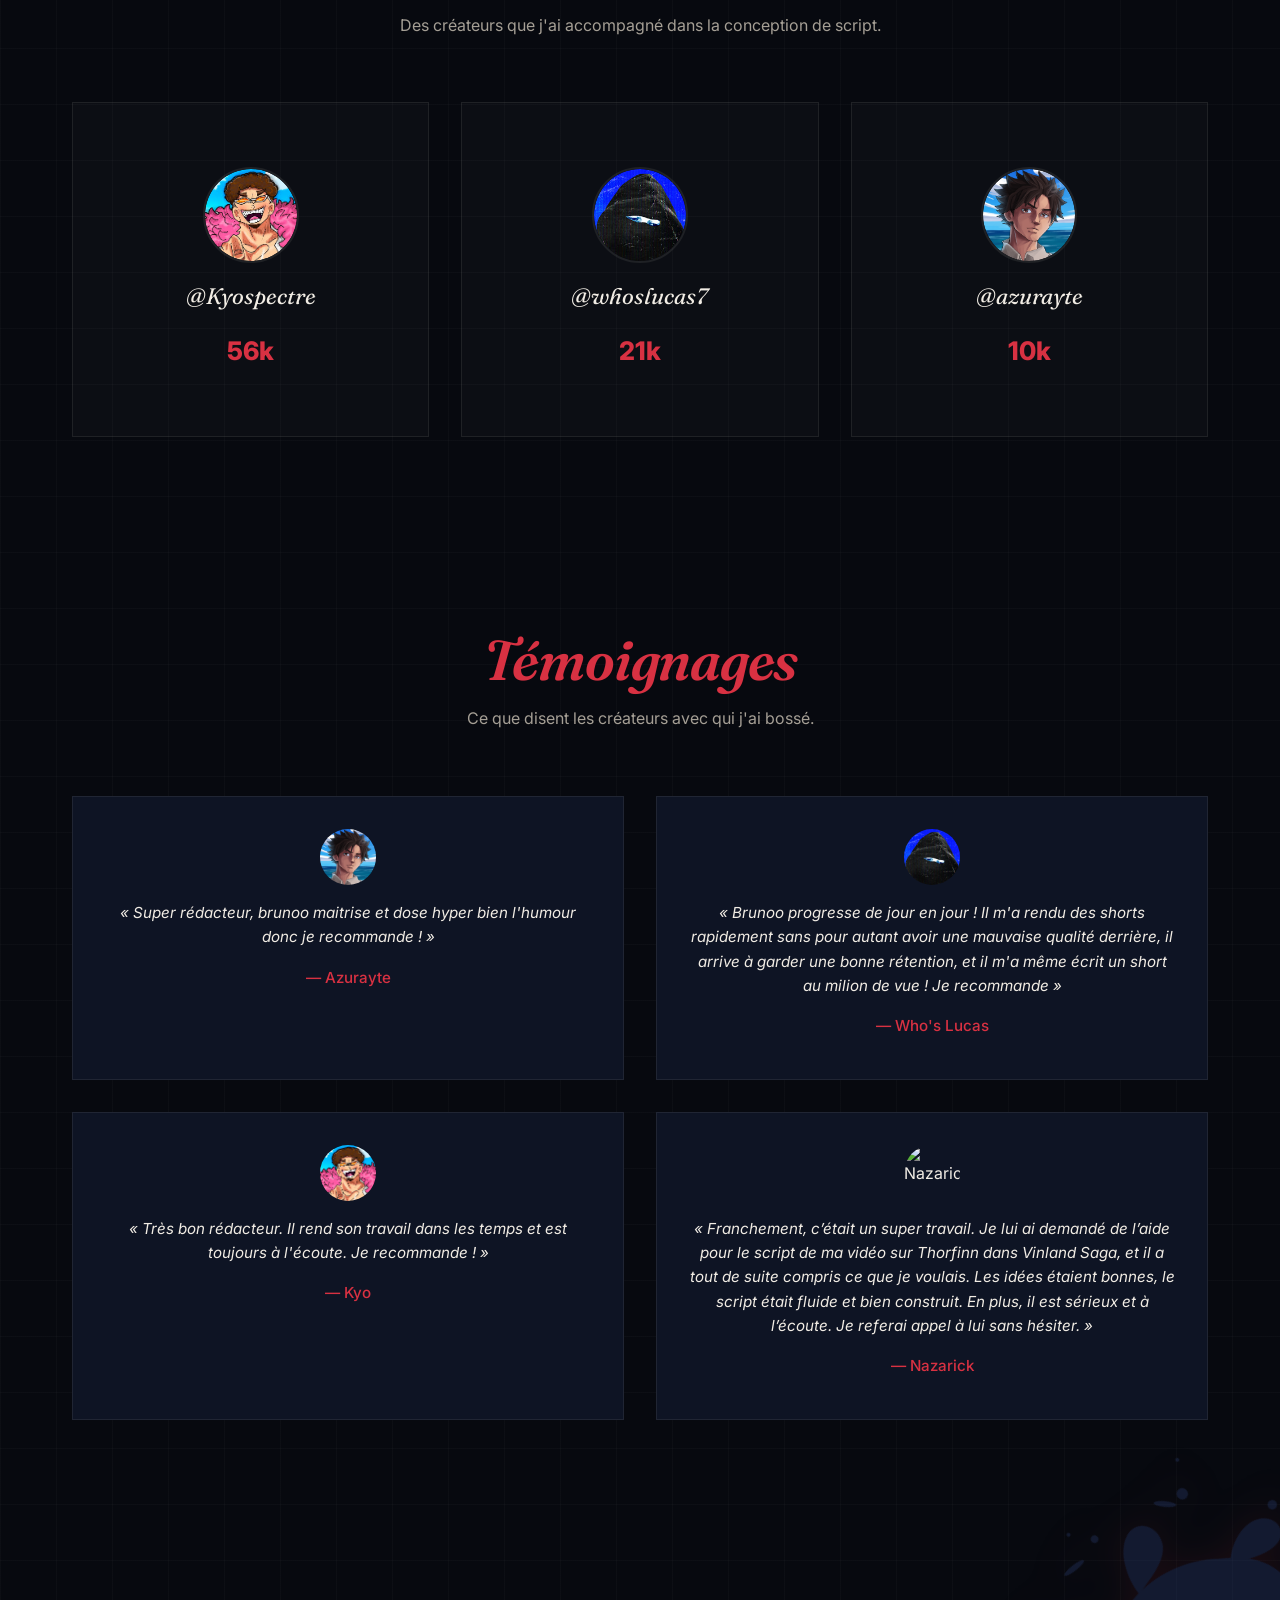
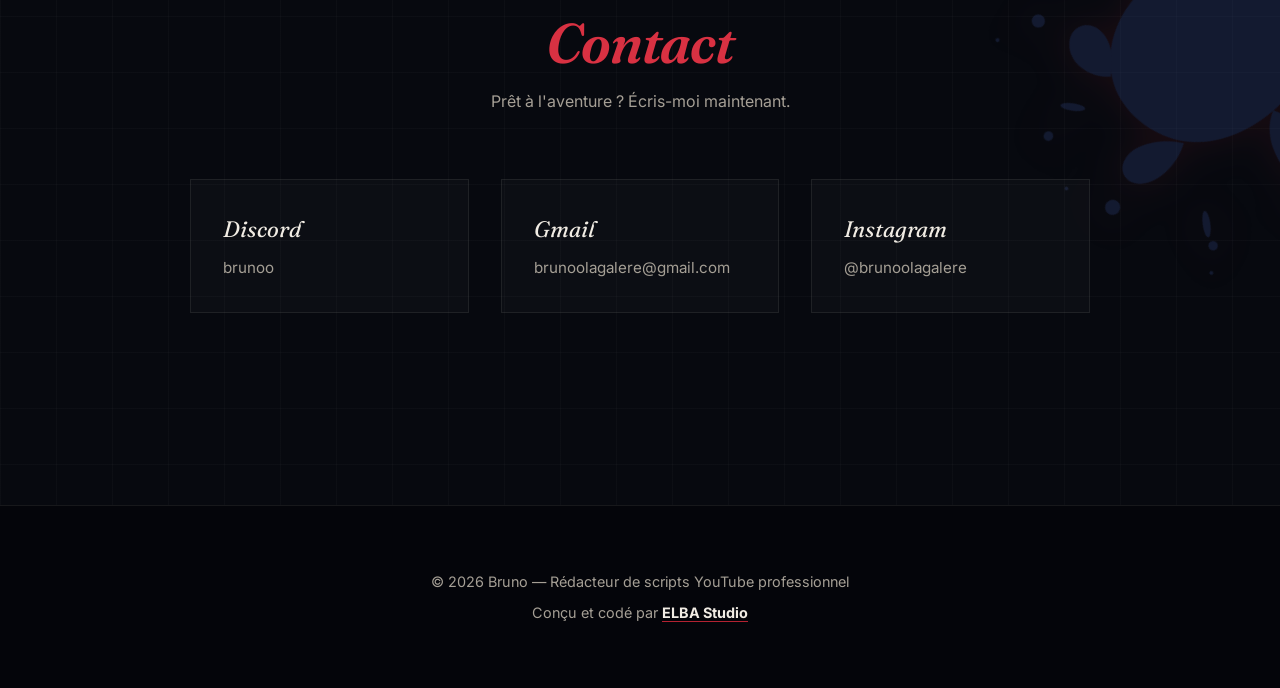
==== commit 026b0aae: "Add testimonial section and improve work metadata styling" ====
--- a/index.html
+++ b/index.html
@@ -112,9 +112,9 @@
                 Le rédacteur qui saura répondre à vos attentes.
             </p>
             <p class="hero-description" data-i18n="hero.desc">
-                Salut c'est Brunoo, rédacteur spécialisé dans les scripts Youtube.
-                J'écris des shorts et des vidéos longues pour les youtubeurs dont un qui a dépassé les 1M de vues
-                J'ai pu écrire de nombreux styles allant du storytelling aux shorts d'actualités.
+                Salut, je suis Brunoo, rédacteur spécialisé dans les scripts YouTube.
+                J’écris des shorts et des vidéos longues pour des créateurs, dont l’un a dépassé le million de vues.
+                J’ai travaillé sur des styles variés, du storytelling aux shorts d’actualité.
             </p>
             <div class="hero-actions">
                 <a href="#contact" class="btn btn--primary" data-i18n="hero.cta.primary">Discuter d'un projet</a>
@@ -141,6 +141,7 @@
                             </button>
                         </div>
                         <div class="work-meta">
+                            <span class="work-views">2,5k vues</span>
                             <a class="work-title-link" href="https://youtu.be/ZB6Sg9wH-cs" target="_blank" rel="noopener">
                                 L'ICEBERG Jujutsu Kaisen EXPLIQUÉ
                             </a>
@@ -155,6 +156,7 @@
                             </button>
                         </div>
                         <div class="work-meta">
+                            <span class="work-views">100k vues</span>
                             <a class="work-title-link" href="https://youtu.be/B6M1nXHVYpo" target="_blank" rel="noopener">
                                 COMMENT J'AI SURVÉCU À UNE AGRESSION ?!
                             </a>
@@ -174,7 +176,10 @@
                                 <svg viewBox="0 0 24 24" fill="currentColor" aria-hidden="true"><path d="M8 5v14l11-7z"/></svg>
                             </div>
                         </div>
-                        <div class="work-meta"><span class="work-title-link">Combien ça coute un planet rap ?</span></div>
+                        <div class="work-meta">
+                            <span class="work-views">1,1M vues</span>
+                            <span class="work-title-link">Combien ça coute un planet rap ?</span>
+                        </div>
                     </a>
                     <a class="work-card" href="https://www.youtube.com/shorts/IIvNH6ShW2w" target="_blank" rel="noopener">
                         <div class="work-thumb-yt">
@@ -183,7 +188,10 @@
                                 <svg viewBox="0 0 24 24" fill="currentColor" aria-hidden="true"><path d="M8 5v14l11-7z"/></svg>
                             </div>
                         </div>
-                        <div class="work-meta"><span class="work-title-link">Pourquoi Lamano19 s'appelle comme ça ?</span></div>
+                        <div class="work-meta">
+                            <span class="work-views">17,4k vues</span>
+                            <span class="work-title-link">Pourquoi Lamano19 s'appelle comme ça ?</span>
+                        </div>
                     </a>
                     <a class="work-card" href="https://www.youtube.com/shorts/osy-9O9NejA" target="_blank" rel="noopener">
                         <div class="work-thumb-yt">
@@ -192,7 +200,10 @@
                                 <svg viewBox="0 0 24 24" fill="currentColor" aria-hidden="true"><path d="M8 5v14l11-7z"/></svg>
                             </div>
                         </div>
-                        <div class="work-meta"><span class="work-title-link">Vegedream s'est fait SCAM par son label</span></div>
+                        <div class="work-meta">
+                            <span class="work-views">20,1k vues</span>
+                            <span class="work-title-link">Vegedream s'est fait SCAM par son label</span>
+                        </div>
                     </a>
                     <a class="work-card" href="https://www.youtube.com/shorts/1hJWLbbUdv0" target="_blank" rel="noopener">
                         <div class="work-thumb-yt">
@@ -201,7 +212,10 @@
                                 <svg viewBox="0 0 24 24" fill="currentColor" aria-hidden="true"><path d="M8 5v14l11-7z"/></svg>
                             </div>
                         </div>
-                        <div class="work-meta"><span class="work-title-link">Pourquoi Vegedream insulte tout le monde dans "LA FUITE" ?</span></div>
+                        <div class="work-meta">
+                            <span class="work-views">50k vues</span>
+                            <span class="work-title-link">Pourquoi Vegedream insulte tout le monde dans "LA FUITE" ?</span>
+                        </div>
                     </a>
                 </div>
             </div>
@@ -249,7 +263,7 @@
                 <a class="client-card" href="https://www.youtube.com/@Kyospectre" target="_blank" rel="noopener">
                     <div class="client-avatar"><img src="PP KYO.jpg" alt="Kyo"></div>
                     <span class="client-name">@Kyospectre</span>
-                    <span class="client-sub">51k</span>
+                    <span class="client-sub">56k</span>
                 </a>
                 <a class="client-card" href="https://www.youtube.com/@whoslucas7" target="_blank" rel="noopener">
                     <div class="client-avatar"><img src="PP_whoslucas.webp" alt="lucas"></div>
@@ -286,6 +300,24 @@
                     </blockquote>
                     <figcaption>— Who's Lucas</figcaption>
                 </figure>
+
+                <figure class="testimonial-card">
+                    <div class="testimonial-avatar" aria-hidden="true"><img src="PP KYO.jpg" alt="Kyo"></div>
+                    <blockquote>
+                        « Très bon rédacteur. Il rend son travail dans les temps et est toujours à l'écoute. Je recommande ! »
+                    </blockquote>
+                    <figcaption>— Kyo</figcaption>
+                </figure>
+
+                <figure class="testimonial-card" id="nazarick-testimonial">
+                    <a class="testimonial-avatar" href="#nazarick-testimonial" aria-label="Voir le témoignage de Nazarick">
+                        <img src="PP_nazarick.webp" alt="Nazarick">
+                    </a>
+                    <blockquote>
+                        « Franchement, c’était un super travail. Je lui ai demandé de l’aide pour le script de ma vidéo sur Thorfinn dans Vinland Saga, et il a tout de suite compris ce que je voulais. Les idées étaient bonnes, le script était fluide et bien construit. En plus, il est sérieux et à l’écoute. Je referai appel à lui sans hésiter. »
+                    </blockquote>
+                    <figcaption>— Nazarick</figcaption>
+                </figure>
             </div>
         </div>
     </section>
--- a/styles.css
+++ b/styles.css
@@ -1,65 +1,39 @@
 /* ================================================================
-   BRUNO — SITE VITRINE
-   Feuille de style unique
-   --------------------------------------------------------------
-   Sommaire :
-     1. VARIABLES (couleurs, typo, espacements)
-     2. RESET & BASE
-     3. UTILITAIRES (.container, .btn, etc.)
-     4. DÉCORATIONS — TACHES D'ENCRE
-     5. HEADER / NAVIGATION
-     6. SECTION : HERO
-     7. SECTION : STATS
-     8. SECTION : PROCESS
-     9. SECTION : TRAVAUX
-    10. SECTION : CLIENTS
-    11. SECTION : TÉMOIGNAGES
-    12. SECTION : CONTACT
-    13. FOOTER
-    14. RETOUR EN HAUT
-    15. RESPONSIVE (mobile / tablette)
-    16. ANIMATIONS
+   BRUNO — SITE VITRINE  |  styles.css
    ================================================================ */
 
 
 /* ================================================================
    1. VARIABLES
-   ----------------------------------------------------------------
-   Modifie ici pour changer toute la palette / la typo du site.
    ================================================================ */
 :root {
-    /* ---- Couleurs : palette encre / nuit / sang ---- */
-    --color-bg:           #07090f;   /* fond principal — noir bleuté */
-    --color-bg-deep:      #04050a;   /* fond plus sombre (footer)   */
-    --color-night:        #0e1424;   /* bleu nuit                    */
-    --color-night-soft:   #131a2e;   /* bleu nuit légèrement éclairci */
-    --color-accent:       #b3202b;   /* rouge encre — accent principal */
-    --color-accent-soft:  #d83a47;   /* rouge plus clair              */
-    --color-accent-deep:  #7a1219;   /* rouge sombre                 */
-    --color-text:         #f1ece4;   /* blanc papier                 */
-    --color-text-muted:   #a59f95;   /* texte secondaire             */
+    --color-bg:           #07090f;
+    --color-bg-deep:      #04050a;
+    --color-night:        #0e1424;
+    --color-night-soft:   #131a2e;
+    --color-accent:       #b3202b;
+    --color-accent-soft:  #d83a47;
+    --color-accent-deep:  #7a1219;
+    --color-text:         #f1ece4;
+    --color-text-muted:   #a59f95;
     --color-border:       rgba(241, 236, 228, 0.08);
     --color-card:         rgba(255, 255, 255, 0.025);
     --color-card-hover:   rgba(255, 255, 255, 0.05);
 
-    /* ---- Typographies ---- */
     --font-display: "Fraunces", "Cormorant Garamond", Georgia, serif;
     --font-body:    "Inter", system-ui, -apple-system, sans-serif;
 
-    /* ---- Espacements ---- */
     --space-xs: 0.5rem;
     --space-sm: 1rem;
     --space-md: 2rem;
     --space-lg: 4rem;
     --space-xl: 6rem;
 
-    /* ---- Tailles ---- */
     --container-max: 1200px;
     --radius-sm: 8px;
     --radius-md: 14px;
     --radius-lg: 20px;
 
-    /* ---- Transitions ---- */
     --t-fast: 0.2s ease;
     --t-med:  0.4s cubic-bezier(0.2, 0.8, 0.2, 1);
 }
@@ -70,10 +44,7 @@
    ================================================================ */
 *, *::before, *::after { box-sizing: border-box; }
 
-html {
-    scroll-behavior: smooth;
-    -webkit-text-size-adjust: 100%;
-}
+html { scroll-behavior: smooth; -webkit-text-size-adjust: 100%; }
 
 body {
     margin: 0;
@@ -82,7 +53,6 @@
     line-height: 1.6;
     color: var(--color-text);
     background-color: var(--color-bg);
-    /* Grille subtile en arrière-plan, comme le site Azurayte */
     background-image:
         linear-gradient(rgba(241, 236, 228, 0.025) 1px, transparent 1px),
         linear-gradient(90deg, rgba(241, 236, 228, 0.025) 1px, transparent 1px);
@@ -91,7 +61,6 @@
     position: relative;
 }
 
-/* Voile rouge léger en haut de page pour atmosphère encre */
 body::before {
     content: "";
     position: fixed;
@@ -103,15 +72,8 @@
 }
 
 img, svg { max-width: 100%; display: block; }
-
-a {
-    color: inherit;
-    text-decoration: none;
-    transition: color var(--t-fast);
-}
-
+a { color: inherit; text-decoration: none; transition: color var(--t-fast); }
 button { font: inherit; cursor: pointer; }
-
 h1, h2, h3, h4 {
     font-family: var(--font-display);
     font-weight: 600;
@@ -132,63 +94,16 @@
     z-index: 1;
 }
 
-/* ================================================================
-   5. HEADER / NAVIGATION
-   ================================================================ */
-.site-header {
-    position: sticky;
-    top: 0;
-    z-index: 50;
-    backdrop-filter: blur(14px);
-    background: rgba(7, 9, 15, 0.75);
-    border-bottom: 1px solid var(--color-border);
-}
-.header-inner {
-    max-width: var(--container-max);
-    margin: 0 auto;
-    display: grid;
-    grid-template-columns: 1fr auto 1fr;
-    align-items: center;
-    padding: 1rem var(--space-md);
-}
-.lang-toggle { justify-self: end; }
-.brand {
-    display: flex;
-    align-items: center;
-    gap: 0.5rem;
-    font-family: var(--font-display);
-    font-style: italic;
-    font-size: 1.4rem;
-}
-.brand-mark {
-    width: 36px;
-    height: 36px;
-    border-radius: 50%;
-    object-fit: cover;
-    border: 2px solid var(--color-accent-soft);
-    flex-shrink: 0;
-}
-.brand-name { color: var(--color-text); font-weight: 500; }
-.main-nav { display: flex; gap: var(--space-md); justify-self:center; }
-.main-nav a { color: var(--color-text-muted); font-size: 0.95rem; position: relative; }
-.main-nav a:hover { color: var(--color-text); }
-.main-nav a::after { content: ""; position: absolute; left: 0; bottom: -6px; width: 0; height: 1px; background: var(--color-accent-soft); transition: width var(--t-med); }
-.main-nav a:hover::after { width: 100%; }
-
-
-/* En-tête de section : titre + sous-titre */
 .section-header {
     text-align: center;
     margin-bottom: var(--space-lg);
 }
-
 .section-title {
     font-size: clamp(2.2rem, 5vw, 3.5rem);
     color: var(--color-accent-soft);
     font-style: italic;
     margin-bottom: var(--space-sm);
 }
-
 .section-subtitle {
     color: var(--color-text-muted);
     font-size: 1rem;
@@ -214,21 +129,60 @@
     color: var(--color-text);
     box-shadow: 0 8px 30px -8px rgba(179, 32, 43, 0.55);
 }
-.btn--primary:hover {
-    background: var(--color-accent-soft);
-    transform: translateY(-2px);
-}
+.btn--primary:hover { background: var(--color-accent-soft); transform: translateY(-2px); }
 .btn--ghost {
     background: transparent;
     color: var(--color-text);
     border-color: var(--color-border);
 }
-.btn--ghost:hover {
-    border-color: var(--color-accent);
-    color: var(--color-accent-soft);
-}
-
+.btn--ghost:hover { border-color: var(--color-accent); color: var(--color-accent-soft); }
+
+
+/* ================================================================
+   4. DÉCORATIONS — TACHES D'ENCRE
+   ================================================================ */
+.ink-decorations {
+    position: absolute;
+    inset: 0;
+    width: 100%;
+    height: 100%;
+    pointer-events: none;
+    z-index: 0;
+    overflow: hidden;
+}
+.ink-blot {
+    position: absolute;
+    fill: var(--color-accent);
+    opacity: 0.55;
+    filter: blur(0.5px) drop-shadow(0 0 18px rgba(179, 32, 43, 0.35));
+    mix-blend-mode: screen;
+}
+.ink-blot--top-right  { top: -60px; right: -90px; width: 460px; height: 460px; transform: rotate(15deg); }
+.ink-blot--mid-left   { top: 45%; left: -120px; width: 360px; height: 360px; fill: var(--color-accent-deep); opacity: 0.45; transform: rotate(-25deg); }
+.ink-blot--bottom-right { bottom: 8%; right: -100px; width: 380px; height: 380px; fill: #2a3a6e; opacity: 0.35; transform: rotate(40deg); }
+
+
+/* ================================================================
+   5. HEADER / NAVIGATION
+   ================================================================ */
+.site-header {
+    position: sticky;
+    top: 0;
+    z-index: 50;
+    backdrop-filter: blur(14px);
+    background: rgba(7, 9, 15, 0.75);
+    border-bottom: 1px solid var(--color-border);
+}
+.header-inner {
+    max-width: var(--container-max);
+    margin: 0 auto;
+    display: grid;
+    grid-template-columns: 1fr auto 1fr;
+    align-items: center;
+    padding: 1rem var(--space-md);
+}
 .lang-toggle {
+    justify-self: end;
     background: transparent;
     color: var(--color-text-muted);
     border: 1px solid var(--color-border);
@@ -241,117 +195,11 @@
     transition: border-color var(--t-fast), color var(--t-fast);
     flex-shrink: 0;
 }
-.lang-toggle:hover {
-    border-color: var(--color-accent);
-    color: var(--color-accent-soft);
-}
-
-
-/* ================================================================
-   4. DÉCORATIONS — TACHES D'ENCRE
-   ----------------------------------------------------------------
-   Remplacent le cerisier d'inspiration. Positions absolues,
-   pointer-events: none — purement décoratif.
-   ================================================================ */
-.ink-decorations {
-    position: absolute;
-    inset: 0;
-    width: 100%;
-    height: 100%;
-    pointer-events: none;
-    z-index: 0;
-    overflow: hidden;
-}
-
-.ink-blot {
-    position: absolute;
-    fill: var(--color-accent);
-    opacity: 0.55;
-    filter: blur(0.5px) drop-shadow(0 0 18px rgba(179, 32, 43, 0.35));
-    mix-blend-mode: screen;
-}
-
-.ink-blot--top-right {
-    top: -60px;
-    right: -90px;
-    width: 460px;
-    height: 460px;
-    transform: rotate(15deg);
-}
-.ink-blot--mid-left {
-    top: 45%;
-    left: -120px;
-    width: 360px;
-    height: 360px;
-    fill: var(--color-accent-deep);
-    opacity: 0.45;
-    transform: rotate(-25deg);
-}
-.ink-blot--bottom-right {
-    bottom: 8%;
-    right: -100px;
-    width: 380px;
-    height: 380px;
-    fill: #2a3a6e;       /* tache d'encre bleu nuit */
-    opacity: 0.35;
-    transform: rotate(40deg);
-}
-
-
-/* ================================================================
-  10. SECTION : CLIENTS
-   ================================================================ */
-.clients { padding: var(--space-xl) 0; }
-.clients-grid {
-    display: grid;
-    grid-template-columns: repeat(3, 1fr);
-    gap: var(--space-md);
-    justify-content: center;
-    align-items: center;
-    justify-items: center;
-}
-.client-card {
-    width: 100%;
-    max-width: 800px;
-    aspect-ratio: 1 / 1;
-    background: var(--color-card);
-    border: 1px solid var(--color-border);
-    padding: var(--space-md);
-    display: flex;
-    flex-direction: column;
-    justify-content: center;
-    align-items: center;
-    gap: var(--space-sm);
-    text-decoration: none;
-    color: var(--color-text);
-    transition: border-color var(--t-med), background var(--t-med), transform var(--t-med);
-}
-.client-card:hover {
-    border-color: var(--color-accent);
-    background: var(--color-card-hover);
-    transform: translateY(-4px);
-}
-.client-avatar {
-    width: 800px;
-    height: 800px;
-    border-radius: 50%;
-    border: 2px solid var(--color-border);
-    display: flex;
-    align-items: center;
-    justify-content: center;
-    font-size: 2rem;
-    margin-bottom: var(--space-xs);
-}
-.client-avatar img { width:100%; height:100%; object-fit:cover; border-radius:50%; }
-.client-name { font-size: 1.4rem; text-align:center; width:100%; display:block; }
-.client-sub { font-weight:800; font-size:1.6rem; text-align:center; width:100%; display:block; margin-top:0.25rem; }
-@media (max-width:560px){
-    .clients-grid { grid-template-columns: 1fr; }
-    .client-card { max-width: none; width: 100%; aspect-ratio: auto; }
-}
-.main-nav a:hover {
-    color: var(--color-text);
-}
+.lang-toggle:hover { border-color: var(--color-accent); color: var(--color-accent-soft); }
+
+.main-nav { display: flex; gap: var(--space-md); justify-self: center; }
+.main-nav a { color: var(--color-text-muted); font-size: 0.95rem; position: relative; }
+.main-nav a:hover { color: var(--color-text); }
 .main-nav a::after {
     content: "";
     position: absolute;
@@ -366,16 +214,8 @@
 /* ================================================================
    6. SECTION : HERO
    ================================================================ */
-.hero {
-    position: relative;
-    padding: var(--space-xl) 0;
-    text-align: center;
-    overflow: hidden;
-}
-.hero-inner {
-    max-width: 760px;
-    text-align: center;
-}
+.hero { position: relative; padding: var(--space-xl) 0; text-align: center; overflow: hidden; }
+.hero-inner { max-width: 760px; text-align: center; }
 .eyebrow {
     display: inline-block;
     color: var(--color-accent-soft);
@@ -385,8 +225,7 @@
     margin-bottom: var(--space-md);
 }
 .hero-avatar {
-    width: 120px;
-    height: 120px;
+    width: 120px; height: 120px;
     border-radius: 50%;
     object-fit: cover;
     border: 3px solid var(--color-accent-soft);
@@ -417,49 +256,17 @@
     max-width: 620px;
     margin: 0 auto var(--space-lg);
 }
-.hero-actions {
-    display: flex;
-    gap: var(--space-sm);
-    justify-content: center;
-    flex-wrap: wrap;
-}
+.hero-actions { display: flex; gap: var(--space-sm); justify-content: center; flex-wrap: wrap; }
 
 
 /* ================================================================
    7. SECTION : STATS
    ================================================================ */
-.stats {
-    padding: var(--space-lg) 0;
-    border-top: 1px solid var(--color-border);
-    border-bottom: 1px solid var(--color-border);
-}
-.stats-grid {
-    list-style: none;
-    margin: 0; padding: 0;
-    display: grid;
-    grid-template-columns: repeat(4, 1fr);
-    gap: var(--space-md);
-    text-align: center;
-}
-.stat-item {
-    display: flex;
-    flex-direction: column;
-    align-items: center;
-    gap: var(--space-xs);
-}
-.stat-number {
-    font-family: var(--font-display);
-    font-size: clamp(2.2rem, 4vw, 3rem);
-    font-style: italic;
-    color: var(--color-accent-soft);
-    font-weight: 700;
-}
-.stat-label {
-    font-size: 0.9rem;
-    color: var(--color-text-muted);
-    text-transform: uppercase;
-    letter-spacing: 0.1em;
-}
+.stats { padding: var(--space-lg) 0; border-top: 1px solid var(--color-border); border-bottom: 1px solid var(--color-border); }
+.stats-grid { list-style: none; margin: 0; padding: 0; display: grid; grid-template-columns: repeat(4, 1fr); gap: var(--space-md); text-align: center; }
+.stat-item { display: flex; flex-direction: column; align-items: center; gap: var(--space-xs); }
+.stat-number { font-family: var(--font-display); font-size: clamp(2.2rem, 4vw, 3rem); font-style: italic; color: var(--color-accent-soft); font-weight: 700; }
+.stat-label { font-size: 0.9rem; color: var(--color-text-muted); text-transform: uppercase; letter-spacing: 0.1em; }
 
 
 /* ================================================================
@@ -467,442 +274,278 @@
    ================================================================ */
 .process { padding: var(--space-xl) 0; }
 .process-grid {
-    list-style: none;
-    margin: 0; padding: 0;
-    display: grid;
-    grid-template-columns: repeat(4, 1fr);
-    gap: var(--space-md);
-    counter-reset: process-counter;
+    list-style: none; margin: 0; padding: 0;
+    display: grid; grid-template-columns: repeat(4, 1fr); gap: var(--space-md);
 }
 .process-step {
     background: var(--color-card);
     border: 1px solid var(--color-border);
-    border-radius: 0;
     padding: var(--space-md);
     position: relative;
     transition: border-color var(--t-med), transform var(--t-med), background var(--t-med);
 }
-.process-step:hover {
-    border-color: var(--color-accent);
-    background: var(--color-card-hover);
-    transform: translateY(-4px);
-}
-.step-number {
-    font-family: var(--font-display);
-    font-style: italic;
-    font-size: 2.5rem;
-    color: var(--color-accent);
-    opacity: 0.7;
-    display: block;
-    margin-bottom: var(--space-sm);
-}
-.step-title {
-    font-size: 1.4rem;
-    color: var(--color-text);
-    margin-bottom: var(--space-xs);
-}
-.step-text {
-    color: var(--color-text-muted);
-    font-size: 0.95rem;
-    margin: 0;
-}
+.process-step:hover { border-color: var(--color-accent); background: var(--color-card-hover); transform: translateY(-4px); }
+.step-number { font-family: var(--font-display); font-style: italic; font-size: 2.5rem; color: var(--color-accent); opacity: 0.7; display: block; margin-bottom: var(--space-sm); }
+.step-title { font-size: 1.4rem; color: var(--color-text); margin-bottom: var(--space-xs); }
+.step-text { color: var(--color-text-muted); font-size: 0.95rem; margin: 0; }
 
 
 /* ================================================================
    9. SECTION : TRAVAUX
-   ----------------------------------------------------------------
-   Grille bento (mosaïque irrégulière) façon Azurayte.
    ================================================================ */
 .works { padding: var(--space-xl) 0; }
-
-.filters {
-    display: flex;
-    justify-content: center;
-    flex-wrap: wrap;
-    gap: var(--space-sm);
-    margin-bottom: var(--space-lg);
-}
-.filter-btn {
-    background: transparent;
-    color: var(--color-text-muted);
-    border: 1px solid var(--color-border);
-    border-radius: 0;
-    padding: 0.5rem 1.2rem;
-    font-size: 0.9rem;
-    transition: all var(--t-fast);
-}
-.filter-btn:hover { color: var(--color-text); border-color: var(--color-text-muted); }
-.filter-btn.is-active {
-    background: var(--color-accent);
-    color: var(--color-text);
-    border-color: var(--color-accent);
-}
-
-.works-section {
-    margin-bottom: var(--space-lg);
-}
+.works-section { margin-bottom: var(--space-lg); }
 .works-subtitle {
-    font-family: var(--font-display);
-    font-style: italic;
-    font-size: 1.5rem;
-    color: var(--color-text-muted);
-    margin-bottom: var(--space-md);
-    padding-bottom: var(--space-xs);
-    border-bottom: 1px solid var(--color-border);
-}
-.works-single {
-    max-width: 920px;
-    margin: 0 auto;
-}
-.works-row {
-    display: flex;
-    flex-wrap: wrap;
-    gap: var(--space-md);
-    justify-content: center;
-}
-.works-row .work-card {
-    flex: 1 1 min(420px, 100%);
-    max-width: 420px;
-}
+    font-family: var(--font-display); font-style: italic; font-size: 1.5rem;
+    color: var(--color-text-muted); margin-bottom: var(--space-md);
+    padding-bottom: var(--space-xs); border-bottom: 1px solid var(--color-border);
+}
+.works-single { max-width: 920px; margin: 0 auto; }
+.works-row { display: flex; flex-wrap: wrap; gap: var(--space-md); justify-content: center; }
+.works-row .work-card { flex: 1 1 min(420px, 100%); max-width: 420px; }
 .works-single .work-thumb-yt { aspect-ratio: 16 / 9; }
 
-.works-grid {
-    display: grid;
-    grid-template-columns: repeat(4, 1fr);
-    gap: var(--space-md);
-    align-items: start;
-}
+.works-grid { display: grid; grid-template-columns: repeat(4, 1fr); gap: var(--space-md); align-items: start; }
 .works-grid .work-thumb-yt { aspect-ratio: 9 / 16; }
+
 .work-card {
     background: var(--color-card);
     border: 1px solid var(--color-border);
-    border-radius: 0;
     overflow: hidden;
     transition: transform var(--t-med), border-color var(--t-med);
 }
-.work-card:hover {
-    transform: translateY(-6px);
-    border-color: var(--color-accent);
-}
+.work-card:hover { transform: translateY(-6px); border-color: var(--color-accent); }
 .work-card.is-hidden { display: none; }
 
-/* Conteneur vignette cliquable */
 .work-thumb-yt {
-    position: relative;
-    overflow: hidden;
-    cursor: pointer;
+    position: relative; overflow: hidden; cursor: pointer;
     background: var(--color-night);
 }
-
 .work-thumb-yt img {
-    width: 100%;
-    height: 100%;
-    object-fit: cover;
+    width: 100%; height: 100%; object-fit: cover; display: block;
+    transition: transform var(--t-med);
+}
+.work-thumb-yt:hover img { transform: scale(1.04); }
+.work-thumb-yt iframe { position: absolute; inset: 0; width: 100%; height: 100%; border: none; }
+
+/* Vignette non-embeddable : lien direct sans JS */
+.work-thumb-yt--no-embed {
     display: block;
-    transition: transform var(--t-med);
-}
-.work-thumb-yt:hover img { transform: scale(1.04); }
-
-.work-thumb-yt iframe {
+    text-decoration: none;
+}
+
+/* Badge "Voir sur YouTube" */
+.yt-external-badge {
     position: absolute;
-    inset: 0;
-    width: 100%;
-    height: 100%;
-    border: none;
-}
+    bottom: 10px;
+    left: 50%;
+    transform: translateX(-50%);
+    background: rgba(0,0,0,0.72);
+    color: #fff;
+    font-size: 0.75rem;
+    font-family: var(--font-body);
+    padding: 0.25rem 0.65rem;
+    border-radius: 4px;
+    white-space: nowrap;
+    pointer-events: none;
+    opacity: 0;
+    transition: opacity var(--t-fast);
+}
+.work-thumb-yt--no-embed:hover .yt-external-badge { opacity: 1; }
 
 /* Bouton play */
 .play-btn {
-    position: absolute;
-    top: 50%;
-    left: 50%;
+    position: absolute; top: 50%; left: 50%;
     transform: translate(-50%, -50%);
-    width: 56px;
-    height: 56px;
+    width: 56px; height: 56px;
     border-radius: 50%;
     background: rgba(255, 255, 255, 0.92);
     border: none;
-    display: flex;
-    align-items: center;
-    justify-content: center;
+    display: flex; align-items: center; justify-content: center;
     color: var(--color-accent);
     cursor: pointer;
     transition: transform var(--t-fast), background var(--t-fast), box-shadow var(--t-fast);
     box-shadow: 0 4px 20px rgba(0,0,0,0.4);
     pointer-events: none;
 }
-.play-btn svg {
-    width: 26px;
-    height: 26px;
-    margin-left: 3px;
-}
+.play-btn svg { width: 26px; height: 26px; margin-left: 3px; }
 .work-thumb-yt:hover .play-btn {
     transform: translate(-50%, -50%) scale(1.12);
     background: #fff;
     box-shadow: 0 6px 28px rgba(0,0,0,0.5);
 }
 
-/* Titre cliquable sous la vignette */
-.work-meta {
-    padding: var(--space-sm) var(--space-md) var(--space-md);
-}
-.work-title-link {
+.work-meta { padding: var(--space-sm) var(--space-md) var(--space-md); display: flex; flex-direction: column; gap: 0.25rem; }
+.work-views {
     display: block;
-    font-family: var(--font-body);
-    font-size: 1rem;
-    color: var(--color-text);
-    line-height: 1.3;
-    transition: color var(--t-fast);
-}
+    font-family: var(--font-display);
+    font-style: italic;
+    font-size: 1.4rem;
+    font-weight: 700;
+    color: var(--color-accent-soft);
+    line-height: 1.1;
+}
+.work-title-link { display: block; font-family: var(--font-body); font-size: 0.9rem; color: var(--color-text-muted); line-height: 1.3; transition: color var(--t-fast); }
 .work-title-link:hover { color: var(--color-accent-soft); }
 
 
 /* ================================================================
-  10. SECTION : CLIENTS
+   10. SECTION : CLIENTS
+   ----------------------------------------------------------------
+   FIX : cartes agrandies, grille alignée sur le container du site
    ================================================================ */
 .clients { padding: var(--space-xl) 0; }
+
 .clients-grid {
-    display: flex;
-    justify-content: center;
+    display: grid;
+    grid-template-columns: repeat(3, 1fr);
     gap: var(--space-md);
-    flex-wrap: wrap;
-}
+}
+
 .client-card {
     background: var(--color-card);
     border: 1px solid var(--color-border);
-    border-radius: 0;
-    padding: var(--space-md) var(--space-sm);
+    padding: var(--space-lg) var(--space-md);
     display: flex;
     flex-direction: column;
     align-items: center;
-    gap: calc(var(--space-sm) - 0.2rem);
+    gap: var(--space-sm);
     text-decoration: none;
     color: var(--color-text);
     transition: border-color var(--t-med), background var(--t-med), transform var(--t-med);
-    flex: 0 0 180px;
-    max-width: 180px;
-}
-    .client-card:hover {
-        border-color: var(--color-accent);
-        background: var(--color-card-hover);
-        transform: translateY(-4px);
-    }
-    .client-avatar {
-        width: 48px;
-        height: 48px;
-        border-radius: 50%;
-        background: var(--color-night);
-        border: 2px solid var(--color-border);
-        display: flex;
-        align-items: center;
-        justify-content: center;
-        font-family: var(--font-display);
-        font-style: italic;
-        font-size: 1.5rem;
-        color: var(--color-accent-soft);
-        margin-bottom: var(--space-xs);
-    }
-    .client-avatar img {
-        width: 100%;
-        height: 100%;
-        object-fit: cover;
-        border-radius: 50%;
-    }
-    .client-name {
-        display: block;
-        font-family: var(--font-display);
-        font-style: italic;
-        font-size: 1.2rem;
-        color: var(--color-text);
-    }
-    .client-sub {
-        font-weight: bold;
-        font-size: 0.95rem;
-}
-
-
-/* ================================================================
-  11. SECTION : TÉMOIGNAGES
+}
+.client-card:hover {
+    border-color: var(--color-accent);
+    background: var(--color-card-hover);
+    transform: translateY(-4px);
+}
+
+.client-avatar {
+    width: 96px;
+    height: 96px;
+    border-radius: 50%;
+    border: 2px solid var(--color-border);
+    overflow: hidden;
+    flex-shrink: 0;
+}
+.client-avatar img { width: 100%; height: 100%; object-fit: cover; border-radius: 50%; display: block; }
+
+.client-name {
+    font-family: var(--font-display);
+    font-style: italic;
+    font-size: 1.4rem;
+    color: var(--color-text);
+    text-align: center;
+    display: block;
+}
+.client-sub {
+    font-weight: 800;
+    font-size: 1.6rem;
+    color: var(--color-accent-soft);
+    text-align: center;
+    display: block;
+}
+
+@media (max-width: 700px) {
+    .clients-grid { grid-template-columns: 1fr; }
+}
+
+
+/* ================================================================
+   11. SECTION : TÉMOIGNAGES
    ================================================================ */
 .testimonials { padding: var(--space-xl) 0; }
-.testimonials-grid {
-    display: grid;
-    grid-template-columns: repeat(auto, 1fr);
-    gap: var(--space-md);
-}
+.testimonials-grid { display: grid; grid-template-columns: repeat(2, 1fr); gap: var(--space-md); }
+@media (max-width: 900px) { .testimonials-grid { grid-template-columns: 1fr; } }
 .testimonial-card {
     background: var(--color-night);
     border: 1px solid var(--color-border);
     padding: var(--space-md) var(--space-md) calc(var(--space-md) + 0.5rem);
-    margin: 0;
-    text-align: center;
-    position: relative;
+    margin: 0; text-align: center; position: relative;
     transition: border-color var(--t-med);
 }
 .testimonial-card:hover { border-color: var(--color-accent); }
 .testimonial-avatar img {
-    width: 56px; height: 56px;
-    border-radius: 50%;
-    background: linear-gradient(135deg, var(--color-accent) 0%, var(--color-accent-deep) 100%);
-    color: var(--color-text);
-    display: flex;
-    align-items: center;
-    justify-content: center;
-    font-family: var(--font-display);
-    font-style: italic;
-    font-weight: 700;
-    font-size: 1.4rem;
-    margin: 0 auto var(--space-sm);
-}
-.testimonial-card blockquote {
-    font-style: italic;
-    color: var(--color-text);
-    font-size: 0.95rem;
-    margin: 0 0 var(--space-sm);
-    line-height: 1.6;
-}
-.testimonial-card figcaption {
-    color: var(--color-accent-soft);
-    font-weight: 500;
-    font-size: 0.95rem;
-}
-
-
-/* ================================================================
-  12. SECTION : CONTACT
+    width: 56px; height: 56px; border-radius: 50%;
+    display: block; margin: 0 auto var(--space-sm);
+    object-fit: cover;
+}
+.testimonial-card blockquote { font-style: italic; color: var(--color-text); font-size: 0.95rem; margin: 0 0 var(--space-sm); line-height: 1.6; }
+.testimonial-card figcaption { color: var(--color-accent-soft); font-weight: 500; font-size: 0.95rem; }
+
+
+/* ================================================================
+   12. SECTION : CONTACT
    ================================================================ */
 .contact { padding: var(--space-xl) 0; }
-.contact-grid {
-    display: grid;
-    grid-template-columns: repeat(3, 1fr);
-    gap: var(--space-md);
-    max-width: 900px;
-    margin: 0 auto;
-}
+.contact-grid { display: grid; grid-template-columns: repeat(3, 1fr); gap: var(--space-md); max-width: 900px; margin: 0 auto; }
 .contact-card {
     background: var(--color-card);
     border: 1px solid var(--color-border);
     padding: var(--space-md);
-    display: flex;
-    flex-direction: column;
-    gap: var(--space-xs);
+    display: flex; flex-direction: column; gap: var(--space-xs);
     transition: all var(--t-med);
 }
-.contact-card:hover {
-    border-color: var(--color-accent);
-    background: var(--color-card-hover);
-    transform: translateY(-3px);
-}
-.contact-label {
-    font-family: var(--font-display);
-    font-style: italic;
-    font-size: 1.4rem;
-    color: var(--color-text);
-}
-.contact-value {
-    color: var(--color-text-muted);
-    font-size: 0.95rem;
-    word-break: break-all;
-}
-
-
-/* ================================================================
-  13. FOOTER + CRÉDITS ELBA-STUDIO
+.contact-card:hover { border-color: var(--color-accent); background: var(--color-card-hover); transform: translateY(-3px); }
+.contact-label { font-family: var(--font-display); font-style: italic; font-size: 1.4rem; color: var(--color-text); }
+.contact-value { color: var(--color-text-muted); font-size: 0.95rem; word-break: break-all; }
+
+
+/* ================================================================
+   13. FOOTER
    ================================================================ */
 .site-footer {
     background: var(--color-bg-deep);
     border-top: 1px solid var(--color-border);
     padding: var(--space-lg) 0;
     margin-top: var(--space-xl);
-    position: relative;
-    z-index: 1;
-}
-.footer-inner {
-    text-align: center;
-    display: flex;
-    flex-direction: column;
-    gap: var(--space-xs);
-}
-.footer-copy {
-    color: var(--color-text-muted);
-    font-size: 0.9rem;
-    margin: 0;
-}
-.footer-credit {
-    color: var(--color-text-muted);
-    font-size: 0.9rem;
-    margin: 0;
-}
-.footer-credit a {
-    color: var(--color-text);
-    border-bottom: 1px solid var(--color-accent);
-    transition: color var(--t-fast);
-}
-.footer-credit a:hover {
-    color: var(--color-accent-soft);
-}
-
-
-/* ================================================================
-  14. RETOUR EN HAUT
+    position: relative; z-index: 1;
+}
+.footer-inner { text-align: center; display: flex; flex-direction: column; gap: var(--space-xs); }
+.footer-copy { color: var(--color-text-muted); font-size: 0.9rem; margin: 0; }
+.footer-credit { color: var(--color-text-muted); font-size: 0.9rem; margin: 0; }
+.footer-credit a { color: var(--color-text); border-bottom: 1px solid var(--color-accent); transition: color var(--t-fast); }
+.footer-credit a:hover { color: var(--color-accent-soft); }
+
+
+/* ================================================================
+   14. RETOUR EN HAUT
    ================================================================ */
 .back-to-top {
-    position: fixed;
-    bottom: var(--space-md);
-    right: var(--space-md);
-    width: 48px; height: 48px;
-    border-radius: 50%;
-    background: var(--color-accent);
-    color: var(--color-text);
-    display: flex;
-    align-items: center;
-    justify-content: center;
-    font-size: 1.2rem;
-    font-weight: 700;
+    position: fixed; bottom: var(--space-md); right: var(--space-md);
+    width: 48px; height: 48px; border-radius: 50%;
+    background: var(--color-accent); color: var(--color-text);
+    display: flex; align-items: center; justify-content: center;
+    font-size: 1.2rem; font-weight: 700;
     box-shadow: 0 8px 30px -10px rgba(179, 32, 43, 0.7);
-    z-index: 40;
-    transition: transform var(--t-fast), background var(--t-fast);
-}
-.back-to-top:hover {
-    background: var(--color-accent-soft);
-    transform: translateY(-3px);
-}
-
-
-/* ================================================================
-  15. RESPONSIVE — Mobile / Tablette
+    z-index: 40; transition: transform var(--t-fast), background var(--t-fast);
+}
+.back-to-top:hover { background: var(--color-accent-soft); transform: translateY(-3px); }
+
+
+/* ================================================================
+   15. RESPONSIVE
    ================================================================ */
 @media (max-width: 900px) {
-    .stats-grid { grid-template-columns: repeat(2, 1fr); }
-    .process-grid { grid-template-columns: repeat(2, 1fr); }
-    .works-grid { grid-template-columns: repeat(2, 1fr); }
-    .testimonials-grid { grid-template-columns: 1fr; }
-    .contact-grid { grid-template-columns: 1fr; }
-    .main-nav { display: none; }   /* à remplacer par un menu burger si besoin */
-}
-
+    .stats-grid          { grid-template-columns: repeat(2, 1fr); }
+    .process-grid        { grid-template-columns: repeat(2, 1fr); }
+    .works-grid          { grid-template-columns: repeat(2, 1fr); }
+    .testimonials-grid   { grid-template-columns: 1fr; }
+    .contact-grid        { grid-template-columns: 1fr; }
+    .main-nav            { display: none; }
+}
 @media (max-width: 560px) {
-    .stats-grid { grid-template-columns: 1fr 1fr; }
-    .process-grid { grid-template-columns: 1fr; }
-    .works-grid { grid-template-columns: 1fr; }
-    .clients-grid { grid-template-columns: 1fr; }
-    .client-card { padding: var(--space-md); }
-    .filters { gap: 0.4rem; }
-    .filter-btn { padding: 0.4rem 0.9rem; font-size: 0.85rem; }
-    .header-inner { padding: 0.85rem var(--space-sm); }
-    .container { padding: 0 var(--space-sm); }
-}
-
-
-/* ================================================================
-  16. ANIMATIONS — apparition au scroll
-   ================================================================ */
-.reveal {
-    opacity: 0;
-    transform: translateY(20px);
-    transition: opacity 0.8s ease, transform 0.8s ease;
-}
-.reveal.is-visible {
-    opacity: 1;
-    transform: translateY(0);
-}
+    .stats-grid          { grid-template-columns: 1fr 1fr; }
+    .process-grid        { grid-template-columns: 1fr; }
+    .works-grid          { grid-template-columns: 1fr; }
+    .clients-grid        { grid-template-columns: 1fr; }
+    .header-inner        { padding: 0.85rem var(--space-sm); }
+    .container           { padding: 0 var(--space-sm); }
+}
+
+
+/* ================================================================
+   16. ANIMATIONS
+   ================================================================ */
+.reveal { opacity: 0; transform: translateY(20px); transition: opacity 0.8s ease, transform 0.8s ease; }
+.reveal.is-visible { opacity: 1; transform: translateY(0); }
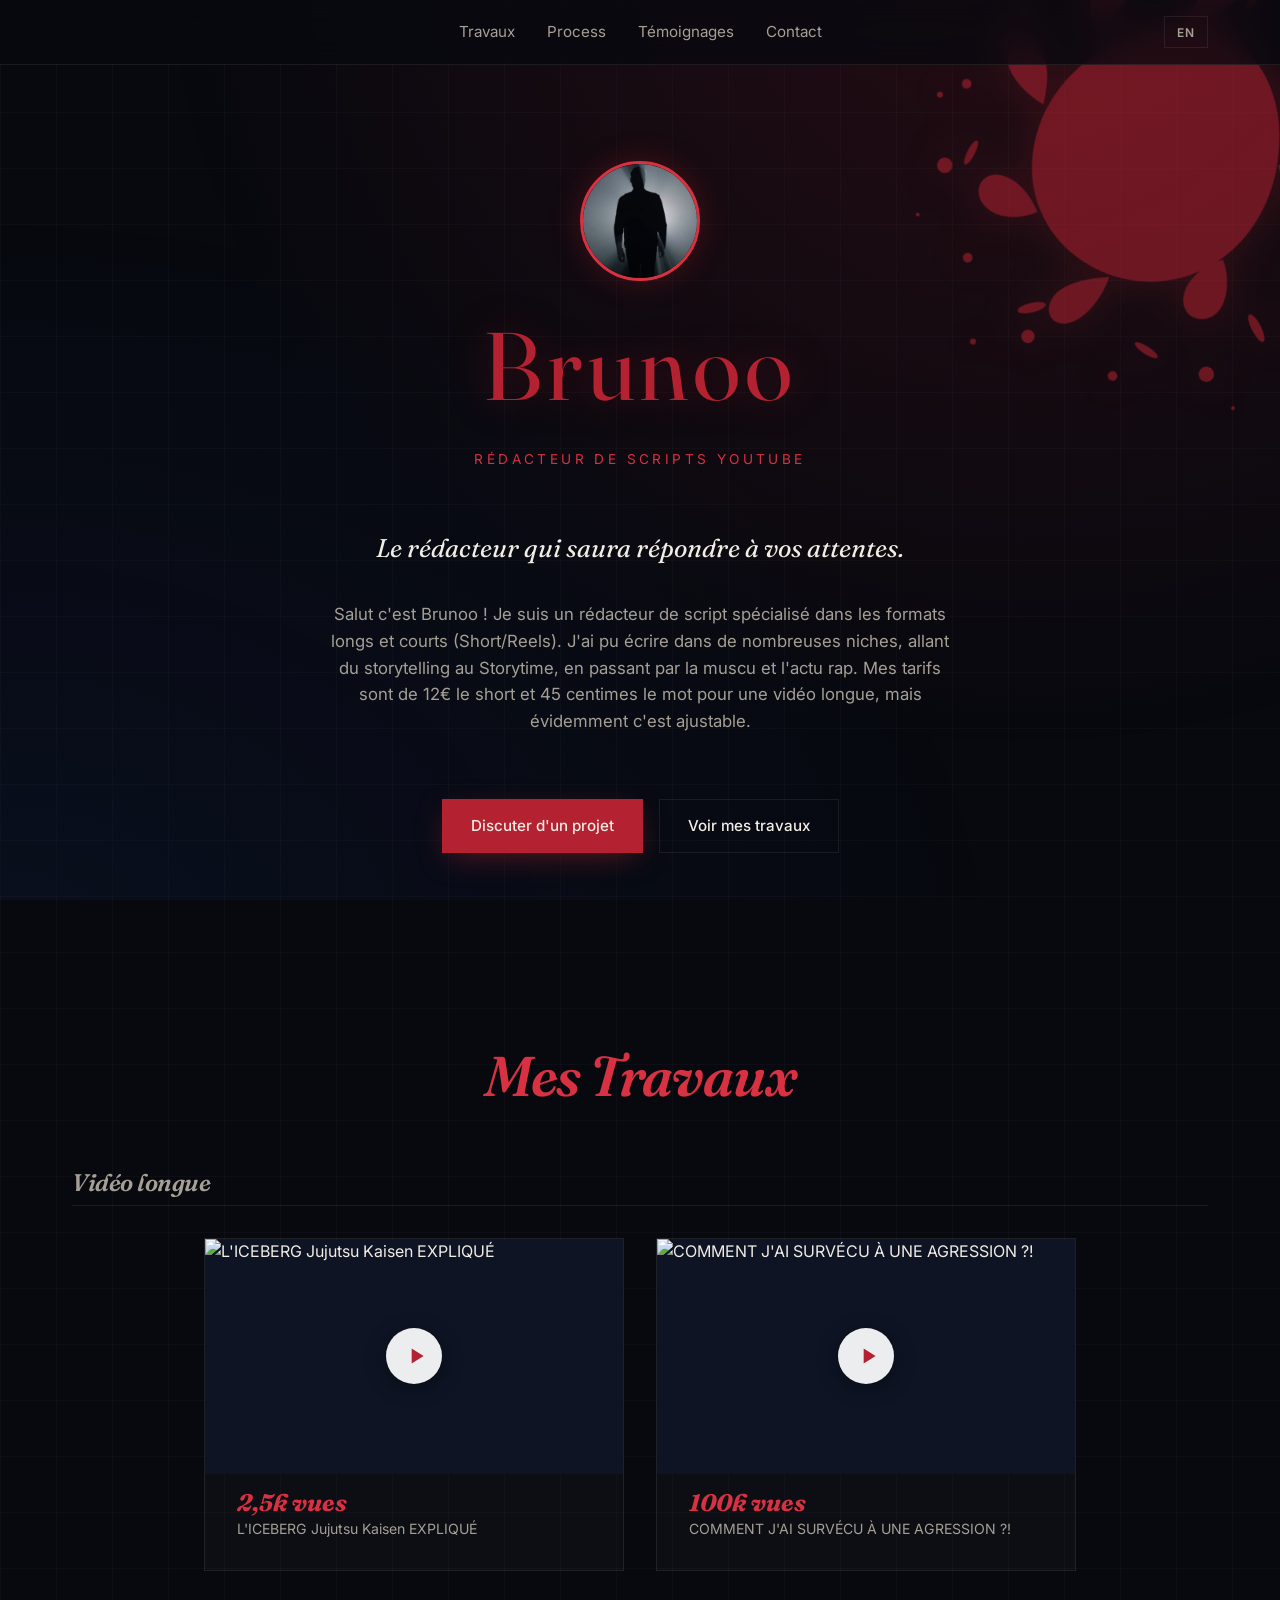
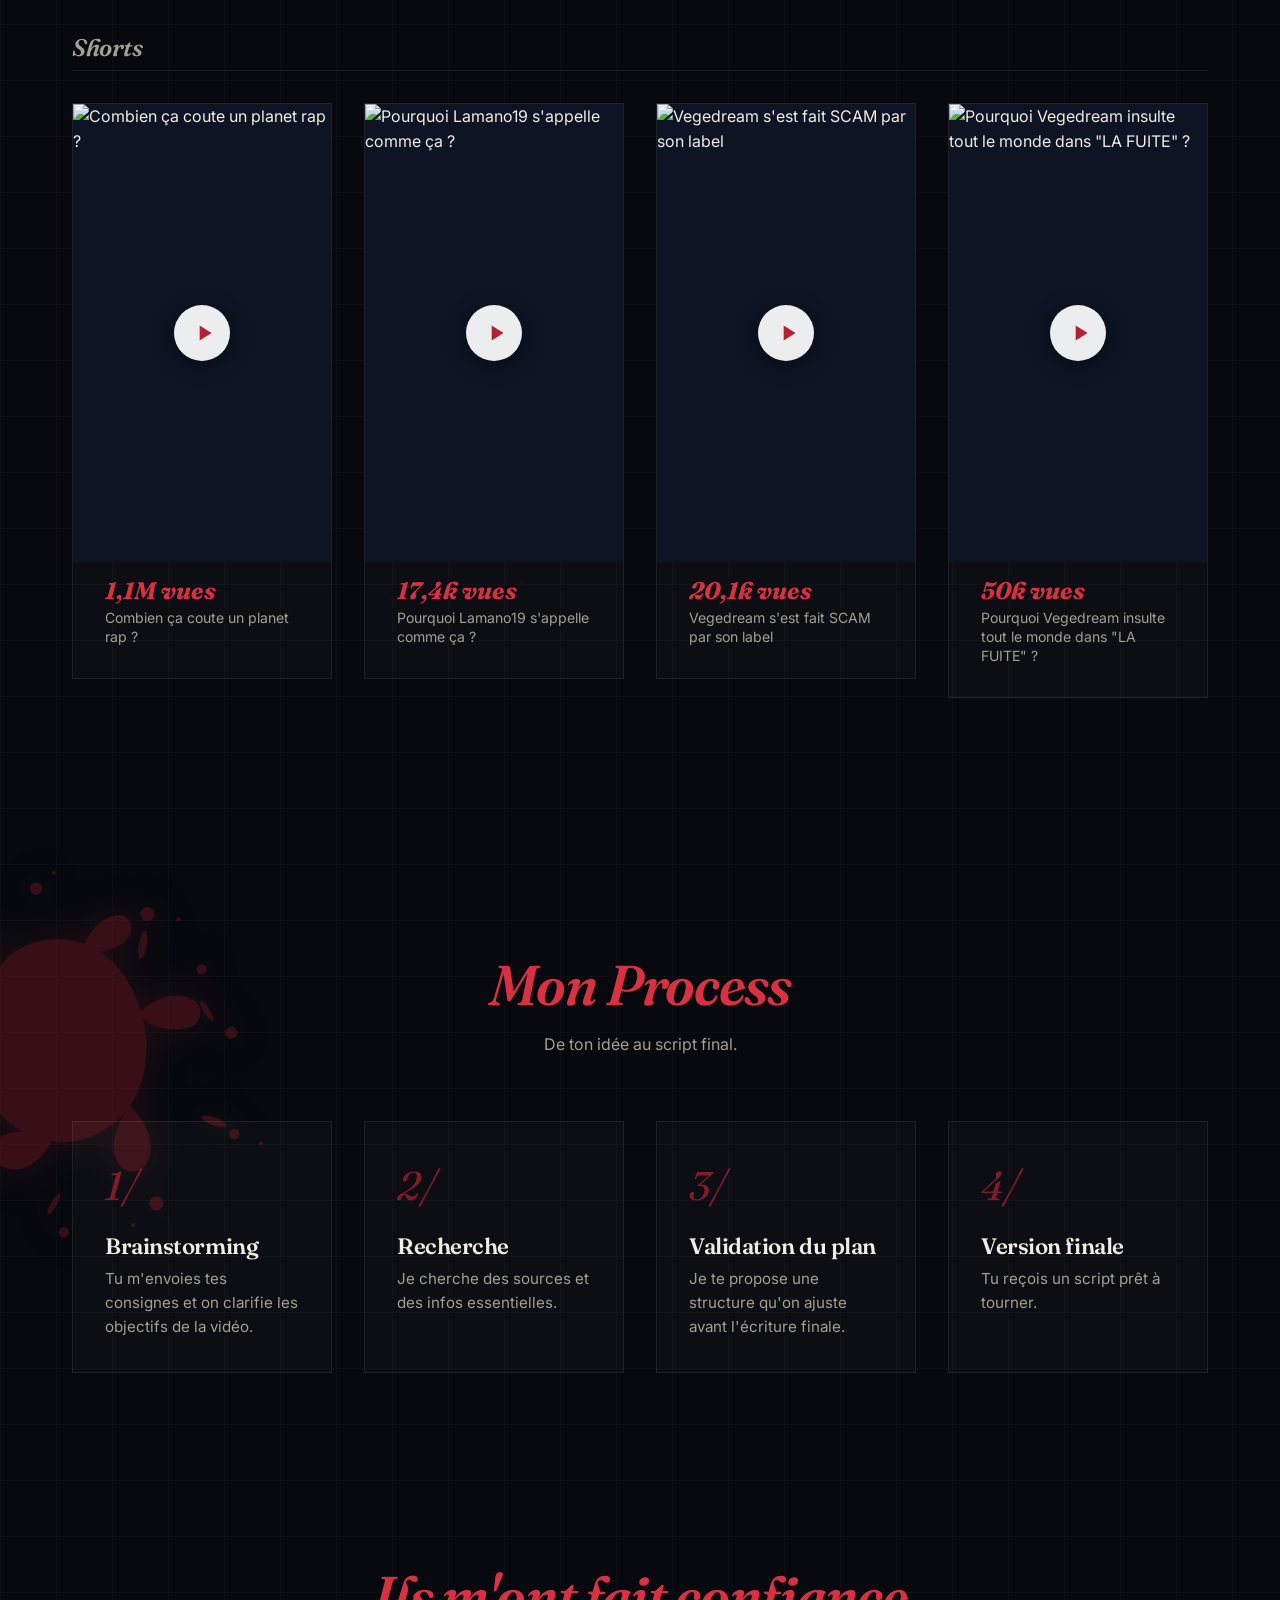
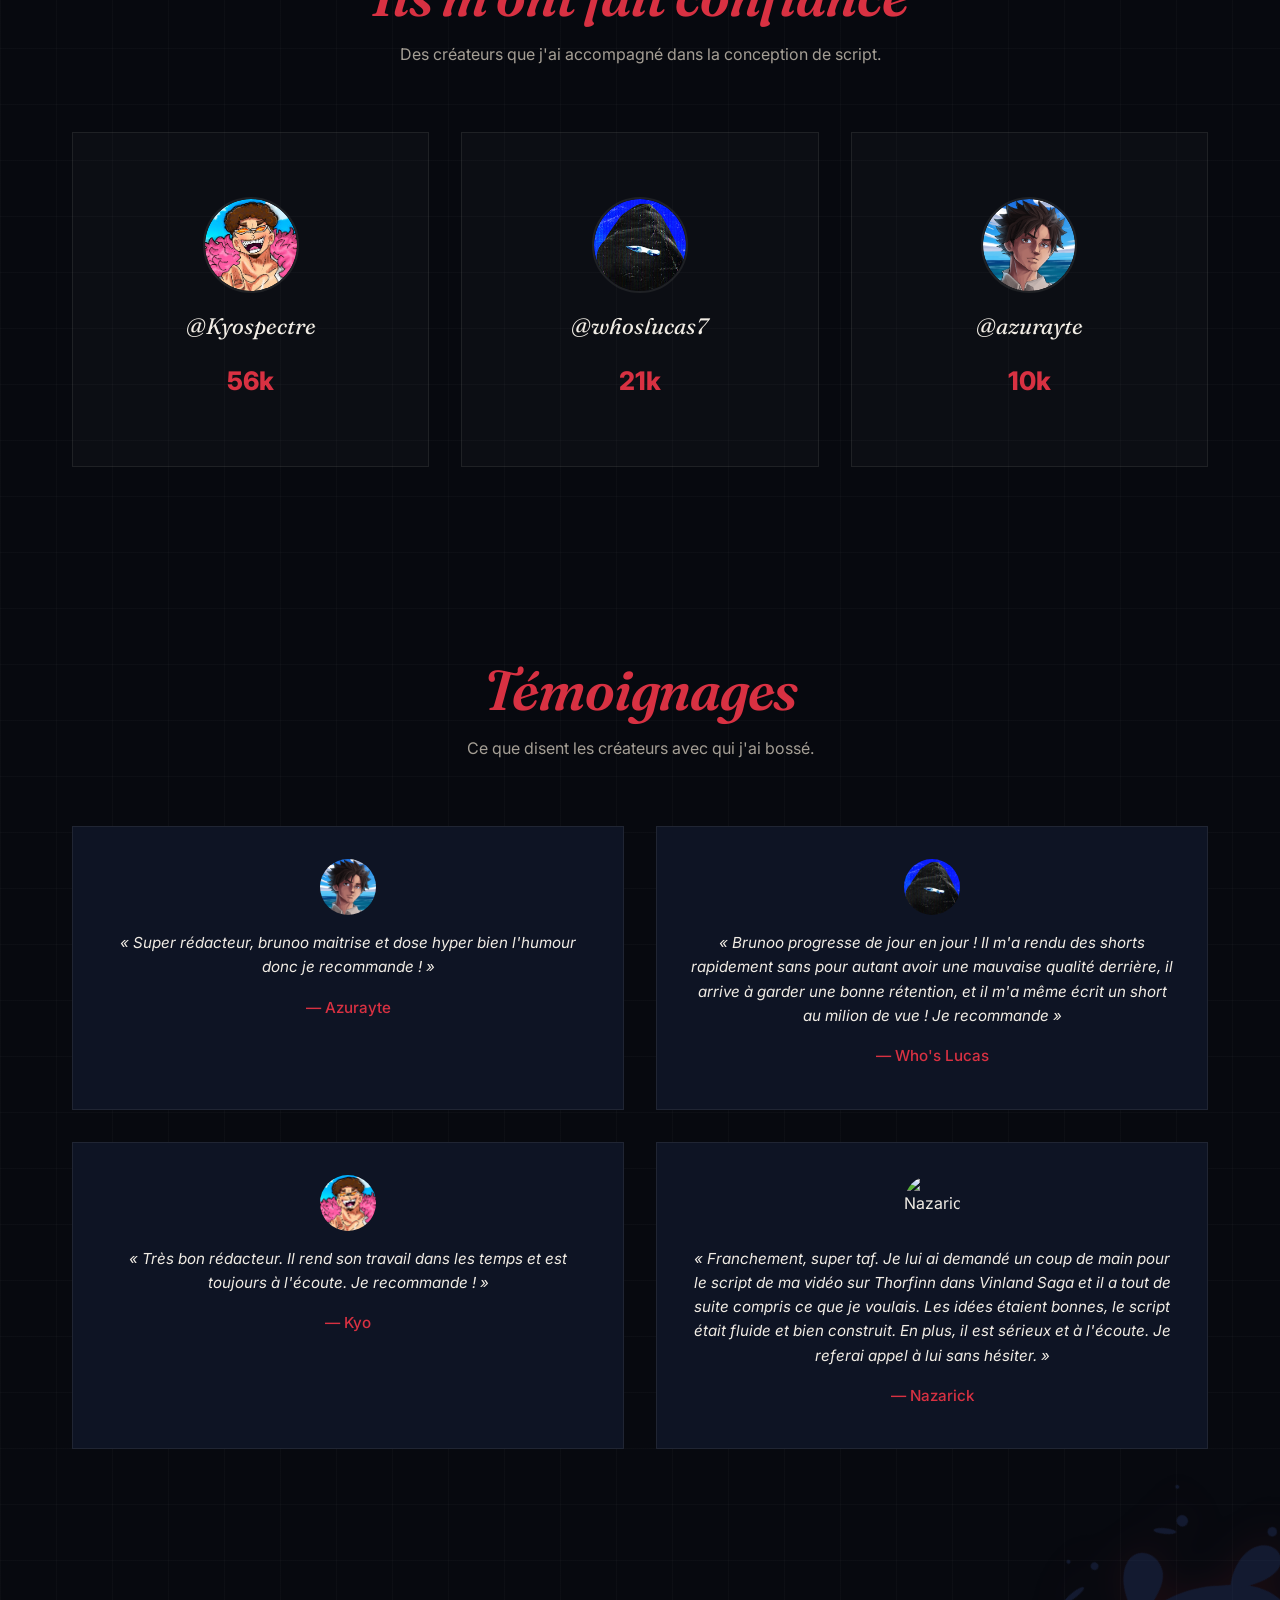
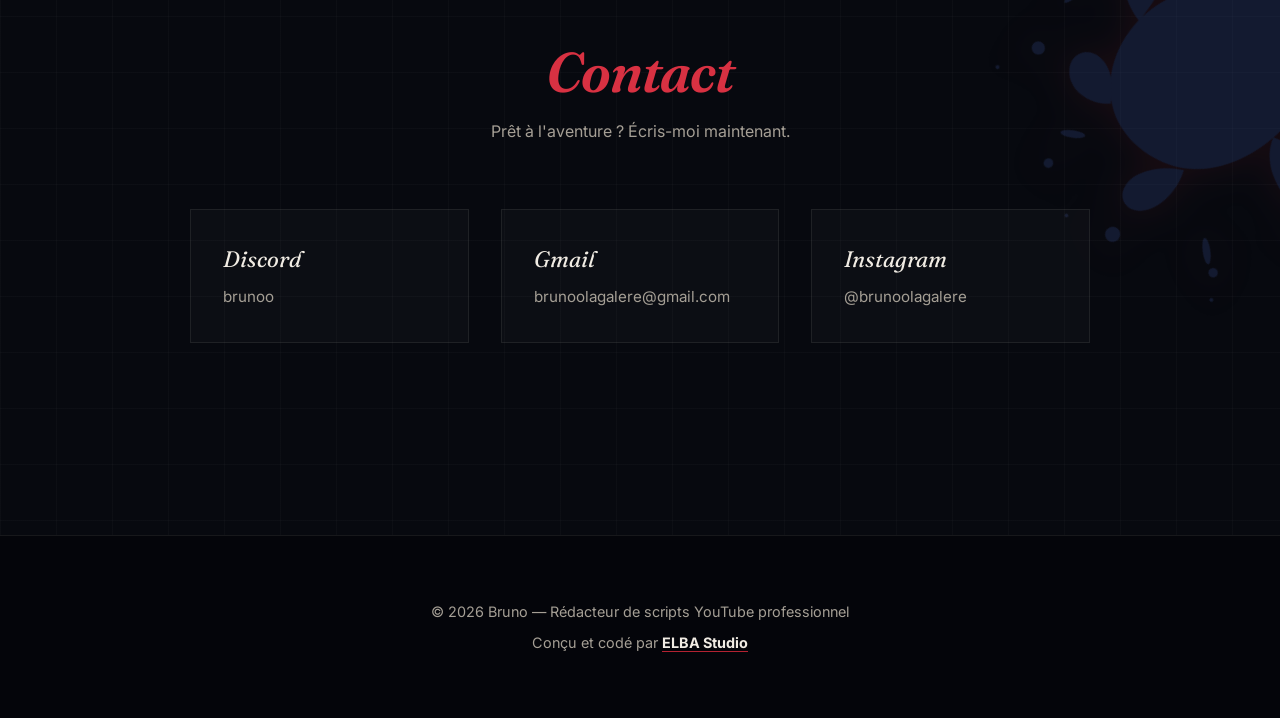
==== commit 6a18498c: "Save local script changes before syncing with remote" ====
--- a/index.html
+++ b/index.html
@@ -112,9 +112,7 @@
                 Le rédacteur qui saura répondre à vos attentes.
             </p>
             <p class="hero-description" data-i18n="hero.desc">
-                Salut, je suis Brunoo, rédacteur spécialisé dans les scripts YouTube.
-                J’écris des shorts et des vidéos longues pour des créateurs, dont l’un a dépassé le million de vues.
-                J’ai travaillé sur des styles variés, du storytelling aux shorts d’actualité.
+                Salut c'est Brunoo ! Je suis un rédacteur de script spécialisé dans les formats longs et courts (Short/Reels). J'ai pu écrire dans de nombreuses niches, allant du storytelling au Storytime, en passant par la muscu et l'actu rap. Mes tarifs sont de 12€ le short et 45 centimes le mot pour une vidéo longue, mais évidemment c'est ajustable.
             </p>
             <div class="hero-actions">
                 <a href="#contact" class="btn btn--primary" data-i18n="hero.cta.primary">Discuter d'un projet</a>
@@ -142,9 +140,7 @@
                         </div>
                         <div class="work-meta">
                             <span class="work-views">2,5k vues</span>
-                            <a class="work-title-link" href="https://youtu.be/ZB6Sg9wH-cs" target="_blank" rel="noopener">
-                                L'ICEBERG Jujutsu Kaisen EXPLIQUÉ
-                            </a>
+                            <a class="work-title-link" href="https://youtu.be/ZB6Sg9wH-cs" target="_blank" rel="noopener">L'ICEBERG Jujutsu Kaisen EXPLIQUÉ</a>
                         </div>
                     </article>
                     <article class="work-card">
@@ -157,9 +153,7 @@
                         </div>
                         <div class="work-meta">
                             <span class="work-views">100k vues</span>
-                            <a class="work-title-link" href="https://youtu.be/B6M1nXHVYpo" target="_blank" rel="noopener">
-                                COMMENT J'AI SURVÉCU À UNE AGRESSION ?!
-                            </a>
+                            <a class="work-title-link" href="https://youtu.be/B6M1nXHVYpo" target="_blank" rel="noopener">COMMENT J'AI SURVÉCU À UNE AGRESSION ?!</a>
                         </div>
                     </article>
                 </div>
@@ -172,9 +166,7 @@
                     <a class="work-card" href="https://www.youtube.com/shorts/NvmJsJlWDwc" target="_blank" rel="noopener">
                         <div class="work-thumb-yt">
                             <img src="https://img.youtube.com/vi/NvmJsJlWDwc/maxresdefault.jpg" alt="Combien ça coute un planet rap ?" loading="lazy">
-                            <div class="play-btn" aria-hidden="true">
-                                <svg viewBox="0 0 24 24" fill="currentColor" aria-hidden="true"><path d="M8 5v14l11-7z"/></svg>
-                            </div>
+                            <div class="play-btn" aria-hidden="true"><svg viewBox="0 0 24 24" fill="currentColor" aria-hidden="true"><path d="M8 5v14l11-7z"/></svg></div>
                         </div>
                         <div class="work-meta">
                             <span class="work-views">1,1M vues</span>
@@ -184,9 +176,7 @@
                     <a class="work-card" href="https://www.youtube.com/shorts/IIvNH6ShW2w" target="_blank" rel="noopener">
                         <div class="work-thumb-yt">
                             <img src="https://img.youtube.com/vi/IIvNH6ShW2w/maxresdefault.jpg" alt="Pourquoi Lamano19 s'appelle comme ça ?" loading="lazy">
-                            <div class="play-btn" aria-hidden="true">
-                                <svg viewBox="0 0 24 24" fill="currentColor" aria-hidden="true"><path d="M8 5v14l11-7z"/></svg>
-                            </div>
+                            <div class="play-btn" aria-hidden="true"><svg viewBox="0 0 24 24" fill="currentColor" aria-hidden="true"><path d="M8 5v14l11-7z"/></svg></div>
                         </div>
                         <div class="work-meta">
                             <span class="work-views">17,4k vues</span>
@@ -196,9 +186,7 @@
                     <a class="work-card" href="https://www.youtube.com/shorts/osy-9O9NejA" target="_blank" rel="noopener">
                         <div class="work-thumb-yt">
                             <img src="https://img.youtube.com/vi/osy-9O9NejA/maxresdefault.jpg" alt="Vegedream s'est fait SCAM par son label" loading="lazy">
-                            <div class="play-btn" aria-hidden="true">
-                                <svg viewBox="0 0 24 24" fill="currentColor" aria-hidden="true"><path d="M8 5v14l11-7z"/></svg>
-                            </div>
+                            <div class="play-btn" aria-hidden="true"><svg viewBox="0 0 24 24" fill="currentColor" aria-hidden="true"><path d="M8 5v14l11-7z"/></svg></div>
                         </div>
                         <div class="work-meta">
                             <span class="work-views">20,1k vues</span>
@@ -208,9 +196,7 @@
                     <a class="work-card" href="https://www.youtube.com/shorts/1hJWLbbUdv0" target="_blank" rel="noopener">
                         <div class="work-thumb-yt">
                             <img src="https://img.youtube.com/vi/1hJWLbbUdv0/maxresdefault.jpg" alt='Pourquoi Vegedream insulte tout le monde dans "LA FUITE" ?' loading="lazy">
-                            <div class="play-btn" aria-hidden="true">
-                                <svg viewBox="0 0 24 24" fill="currentColor" aria-hidden="true"><path d="M8 5v14l11-7z"/></svg>
-                            </div>
+                            <div class="play-btn" aria-hidden="true"><svg viewBox="0 0 24 24" fill="currentColor" aria-hidden="true"><path d="M8 5v14l11-7z"/></svg></div>
                         </div>
                         <div class="work-meta">
                             <span class="work-views">50k vues</span>
@@ -300,7 +286,6 @@
                     </blockquote>
                     <figcaption>— Who's Lucas</figcaption>
                 </figure>
-
                 <figure class="testimonial-card">
                     <div class="testimonial-avatar" aria-hidden="true"><img src="PP KYO.jpg" alt="Kyo"></div>
                     <blockquote>
@@ -308,13 +293,10 @@
                     </blockquote>
                     <figcaption>— Kyo</figcaption>
                 </figure>
-
-                <figure class="testimonial-card" id="nazarick-testimonial">
-                    <a class="testimonial-avatar" href="#nazarick-testimonial" aria-label="Voir le témoignage de Nazarick">
-                        <img src="PP_nazarick.webp" alt="Nazarick">
-                    </a>
+                <figure class="testimonial-card">
+                    <div class="testimonial-avatar" aria-hidden="true"><img src="PP_nazarick.jpe" alt="Nazarick"></div>
                     <blockquote>
-                        « Franchement, c’était un super travail. Je lui ai demandé de l’aide pour le script de ma vidéo sur Thorfinn dans Vinland Saga, et il a tout de suite compris ce que je voulais. Les idées étaient bonnes, le script était fluide et bien construit. En plus, il est sérieux et à l’écoute. Je referai appel à lui sans hésiter. »
+                        « Franchement, super taf. Je lui ai demandé un coup de main pour le script de ma vidéo sur Thorfinn dans Vinland Saga et il a tout de suite compris ce que je voulais. Les idées étaient bonnes, le script était fluide et bien construit. En plus, il est sérieux et à l'écoute. Je referai appel à lui sans hésiter. »
                     </blockquote>
                     <figcaption>— Nazarick</figcaption>
                 </figure>
--- a/styles.css
+++ b/styles.css
@@ -2,10 +2,6 @@
    BRUNO — SITE VITRINE  |  styles.css
    ================================================================ */
 
-
-/* ================================================================
-   1. VARIABLES
-   ================================================================ */
 :root {
     --color-bg:           #07090f;
     --color-bg-deep:      #04050a;
@@ -19,33 +15,23 @@
     --color-border:       rgba(241, 236, 228, 0.08);
     --color-card:         rgba(255, 255, 255, 0.025);
     --color-card-hover:   rgba(255, 255, 255, 0.05);
-
     --font-display: "Fraunces", "Cormorant Garamond", Georgia, serif;
     --font-body:    "Inter", system-ui, -apple-system, sans-serif;
-
     --space-xs: 0.5rem;
     --space-sm: 1rem;
     --space-md: 2rem;
     --space-lg: 4rem;
     --space-xl: 6rem;
-
     --container-max: 1200px;
     --radius-sm: 8px;
     --radius-md: 14px;
     --radius-lg: 20px;
-
     --t-fast: 0.2s ease;
     --t-med:  0.4s cubic-bezier(0.2, 0.8, 0.2, 1);
 }
 
-
-/* ================================================================
-   2. RESET & BASE
-   ================================================================ */
 *, *::before, *::after { box-sizing: border-box; }
-
 html { scroll-behavior: smooth; -webkit-text-size-adjust: 100%; }
-
 body {
     margin: 0;
     font-family: var(--font-body);
@@ -60,7 +46,6 @@
     overflow-x: hidden;
     position: relative;
 }
-
 body::before {
     content: "";
     position: fixed;
@@ -70,7 +55,6 @@
     pointer-events: none;
     z-index: 0;
 }
-
 img, svg { max-width: 100%; display: block; }
 a { color: inherit; text-decoration: none; transition: color var(--t-fast); }
 button { font: inherit; cursor: pointer; }
@@ -82,10 +66,6 @@
     margin: 0;
 }
 
-
-/* ================================================================
-   3. UTILITAIRES
-   ================================================================ */
 .container {
     max-width: var(--container-max);
     margin: 0 auto;
@@ -93,439 +73,122 @@
     position: relative;
     z-index: 1;
 }
-
-.section-header {
-    text-align: center;
-    margin-bottom: var(--space-lg);
-}
-.section-title {
-    font-size: clamp(2.2rem, 5vw, 3.5rem);
-    color: var(--color-accent-soft);
-    font-style: italic;
-    margin-bottom: var(--space-sm);
-}
-.section-subtitle {
-    color: var(--color-text-muted);
-    font-size: 1rem;
-    margin: 0;
-}
-
-/* Boutons */
+.section-header { text-align: center; margin-bottom: var(--space-lg); }
+.section-title { font-size: clamp(2.2rem, 5vw, 3.5rem); color: var(--color-accent-soft); font-style: italic; margin-bottom: var(--space-sm); }
+.section-subtitle { color: var(--color-text-muted); font-size: 1rem; margin: 0; }
+
 .btn {
-    display: inline-flex;
-    align-items: center;
-    justify-content: center;
-    padding: 0.85rem 1.75rem;
-    border-radius: 0;
-    font-weight: 500;
-    font-size: 0.95rem;
-    text-decoration: none;
-    border: 1px solid transparent;
+    display: inline-flex; align-items: center; justify-content: center;
+    padding: 0.85rem 1.75rem; border-radius: 0; font-weight: 500; font-size: 0.95rem;
+    text-decoration: none; border: 1px solid transparent;
     transition: transform var(--t-fast), background var(--t-fast), border-color var(--t-fast);
     cursor: pointer;
 }
-.btn--primary {
-    background: var(--color-accent);
-    color: var(--color-text);
-    box-shadow: 0 8px 30px -8px rgba(179, 32, 43, 0.55);
-}
+.btn--primary { background: var(--color-accent); color: var(--color-text); box-shadow: 0 8px 30px -8px rgba(179, 32, 43, 0.55); }
 .btn--primary:hover { background: var(--color-accent-soft); transform: translateY(-2px); }
-.btn--ghost {
-    background: transparent;
-    color: var(--color-text);
-    border-color: var(--color-border);
-}
+.btn--ghost { background: transparent; color: var(--color-text); border-color: var(--color-border); }
 .btn--ghost:hover { border-color: var(--color-accent); color: var(--color-accent-soft); }
 
-
-/* ================================================================
-   4. DÉCORATIONS — TACHES D'ENCRE
-   ================================================================ */
-.ink-decorations {
-    position: absolute;
-    inset: 0;
-    width: 100%;
-    height: 100%;
-    pointer-events: none;
-    z-index: 0;
-    overflow: hidden;
-}
-.ink-blot {
-    position: absolute;
-    fill: var(--color-accent);
-    opacity: 0.55;
-    filter: blur(0.5px) drop-shadow(0 0 18px rgba(179, 32, 43, 0.35));
-    mix-blend-mode: screen;
-}
+.ink-decorations { position: absolute; inset: 0; width: 100%; height: 100%; pointer-events: none; z-index: 0; overflow: hidden; }
+.ink-blot { position: absolute; fill: var(--color-accent); opacity: 0.55; filter: blur(0.5px) drop-shadow(0 0 18px rgba(179, 32, 43, 0.35)); mix-blend-mode: screen; }
 .ink-blot--top-right  { top: -60px; right: -90px; width: 460px; height: 460px; transform: rotate(15deg); }
 .ink-blot--mid-left   { top: 45%; left: -120px; width: 360px; height: 360px; fill: var(--color-accent-deep); opacity: 0.45; transform: rotate(-25deg); }
 .ink-blot--bottom-right { bottom: 8%; right: -100px; width: 380px; height: 380px; fill: #2a3a6e; opacity: 0.35; transform: rotate(40deg); }
 
-
-/* ================================================================
-   5. HEADER / NAVIGATION
-   ================================================================ */
-.site-header {
-    position: sticky;
-    top: 0;
-    z-index: 50;
-    backdrop-filter: blur(14px);
-    background: rgba(7, 9, 15, 0.75);
-    border-bottom: 1px solid var(--color-border);
-}
-.header-inner {
-    max-width: var(--container-max);
-    margin: 0 auto;
-    display: grid;
-    grid-template-columns: 1fr auto 1fr;
-    align-items: center;
-    padding: 1rem var(--space-md);
-}
-.lang-toggle {
-    justify-self: end;
-    background: transparent;
-    color: var(--color-text-muted);
-    border: 1px solid var(--color-border);
-    padding: 0.35rem 0.75rem;
-    font-size: 0.75rem;
-    font-weight: 600;
-    letter-spacing: 0.08em;
-    border-radius: 0;
-    font-family: var(--font-body);
-    transition: border-color var(--t-fast), color var(--t-fast);
-    flex-shrink: 0;
-}
+.site-header { position: sticky; top: 0; z-index: 50; backdrop-filter: blur(14px); background: rgba(7, 9, 15, 0.75); border-bottom: 1px solid var(--color-border); }
+.header-inner { max-width: var(--container-max); margin: 0 auto; display: grid; grid-template-columns: 1fr auto 1fr; align-items: center; padding: 1rem var(--space-md); }
+.lang-toggle { justify-self: end; background: transparent; color: var(--color-text-muted); border: 1px solid var(--color-border); padding: 0.35rem 0.75rem; font-size: 0.75rem; font-weight: 600; letter-spacing: 0.08em; border-radius: 0; font-family: var(--font-body); transition: border-color var(--t-fast), color var(--t-fast); flex-shrink: 0; }
 .lang-toggle:hover { border-color: var(--color-accent); color: var(--color-accent-soft); }
-
 .main-nav { display: flex; gap: var(--space-md); justify-self: center; }
 .main-nav a { color: var(--color-text-muted); font-size: 0.95rem; position: relative; }
 .main-nav a:hover { color: var(--color-text); }
-.main-nav a::after {
-    content: "";
-    position: absolute;
-    left: 0; bottom: -6px;
-    width: 0; height: 1px;
-    background: var(--color-accent-soft);
-    transition: width var(--t-med);
-}
+.main-nav a::after { content: ""; position: absolute; left: 0; bottom: -6px; width: 0; height: 1px; background: var(--color-accent-soft); transition: width var(--t-med); }
 .main-nav a:hover::after { width: 100%; }
 
-
-/* ================================================================
-   6. SECTION : HERO
-   ================================================================ */
 .hero { position: relative; padding: var(--space-xl) 0; text-align: center; overflow: hidden; }
 .hero-inner { max-width: 760px; text-align: center; }
-.eyebrow {
-    display: inline-block;
-    color: var(--color-accent-soft);
-    font-size: 0.85rem;
-    letter-spacing: 0.25em;
-    text-transform: uppercase;
-    margin-bottom: var(--space-md);
-}
-.hero-avatar {
-    width: 120px; height: 120px;
-    border-radius: 50%;
-    object-fit: cover;
-    border: 3px solid var(--color-accent-soft);
-    display: block;
-    margin: 0 auto var(--space-md);
-    box-shadow: 0 0 30px rgba(179, 32, 43, 0.3);
-}
-.hero-title {
-    font-family: "Spell of Asia", var(--font-display);
-    font-size: clamp(3rem, 10vw, 6rem);
-    color: var(--color-accent);
-    font-style: normal;
-    font-weight: 400;
-    text-shadow: 0 0 40px rgba(179, 32, 43, 0.35);
-    margin-bottom: var(--space-sm);
-    letter-spacing: 0.05em;
-}
-.hero-tagline {
-    font-family: var(--font-display);
-    font-style: italic;
-    font-size: clamp(1.2rem, 2.5vw, 1.6rem);
-    color: var(--color-text);
-    margin-bottom: var(--space-md);
-}
-.hero-description {
-    color: var(--color-text-muted);
-    font-size: 1.05rem;
-    max-width: 620px;
-    margin: 0 auto var(--space-lg);
-}
+.eyebrow { display: inline-block; color: var(--color-accent-soft); font-size: 0.85rem; letter-spacing: 0.25em; text-transform: uppercase; margin-bottom: var(--space-md); }
+.hero-avatar { width: 120px; height: 120px; border-radius: 50%; object-fit: cover; border: 3px solid var(--color-accent-soft); display: block; margin: 0 auto var(--space-md); box-shadow: 0 0 30px rgba(179, 32, 43, 0.3); }
+.hero-title { font-family: "Spell of Asia", var(--font-display); font-size: clamp(3rem, 10vw, 6rem); color: var(--color-accent); font-style: normal; font-weight: 400; text-shadow: 0 0 40px rgba(179, 32, 43, 0.35); margin-bottom: var(--space-sm); letter-spacing: 0.05em; }
+.hero-tagline { font-family: var(--font-display); font-style: italic; font-size: clamp(1.2rem, 2.5vw, 1.6rem); color: var(--color-text); margin-bottom: var(--space-md); }
+.hero-description { color: var(--color-text-muted); font-size: 1.05rem; max-width: 620px; margin: 0 auto var(--space-lg); }
 .hero-actions { display: flex; gap: var(--space-sm); justify-content: center; flex-wrap: wrap; }
 
-
-/* ================================================================
-   7. SECTION : STATS
-   ================================================================ */
 .stats { padding: var(--space-lg) 0; border-top: 1px solid var(--color-border); border-bottom: 1px solid var(--color-border); }
 .stats-grid { list-style: none; margin: 0; padding: 0; display: grid; grid-template-columns: repeat(4, 1fr); gap: var(--space-md); text-align: center; }
 .stat-item { display: flex; flex-direction: column; align-items: center; gap: var(--space-xs); }
 .stat-number { font-family: var(--font-display); font-size: clamp(2.2rem, 4vw, 3rem); font-style: italic; color: var(--color-accent-soft); font-weight: 700; }
 .stat-label { font-size: 0.9rem; color: var(--color-text-muted); text-transform: uppercase; letter-spacing: 0.1em; }
 
-
-/* ================================================================
-   8. SECTION : PROCESS
-   ================================================================ */
 .process { padding: var(--space-xl) 0; }
-.process-grid {
-    list-style: none; margin: 0; padding: 0;
-    display: grid; grid-template-columns: repeat(4, 1fr); gap: var(--space-md);
-}
-.process-step {
-    background: var(--color-card);
-    border: 1px solid var(--color-border);
-    padding: var(--space-md);
-    position: relative;
-    transition: border-color var(--t-med), transform var(--t-med), background var(--t-med);
-}
+.process-grid { list-style: none; margin: 0; padding: 0; display: grid; grid-template-columns: repeat(4, 1fr); gap: var(--space-md); }
+.process-step { background: var(--color-card); border: 1px solid var(--color-border); padding: var(--space-md); position: relative; transition: border-color var(--t-med), transform var(--t-med), background var(--t-med); }
 .process-step:hover { border-color: var(--color-accent); background: var(--color-card-hover); transform: translateY(-4px); }
 .step-number { font-family: var(--font-display); font-style: italic; font-size: 2.5rem; color: var(--color-accent); opacity: 0.7; display: block; margin-bottom: var(--space-sm); }
 .step-title { font-size: 1.4rem; color: var(--color-text); margin-bottom: var(--space-xs); }
 .step-text { color: var(--color-text-muted); font-size: 0.95rem; margin: 0; }
 
-
-/* ================================================================
-   9. SECTION : TRAVAUX
-   ================================================================ */
 .works { padding: var(--space-xl) 0; }
 .works-section { margin-bottom: var(--space-lg); }
-.works-subtitle {
-    font-family: var(--font-display); font-style: italic; font-size: 1.5rem;
-    color: var(--color-text-muted); margin-bottom: var(--space-md);
-    padding-bottom: var(--space-xs); border-bottom: 1px solid var(--color-border);
-}
+.works-subtitle { font-family: var(--font-display); font-style: italic; font-size: 1.5rem; color: var(--color-text-muted); margin-bottom: var(--space-md); padding-bottom: var(--space-xs); border-bottom: 1px solid var(--color-border); }
 .works-single { max-width: 920px; margin: 0 auto; }
 .works-row { display: flex; flex-wrap: wrap; gap: var(--space-md); justify-content: center; }
 .works-row .work-card { flex: 1 1 min(420px, 100%); max-width: 420px; }
 .works-single .work-thumb-yt { aspect-ratio: 16 / 9; }
-
 .works-grid { display: grid; grid-template-columns: repeat(4, 1fr); gap: var(--space-md); align-items: start; }
 .works-grid .work-thumb-yt { aspect-ratio: 9 / 16; }
-
-.work-card {
-    background: var(--color-card);
-    border: 1px solid var(--color-border);
-    overflow: hidden;
-    transition: transform var(--t-med), border-color var(--t-med);
-}
+.work-card { background: var(--color-card); border: 1px solid var(--color-border); overflow: hidden; transition: transform var(--t-med), border-color var(--t-med); }
 .work-card:hover { transform: translateY(-6px); border-color: var(--color-accent); }
 .work-card.is-hidden { display: none; }
-
-.work-thumb-yt {
-    position: relative; overflow: hidden; cursor: pointer;
-    background: var(--color-night);
-}
-.work-thumb-yt img {
-    width: 100%; height: 100%; object-fit: cover; display: block;
-    transition: transform var(--t-med);
-}
+.work-thumb-yt { position: relative; overflow: hidden; cursor: pointer; background: var(--color-night); }
+.work-thumb-yt img { width: 100%; height: 100%; object-fit: cover; display: block; transition: transform var(--t-med); }
 .work-thumb-yt:hover img { transform: scale(1.04); }
 .work-thumb-yt iframe { position: absolute; inset: 0; width: 100%; height: 100%; border: none; }
-
-/* Vignette non-embeddable : lien direct sans JS */
-.work-thumb-yt--no-embed {
-    display: block;
-    text-decoration: none;
-}
-
-/* Badge "Voir sur YouTube" */
-.yt-external-badge {
-    position: absolute;
-    bottom: 10px;
-    left: 50%;
-    transform: translateX(-50%);
-    background: rgba(0,0,0,0.72);
-    color: #fff;
-    font-size: 0.75rem;
-    font-family: var(--font-body);
-    padding: 0.25rem 0.65rem;
-    border-radius: 4px;
-    white-space: nowrap;
-    pointer-events: none;
-    opacity: 0;
-    transition: opacity var(--t-fast);
-}
-.work-thumb-yt--no-embed:hover .yt-external-badge { opacity: 1; }
-
-/* Bouton play */
-.play-btn {
-    position: absolute; top: 50%; left: 50%;
-    transform: translate(-50%, -50%);
-    width: 56px; height: 56px;
-    border-radius: 50%;
-    background: rgba(255, 255, 255, 0.92);
-    border: none;
-    display: flex; align-items: center; justify-content: center;
-    color: var(--color-accent);
-    cursor: pointer;
-    transition: transform var(--t-fast), background var(--t-fast), box-shadow var(--t-fast);
-    box-shadow: 0 4px 20px rgba(0,0,0,0.4);
-    pointer-events: none;
-}
+.play-btn { position: absolute; top: 50%; left: 50%; transform: translate(-50%, -50%); width: 56px; height: 56px; border-radius: 50%; background: rgba(255, 255, 255, 0.92); border: none; display: flex; align-items: center; justify-content: center; color: var(--color-accent); cursor: pointer; transition: transform var(--t-fast), background var(--t-fast), box-shadow var(--t-fast); box-shadow: 0 4px 20px rgba(0,0,0,0.4); pointer-events: none; }
 .play-btn svg { width: 26px; height: 26px; margin-left: 3px; }
-.work-thumb-yt:hover .play-btn {
-    transform: translate(-50%, -50%) scale(1.12);
-    background: #fff;
-    box-shadow: 0 6px 28px rgba(0,0,0,0.5);
-}
-
-.work-meta { padding: var(--space-sm) var(--space-md) var(--space-md); display: flex; flex-direction: column; gap: 0.25rem; }
-.work-views {
-    display: block;
-    font-family: var(--font-display);
-    font-style: italic;
-    font-size: 1.4rem;
-    font-weight: 700;
-    color: var(--color-accent-soft);
-    line-height: 1.1;
-}
-.work-title-link { display: block; font-family: var(--font-body); font-size: 0.9rem; color: var(--color-text-muted); line-height: 1.3; transition: color var(--t-fast); }
+.work-thumb-yt:hover .play-btn { transform: translate(-50%, -50%) scale(1.12); background: #fff; box-shadow: 0 6px 28px rgba(0,0,0,0.5); }
+
+/* Vues + titre sous la miniature */
+.work-meta { padding: var(--space-sm) var(--space-md) var(--space-md); display: flex; flex-direction: column; gap: 0.2rem; }
+.work-views { display: block; font-family: var(--font-display); font-style: italic; font-size: 1.5rem; font-weight: 700; color: var(--color-accent-soft); line-height: 1.1; }
+.work-title-link { display: block; font-family: var(--font-body); font-size: 0.88rem; color: var(--color-text-muted); line-height: 1.35; transition: color var(--t-fast); }
 .work-title-link:hover { color: var(--color-accent-soft); }
 
-
-/* ================================================================
-   10. SECTION : CLIENTS
-   ----------------------------------------------------------------
-   FIX : cartes agrandies, grille alignée sur le container du site
-   ================================================================ */
 .clients { padding: var(--space-xl) 0; }
-
-.clients-grid {
-    display: grid;
-    grid-template-columns: repeat(3, 1fr);
-    gap: var(--space-md);
-}
-
-.client-card {
-    background: var(--color-card);
-    border: 1px solid var(--color-border);
-    padding: var(--space-lg) var(--space-md);
-    display: flex;
-    flex-direction: column;
-    align-items: center;
-    gap: var(--space-sm);
-    text-decoration: none;
-    color: var(--color-text);
-    transition: border-color var(--t-med), background var(--t-med), transform var(--t-med);
-}
-.client-card:hover {
-    border-color: var(--color-accent);
-    background: var(--color-card-hover);
-    transform: translateY(-4px);
-}
-
-.client-avatar {
-    width: 96px;
-    height: 96px;
-    border-radius: 50%;
-    border: 2px solid var(--color-border);
-    overflow: hidden;
-    flex-shrink: 0;
-}
+.clients-grid { display: grid; grid-template-columns: repeat(3, 1fr); gap: var(--space-md); }
+.client-card { background: var(--color-card); border: 1px solid var(--color-border); padding: var(--space-lg) var(--space-md); display: flex; flex-direction: column; align-items: center; gap: var(--space-sm); text-decoration: none; color: var(--color-text); transition: border-color var(--t-med), background var(--t-med), transform var(--t-med); }
+.client-card:hover { border-color: var(--color-accent); background: var(--color-card-hover); transform: translateY(-4px); }
+.client-avatar { width: 96px; height: 96px; border-radius: 50%; border: 2px solid var(--color-border); overflow: hidden; flex-shrink: 0; }
 .client-avatar img { width: 100%; height: 100%; object-fit: cover; border-radius: 50%; display: block; }
-
-.client-name {
-    font-family: var(--font-display);
-    font-style: italic;
-    font-size: 1.4rem;
-    color: var(--color-text);
-    text-align: center;
-    display: block;
-}
-.client-sub {
-    font-weight: 800;
-    font-size: 1.6rem;
-    color: var(--color-accent-soft);
-    text-align: center;
-    display: block;
-}
-
-@media (max-width: 700px) {
-    .clients-grid { grid-template-columns: 1fr; }
-}
-
-
-/* ================================================================
-   11. SECTION : TÉMOIGNAGES
-   ================================================================ */
+.client-name { font-family: var(--font-display); font-style: italic; font-size: 1.4rem; color: var(--color-text); text-align: center; display: block; }
+.client-sub { font-weight: 800; font-size: 1.6rem; color: var(--color-accent-soft); text-align: center; display: block; }
+@media (max-width: 700px) { .clients-grid { grid-template-columns: 1fr; } }
+
 .testimonials { padding: var(--space-xl) 0; }
 .testimonials-grid { display: grid; grid-template-columns: repeat(2, 1fr); gap: var(--space-md); }
-@media (max-width: 900px) { .testimonials-grid { grid-template-columns: 1fr; } }
-.testimonial-card {
-    background: var(--color-night);
-    border: 1px solid var(--color-border);
-    padding: var(--space-md) var(--space-md) calc(var(--space-md) + 0.5rem);
-    margin: 0; text-align: center; position: relative;
-    transition: border-color var(--t-med);
-}
+.testimonial-card { background: var(--color-night); border: 1px solid var(--color-border); padding: var(--space-md) var(--space-md) calc(var(--space-md) + 0.5rem); margin: 0; text-align: center; position: relative; transition: border-color var(--t-med); }
 .testimonial-card:hover { border-color: var(--color-accent); }
-.testimonial-avatar img {
-    width: 56px; height: 56px; border-radius: 50%;
-    display: block; margin: 0 auto var(--space-sm);
-    object-fit: cover;
-}
+.testimonial-avatar img { width: 56px; height: 56px; border-radius: 50%; display: block; margin: 0 auto var(--space-sm); object-fit: cover; }
 .testimonial-card blockquote { font-style: italic; color: var(--color-text); font-size: 0.95rem; margin: 0 0 var(--space-sm); line-height: 1.6; }
 .testimonial-card figcaption { color: var(--color-accent-soft); font-weight: 500; font-size: 0.95rem; }
 
-
-/* ================================================================
-   12. SECTION : CONTACT
-   ================================================================ */
 .contact { padding: var(--space-xl) 0; }
 .contact-grid { display: grid; grid-template-columns: repeat(3, 1fr); gap: var(--space-md); max-width: 900px; margin: 0 auto; }
-.contact-card {
-    background: var(--color-card);
-    border: 1px solid var(--color-border);
-    padding: var(--space-md);
-    display: flex; flex-direction: column; gap: var(--space-xs);
-    transition: all var(--t-med);
-}
+.contact-card { background: var(--color-card); border: 1px solid var(--color-border); padding: var(--space-md); display: flex; flex-direction: column; gap: var(--space-xs); transition: all var(--t-med); }
 .contact-card:hover { border-color: var(--color-accent); background: var(--color-card-hover); transform: translateY(-3px); }
 .contact-label { font-family: var(--font-display); font-style: italic; font-size: 1.4rem; color: var(--color-text); }
 .contact-value { color: var(--color-text-muted); font-size: 0.95rem; word-break: break-all; }
 
-
-/* ================================================================
-   13. FOOTER
-   ================================================================ */
-.site-footer {
-    background: var(--color-bg-deep);
-    border-top: 1px solid var(--color-border);
-    padding: var(--space-lg) 0;
-    margin-top: var(--space-xl);
-    position: relative; z-index: 1;
-}
+.site-footer { background: var(--color-bg-deep); border-top: 1px solid var(--color-border); padding: var(--space-lg) 0; margin-top: var(--space-xl); position: relative; z-index: 1; }
 .footer-inner { text-align: center; display: flex; flex-direction: column; gap: var(--space-xs); }
 .footer-copy { color: var(--color-text-muted); font-size: 0.9rem; margin: 0; }
 .footer-credit { color: var(--color-text-muted); font-size: 0.9rem; margin: 0; }
 .footer-credit a { color: var(--color-text); border-bottom: 1px solid var(--color-accent); transition: color var(--t-fast); }
 .footer-credit a:hover { color: var(--color-accent-soft); }
 
-
-/* ================================================================
-   14. RETOUR EN HAUT
-   ================================================================ */
-.back-to-top {
-    position: fixed; bottom: var(--space-md); right: var(--space-md);
-    width: 48px; height: 48px; border-radius: 50%;
-    background: var(--color-accent); color: var(--color-text);
-    display: flex; align-items: center; justify-content: center;
-    font-size: 1.2rem; font-weight: 700;
-    box-shadow: 0 8px 30px -10px rgba(179, 32, 43, 0.7);
-    z-index: 40; transition: transform var(--t-fast), background var(--t-fast);
-}
+.back-to-top { position: fixed; bottom: var(--space-md); right: var(--space-md); width: 48px; height: 48px; border-radius: 50%; background: var(--color-accent); color: var(--color-text); display: flex; align-items: center; justify-content: center; font-size: 1.2rem; font-weight: 700; box-shadow: 0 8px 30px -10px rgba(179, 32, 43, 0.7); z-index: 40; transition: transform var(--t-fast), background var(--t-fast); }
 .back-to-top:hover { background: var(--color-accent-soft); transform: translateY(-3px); }
 
-
-/* ================================================================
-   15. RESPONSIVE
-   ================================================================ */
 @media (max-width: 900px) {
     .stats-grid          { grid-template-columns: repeat(2, 1fr); }
     .process-grid        { grid-template-columns: repeat(2, 1fr); }
@@ -543,9 +206,5 @@
     .container           { padding: 0 var(--space-sm); }
 }
 
-
-/* ================================================================
-   16. ANIMATIONS
-   ================================================================ */
 .reveal { opacity: 0; transform: translateY(20px); transition: opacity 0.8s ease, transform 0.8s ease; }
 .reveal.is-visible { opacity: 1; transform: translateY(0); }
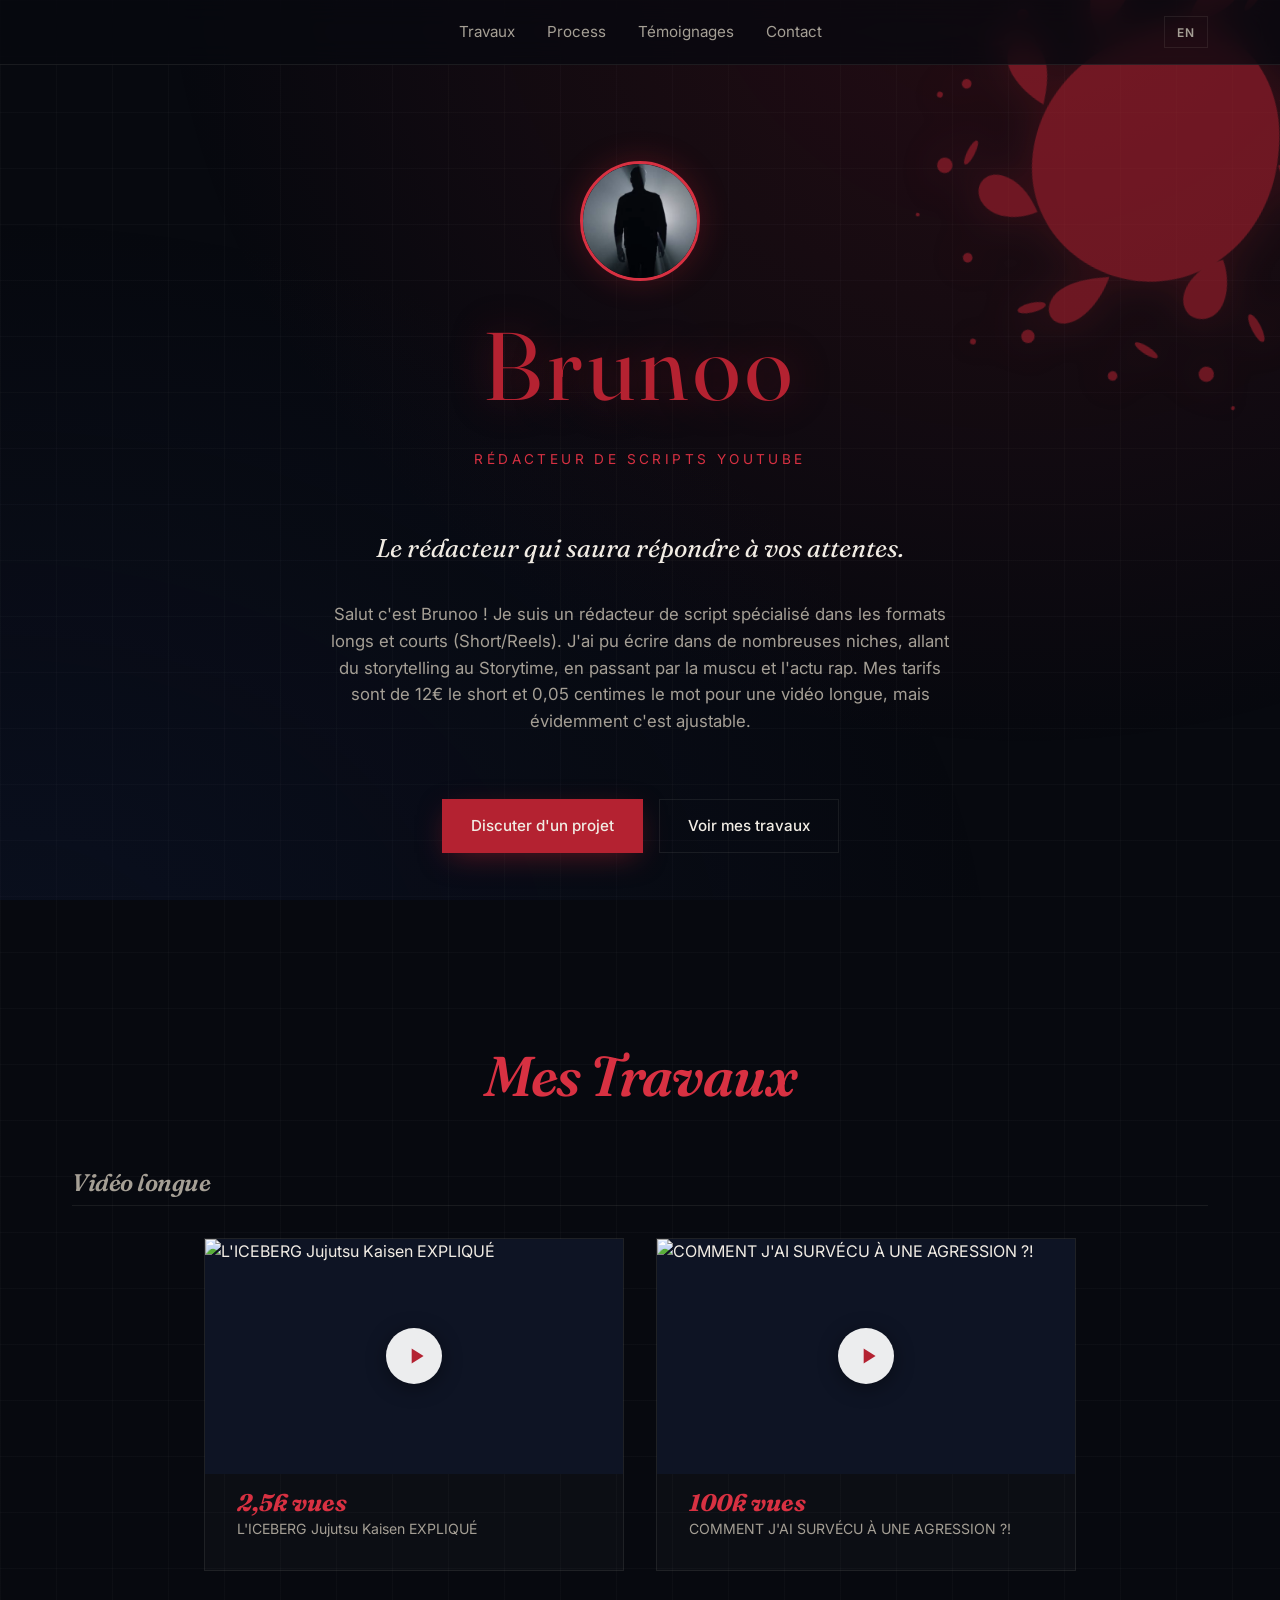
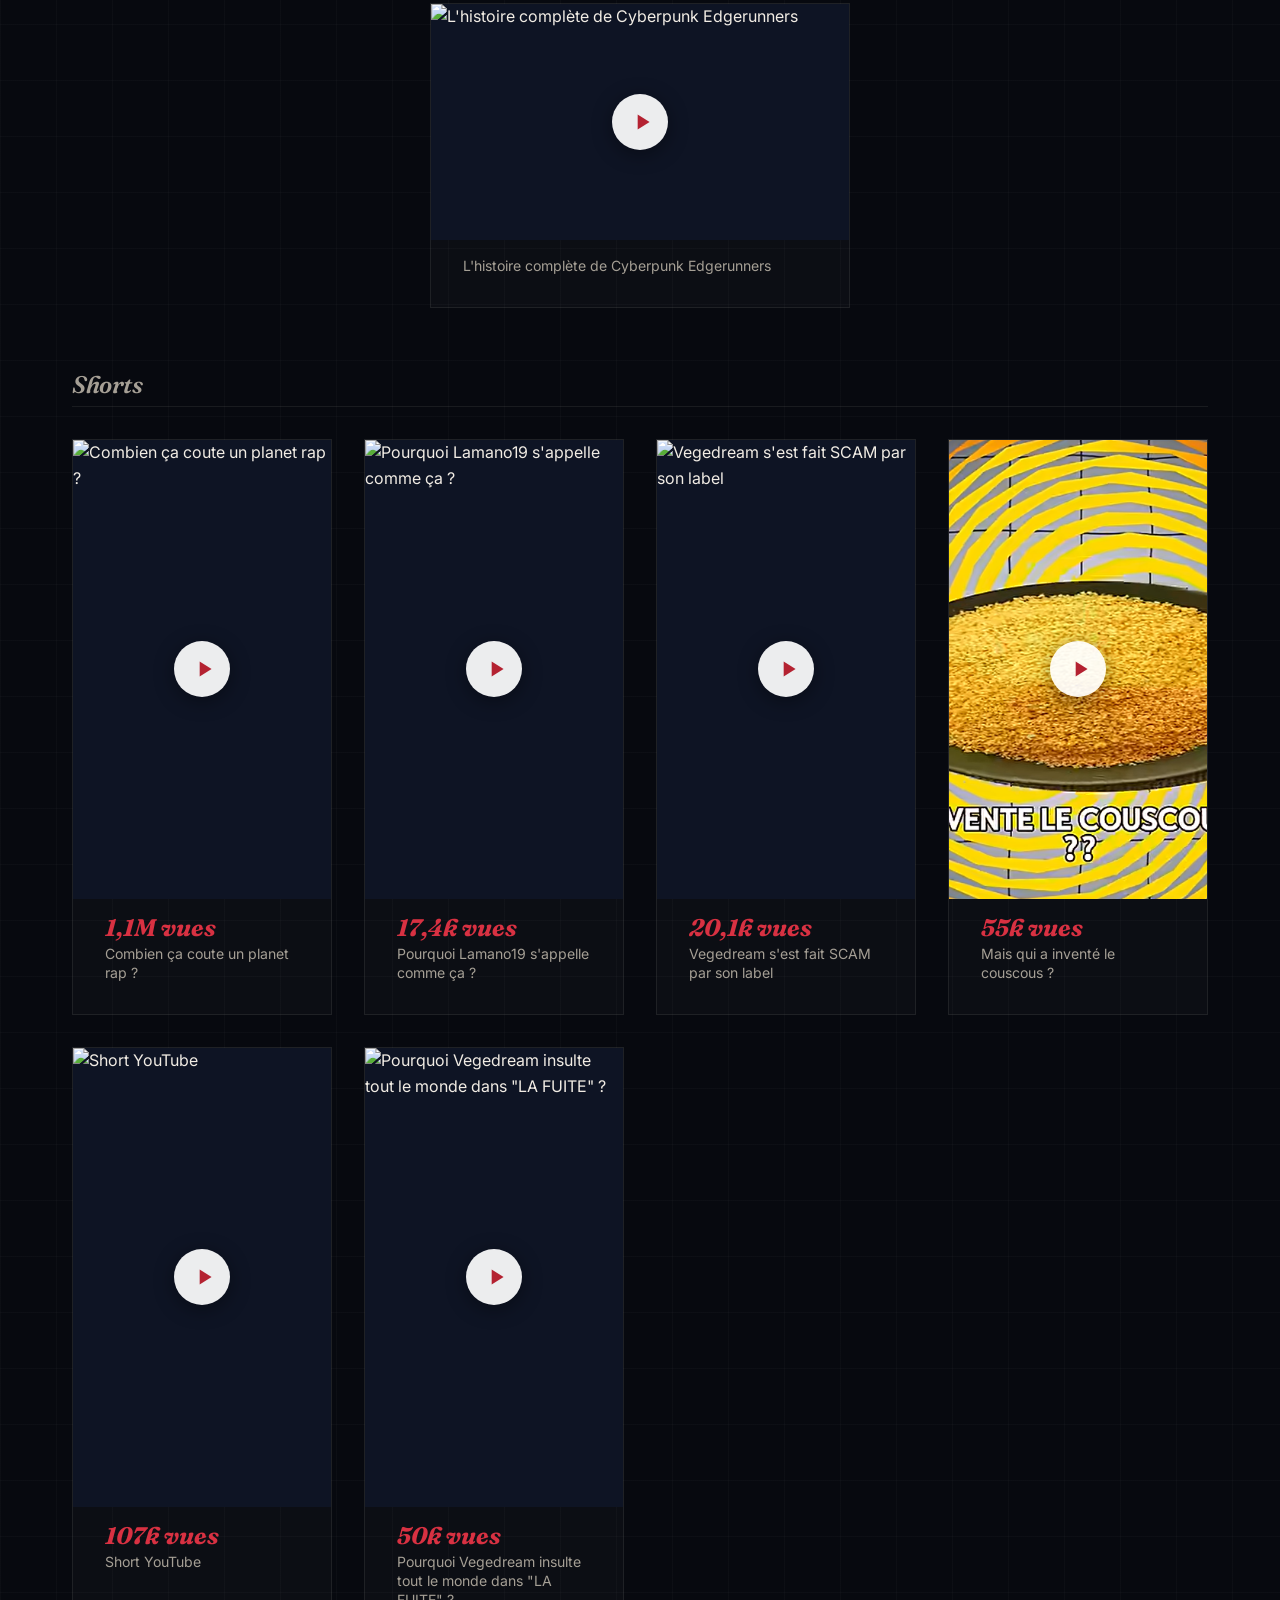
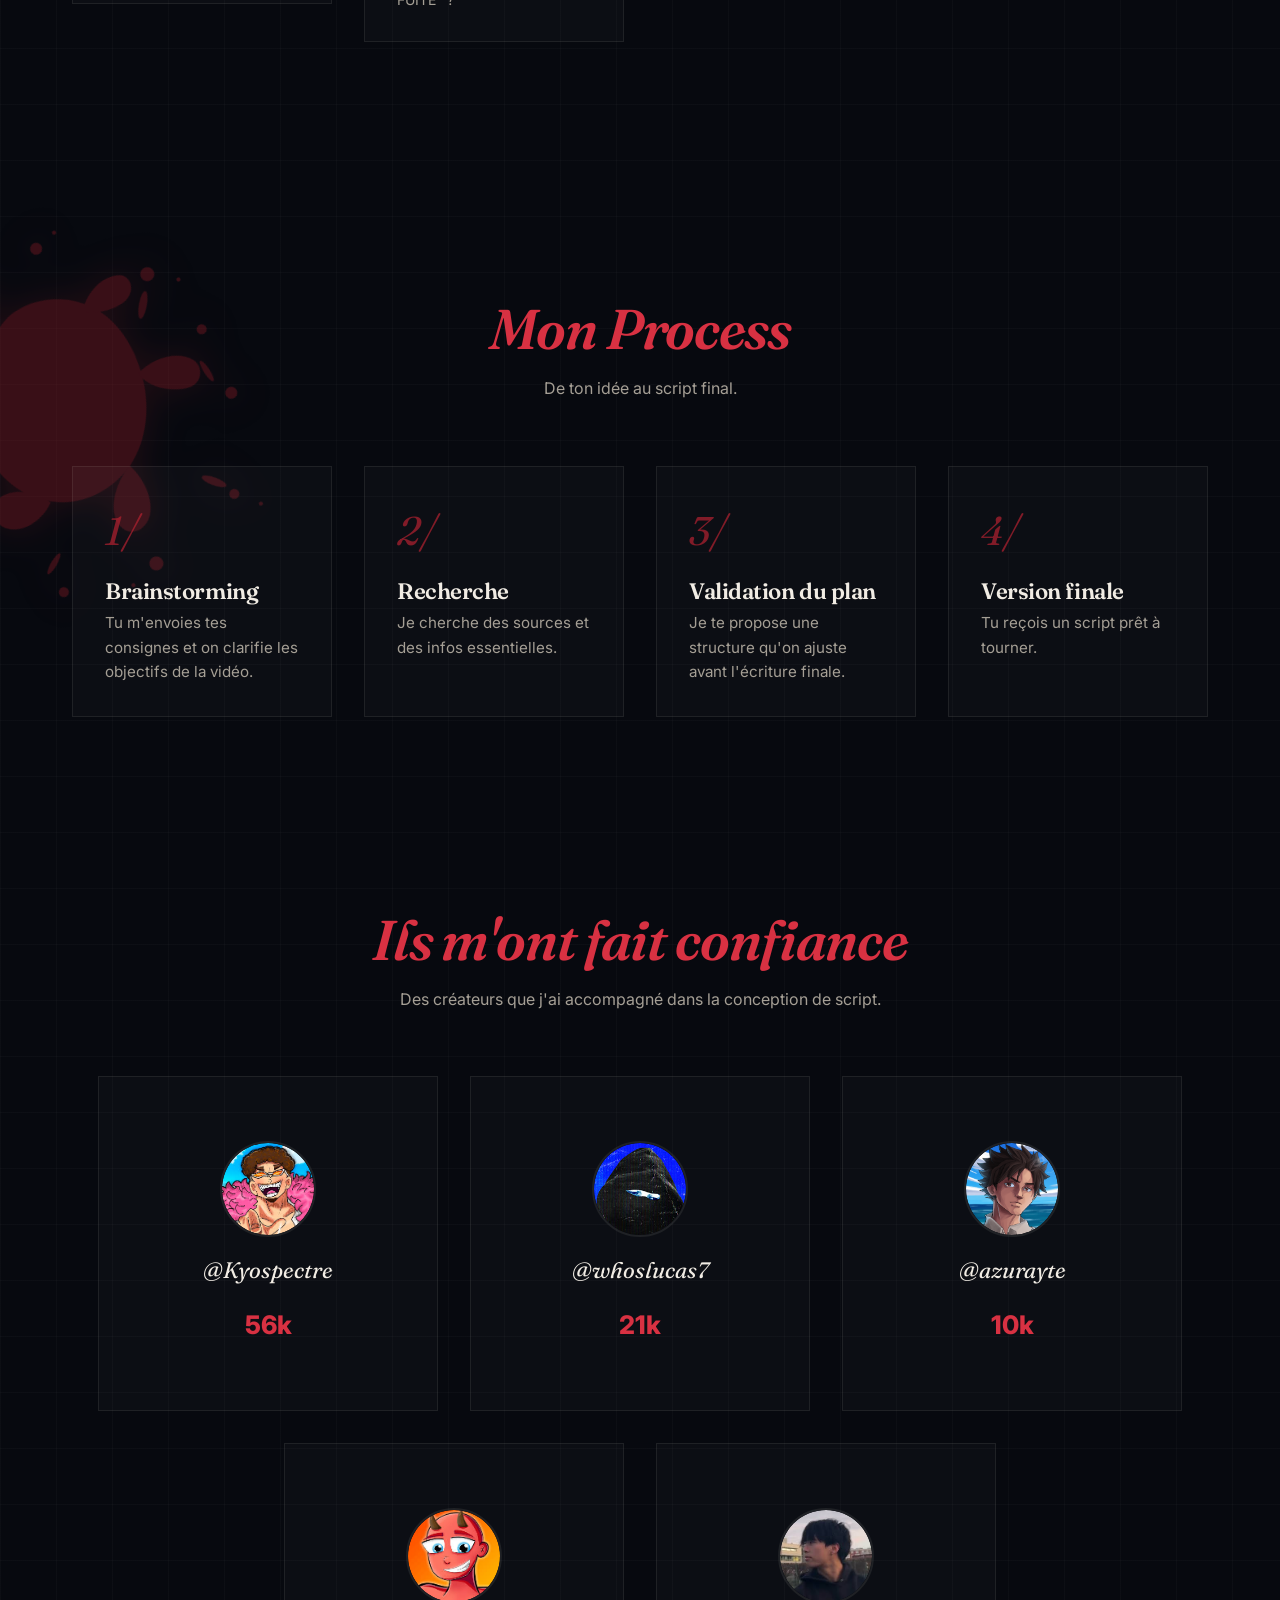
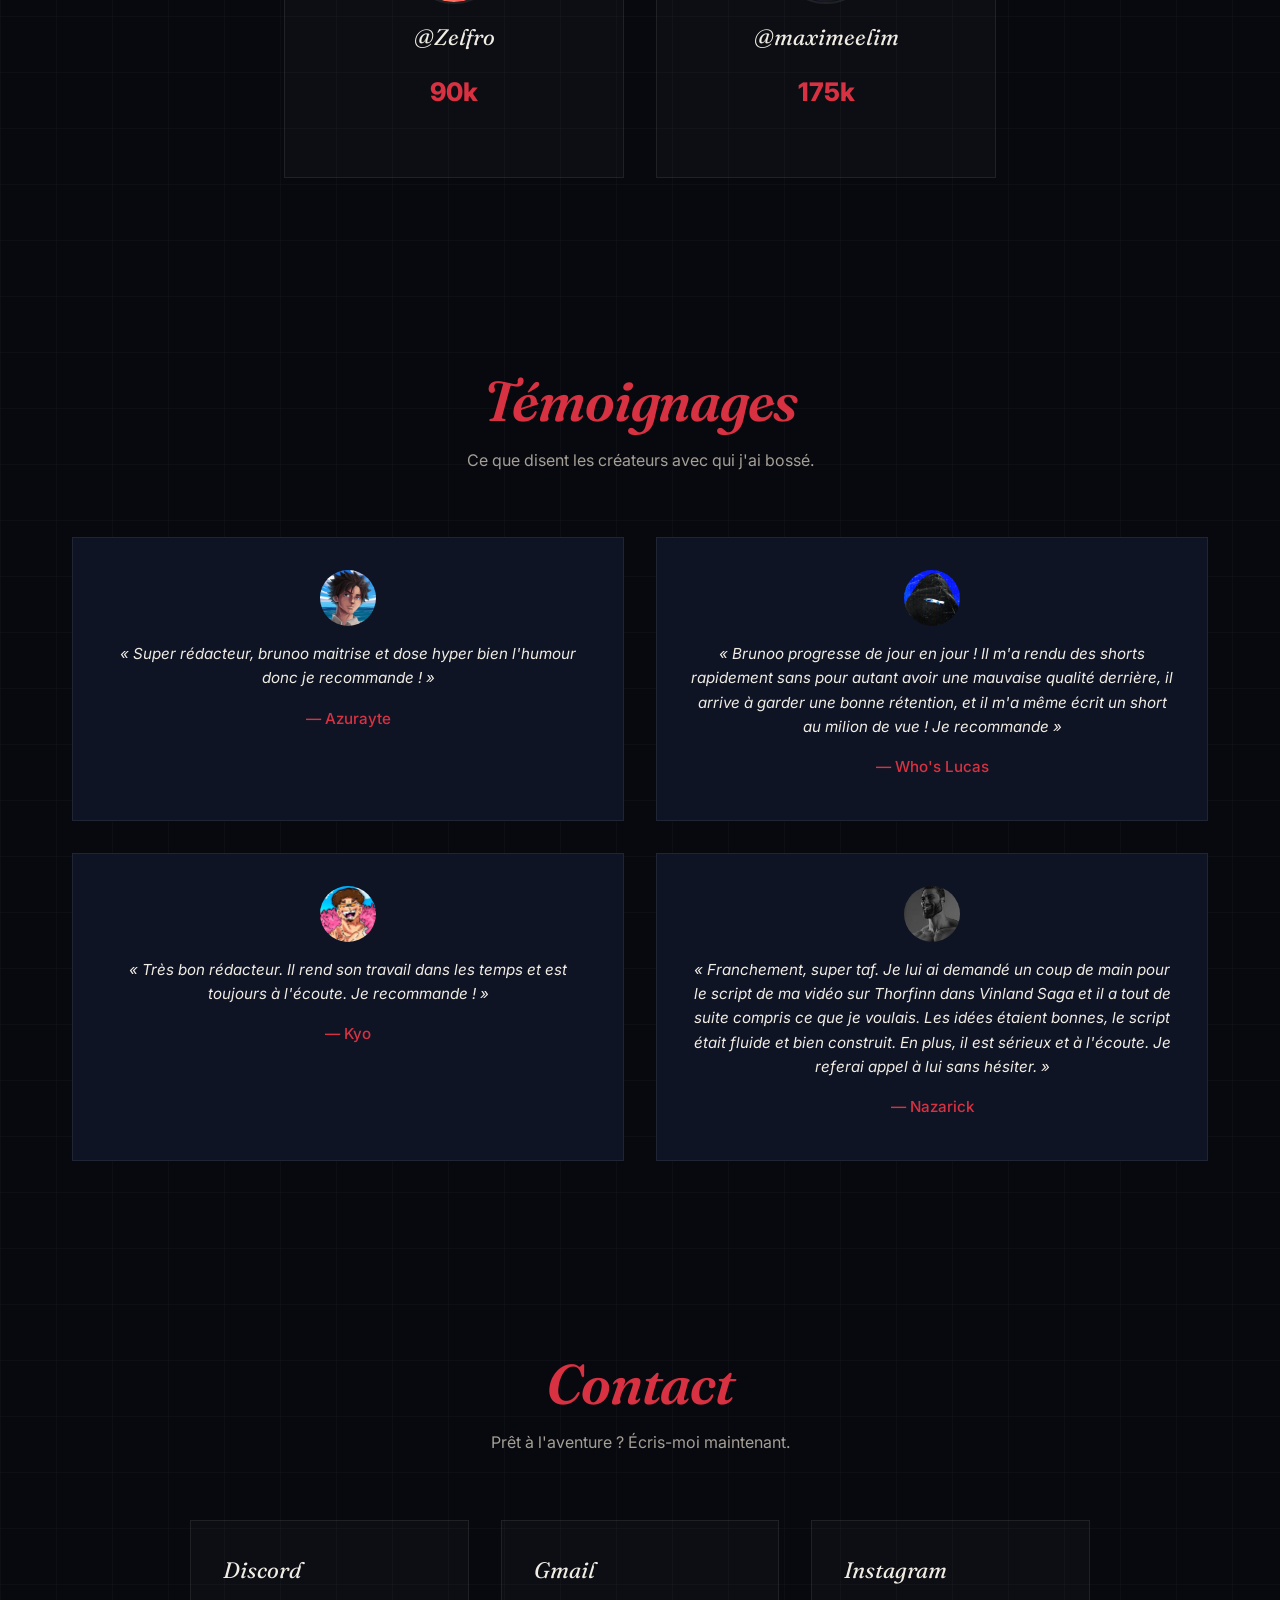
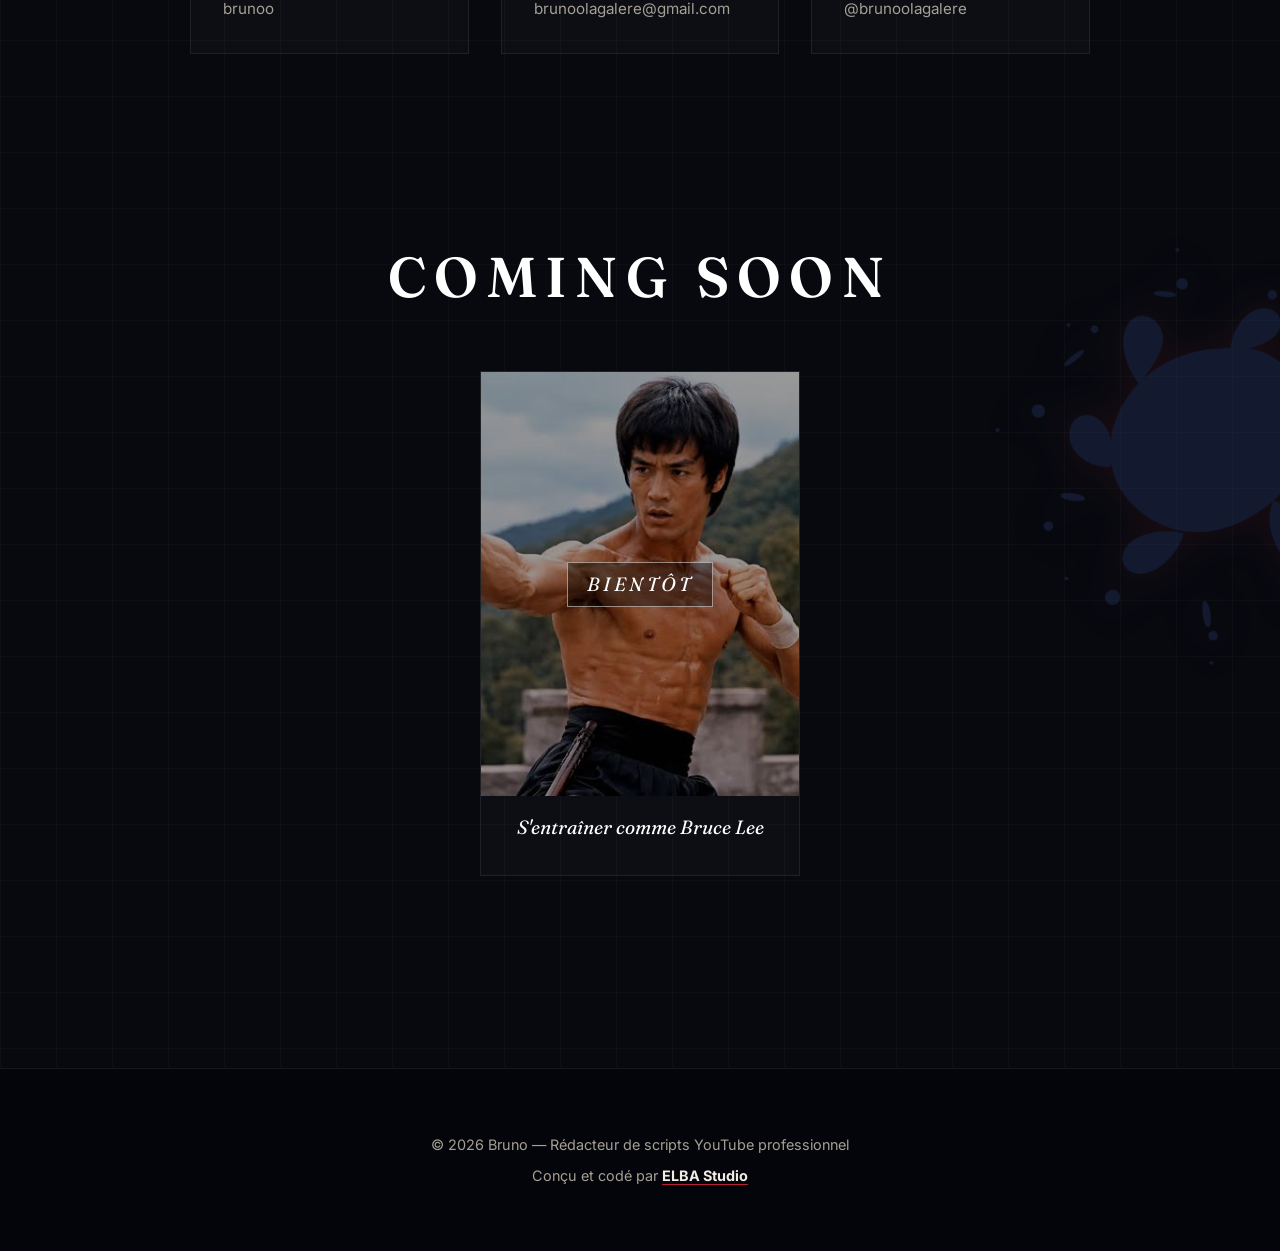
==== commit 33a25b7d: "Update script pricing and add Coming Soon section Updated pricing details for video scripts and adde" ====
--- a/index.html
+++ b/index.html
@@ -112,7 +112,7 @@
                 Le rédacteur qui saura répondre à vos attentes.
             </p>
             <p class="hero-description" data-i18n="hero.desc">
-                Salut c'est Brunoo ! Je suis un rédacteur de script spécialisé dans les formats longs et courts (Short/Reels). J'ai pu écrire dans de nombreuses niches, allant du storytelling au Storytime, en passant par la muscu et l'actu rap. Mes tarifs sont de 12€ le short et 45 centimes le mot pour une vidéo longue, mais évidemment c'est ajustable.
+                Salut c'est Brunoo ! Je suis un rédacteur de script spécialisé dans les formats longs et courts (Short/Reels). J'ai pu écrire dans de nombreuses niches, allant du storytelling au Storytime, en passant par la muscu et l'actu rap. Mes tarifs sont de 12€ le short et 0,05 centimes le mot pour une vidéo longue, mais évidemment c'est ajustable.
             </p>
             <div class="hero-actions">
                 <a href="#contact" class="btn btn--primary" data-i18n="hero.cta.primary">Discuter d'un projet</a>
@@ -156,6 +156,18 @@
                             <a class="work-title-link" href="https://youtu.be/B6M1nXHVYpo" target="_blank" rel="noopener">COMMENT J'AI SURVÉCU À UNE AGRESSION ?!</a>
                         </div>
                     </article>
+                    <article class="work-card">
+                        <div class="work-thumb-yt" data-youtube-id="130g8taRIWU">
+                            <img src="https://img.youtube.com/vi/130g8taRIWU/maxresdefault.jpg"
+                                 alt="L'histoire complète de Cyberpunk Edgerunners" loading="lazy">
+                            <button class="play-btn" aria-label="Lancer la vidéo">
+                                <svg viewBox="0 0 24 24" fill="currentColor" aria-hidden="true"><path d="M8 5v14l11-7z"/></svg>
+                            </button>
+                        </div>
+                        <div class="work-meta">
+                            <a class="work-title-link" href="https://www.youtube.com/watch?v=130g8taRIWU" target="_blank" rel="noopener">L'histoire complète de Cyberpunk Edgerunners</a>
+                        </div>
+                    </article>
                 </div>
             </div>
 
@@ -191,6 +203,26 @@
                         <div class="work-meta">
                             <span class="work-views">20,1k vues</span>
                             <span class="work-title-link">Vegedream s'est fait SCAM par son label</span>
+                        </div>
+                    </a>
+                    <a class="work-card" href="https://www.tiktok.com/@brunoolagalere/video/7670161705468513569" target="_blank" rel="noopener">
+                        <div class="work-thumb-yt">
+                            <img src="thumb_couscous.png" alt="Mais qui a inventé le couscous ?" loading="lazy">
+                            <div class="play-btn" aria-hidden="true"><svg viewBox="0 0 24 24" fill="currentColor" aria-hidden="true"><path d="M8 5v14l11-7z"/></svg></div>
+                        </div>
+                        <div class="work-meta">
+                            <span class="work-views">55k vues</span>
+                            <span class="work-title-link">Mais qui a inventé le couscous ?</span>
+                        </div>
+                    </a>
+                    <a class="work-card" href="https://www.youtube.com/shorts/cRS2R9qvXfA" target="_blank" rel="noopener">
+                        <div class="work-thumb-yt">
+                            <img src="https://img.youtube.com/vi/cRS2R9qvXfA/maxresdefault.jpg" alt="Short YouTube" loading="lazy">
+                            <div class="play-btn" aria-hidden="true"><svg viewBox="0 0 24 24" fill="currentColor" aria-hidden="true"><path d="M8 5v14l11-7z"/></svg></div>
+                        </div>
+                        <div class="work-meta">
+                            <span class="work-views">107k vues</span>
+                            <span class="work-title-link">Short YouTube</span>
                         </div>
                     </a>
                     <a class="work-card" href="https://www.youtube.com/shorts/1hJWLbbUdv0" target="_blank" rel="noopener">
@@ -260,6 +292,16 @@
                     <div class="client-avatar"><img src="PP_azurayte.webp" alt="azurayte"></div>
                     <span class="client-name">@azurayte</span>
                     <span class="client-sub">10k</span>
+                </a>
+                <a class="client-card" href="https://www.youtube.com/channel/UCh-Ap94zSYU5IlQfhsP5vJw" target="_blank" rel="noopener">
+                    <div class="client-avatar"><img src="pp-Zelfro.jpe" alt="Zelfro"></div>
+                    <span class="client-name">@Zelfro</span>
+                    <span class="client-sub">90k</span>
+                </a>
+                <a class="client-card" href="https://www.youtube.com/@maximeelim" target="_blank" rel="noopener">
+                    <div class="client-avatar"><img src="PP-Maxime_lim.jpe" alt="Maxime Lim"></div>
+                    <span class="client-name">@maximeelim</span>
+                    <span class="client-sub">175k</span>
                 </a>
             </div>
         </div>
@@ -327,6 +369,30 @@
         </div>
     </section>
 
+    <!-- ============================================================
+         SECTION COMING SOON
+         ============================================================ -->
+    <section id="coming-soon" class="coming-soon" data-section="coming-soon">
+        <div class="container">
+            <header class="section-header">
+                <h2 class="section-title coming-soon-title">Coming Soon</h2>
+            </header>
+            <div class="coming-soon-grid">
+                <div class="coming-soon-card">
+                    <div class="coming-soon-img-wrap">
+                        <img src="Bruce_lee.jpe" alt="S'entraîner comme Bruce Lee" loading="lazy">
+                        <div class="coming-soon-overlay">
+                            <span class="coming-soon-badge">Bientôt</span>
+                        </div>
+                    </div>
+                    <div class="coming-soon-meta">
+                        <span class="coming-soon-label">S'entraîner comme Bruce Lee</span>
+                    </div>
+                </div>
+            </div>
+        </div>
+    </section>
+
     <footer class="site-footer" data-section="footer">
         <div class="container footer-inner">
             <p class="footer-copy" data-i18n="footer.copy">© 2026 Bruno — Rédacteur de scripts YouTube professionnel</p>
--- a/styles.css
+++ b/styles.css
@@ -162,7 +162,102 @@
 .client-avatar img { width: 100%; height: 100%; object-fit: cover; border-radius: 50%; display: block; }
 .client-name { font-family: var(--font-display); font-style: italic; font-size: 1.4rem; color: var(--color-text); text-align: center; display: block; }
 .client-sub { font-weight: 800; font-size: 1.6rem; color: var(--color-accent-soft); text-align: center; display: block; }
-@media (max-width: 700px) { .clients-grid { grid-template-columns: 1fr; } }
+/* 5 clients : flex wrap, 3 par ligne puis 2 centrés */
+.clients-grid {
+    display: flex;
+    flex-wrap: wrap;
+    gap: var(--space-md);
+    justify-content: center;
+}
+.client-card {
+    flex: 0 0 calc(33.333% - var(--space-md) * 2 / 3);
+    max-width: 340px;
+}
+@media (max-width: 900px) {
+    .client-card { flex: 0 0 calc(50% - var(--space-md) / 2); }
+}
+@media (max-width: 560px) {
+    .client-card { flex: 0 0 100%; max-width: none; }
+}
+
+/* ================================================================
+   SECTION : COMING SOON
+   ================================================================ */
+.coming-soon { padding: var(--space-xl) 0; }
+
+.coming-soon-title {
+    color: #ffffff !important;
+    font-style: normal;
+    letter-spacing: 0.15em;
+    text-transform: uppercase;
+}
+
+.coming-soon-grid {
+    display: flex;
+    justify-content: center;
+}
+
+.coming-soon-card {
+    background: var(--color-card);
+    border: 1px solid var(--color-border);
+    overflow: hidden;
+    width: 320px;
+    transition: transform var(--t-med), border-color var(--t-med);
+}
+.coming-soon-card:hover {
+    transform: translateY(-6px);
+    border-color: rgba(255,255,255,0.3);
+}
+
+.coming-soon-img-wrap {
+    position: relative;
+    aspect-ratio: 3 / 4;
+    overflow: hidden;
+}
+.coming-soon-img-wrap img {
+    width: 100%;
+    height: 100%;
+    object-fit: cover;
+    display: block;
+    filter: brightness(0.6);
+    transition: filter var(--t-med), transform var(--t-med);
+}
+.coming-soon-card:hover .coming-soon-img-wrap img {
+    filter: brightness(0.75);
+    transform: scale(1.04);
+}
+
+.coming-soon-overlay {
+    position: absolute;
+    inset: 0;
+    display: flex;
+    align-items: center;
+    justify-content: center;
+}
+
+.coming-soon-badge {
+    font-family: var(--font-display);
+    font-style: italic;
+    font-size: 1.2rem;
+    color: #ffffff;
+    border: 1px solid rgba(255,255,255,0.5);
+    padding: 0.4rem 1.2rem;
+    background: rgba(0,0,0,0.4);
+    letter-spacing: 0.18em;
+    text-transform: uppercase;
+}
+
+.coming-soon-meta {
+    padding: var(--space-sm) var(--space-md) var(--space-md);
+    text-align: center;
+}
+.coming-soon-label {
+    font-family: var(--font-display);
+    font-style: italic;
+    font-size: 1.2rem;
+    color: #ffffff;
+    display: block;
+}
 
 .testimonials { padding: var(--space-xl) 0; }
 .testimonials-grid { display: grid; grid-template-columns: repeat(2, 1fr); gap: var(--space-md); }
